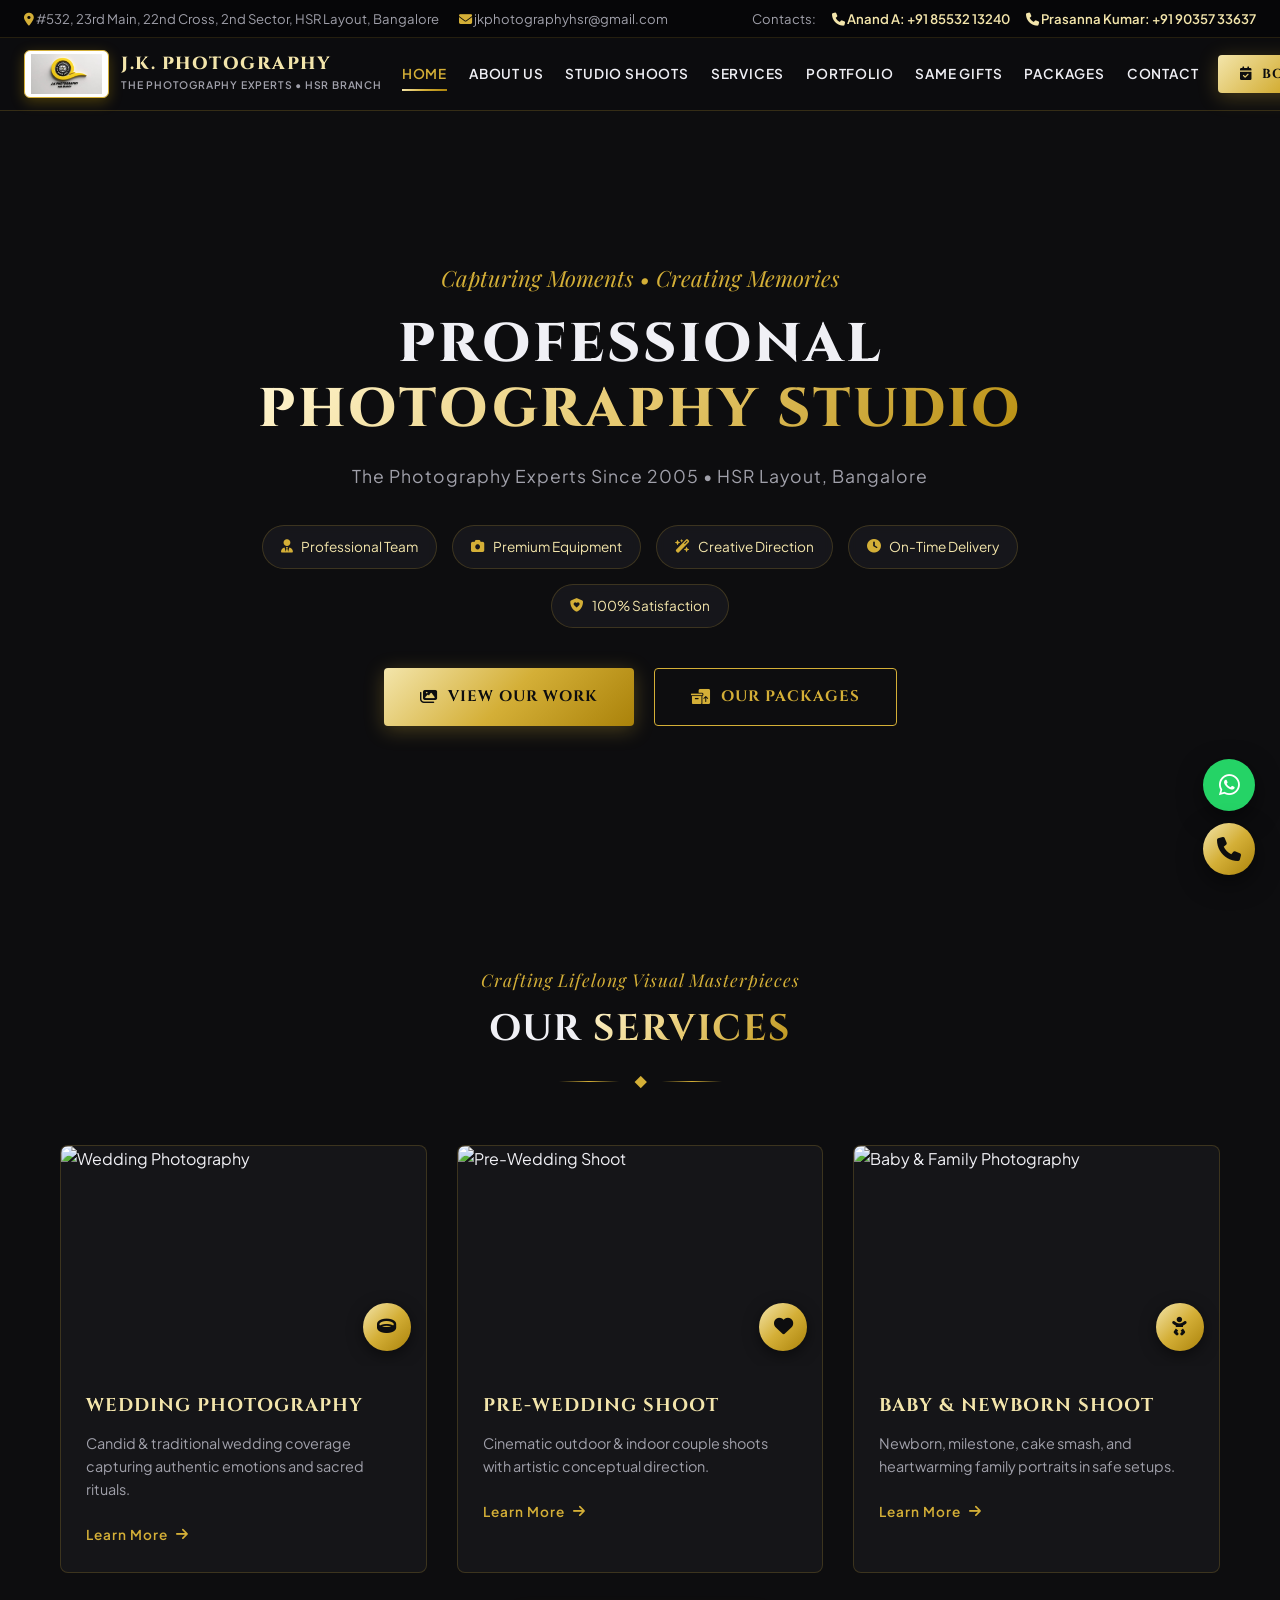
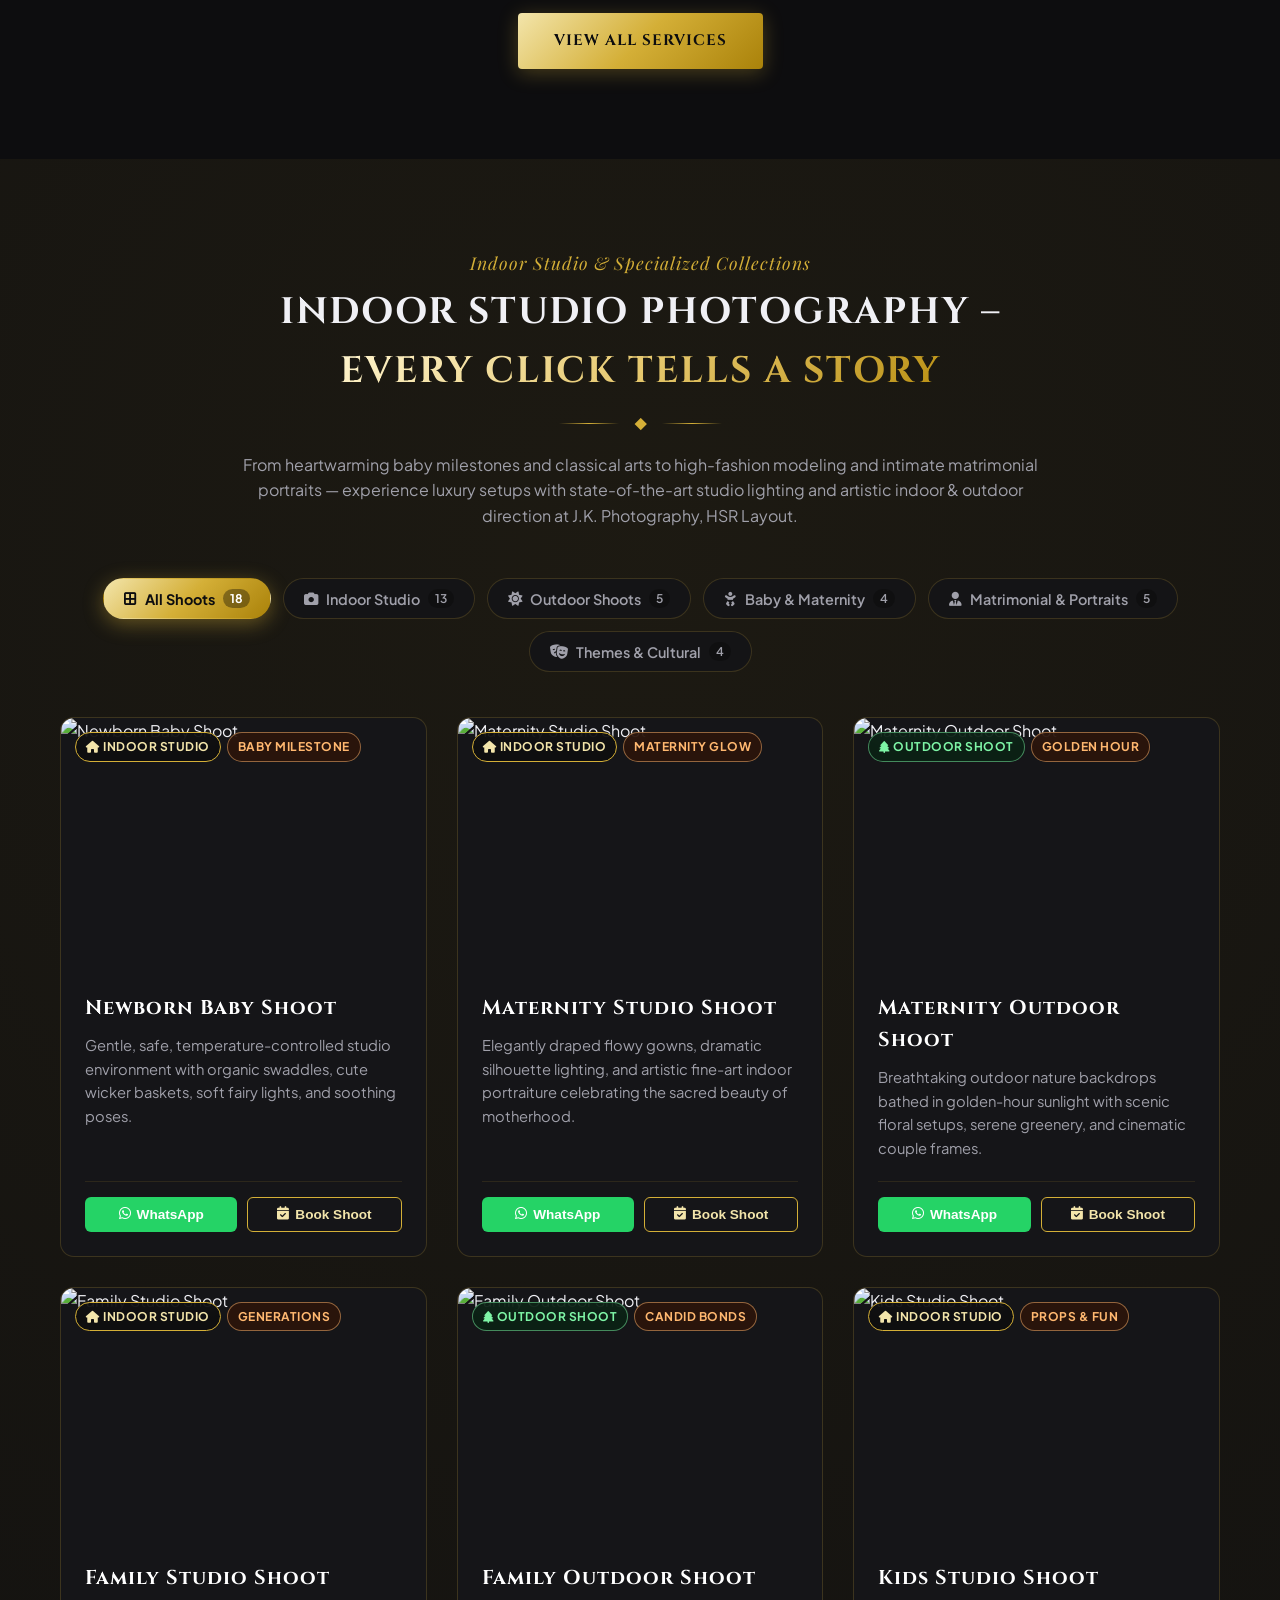
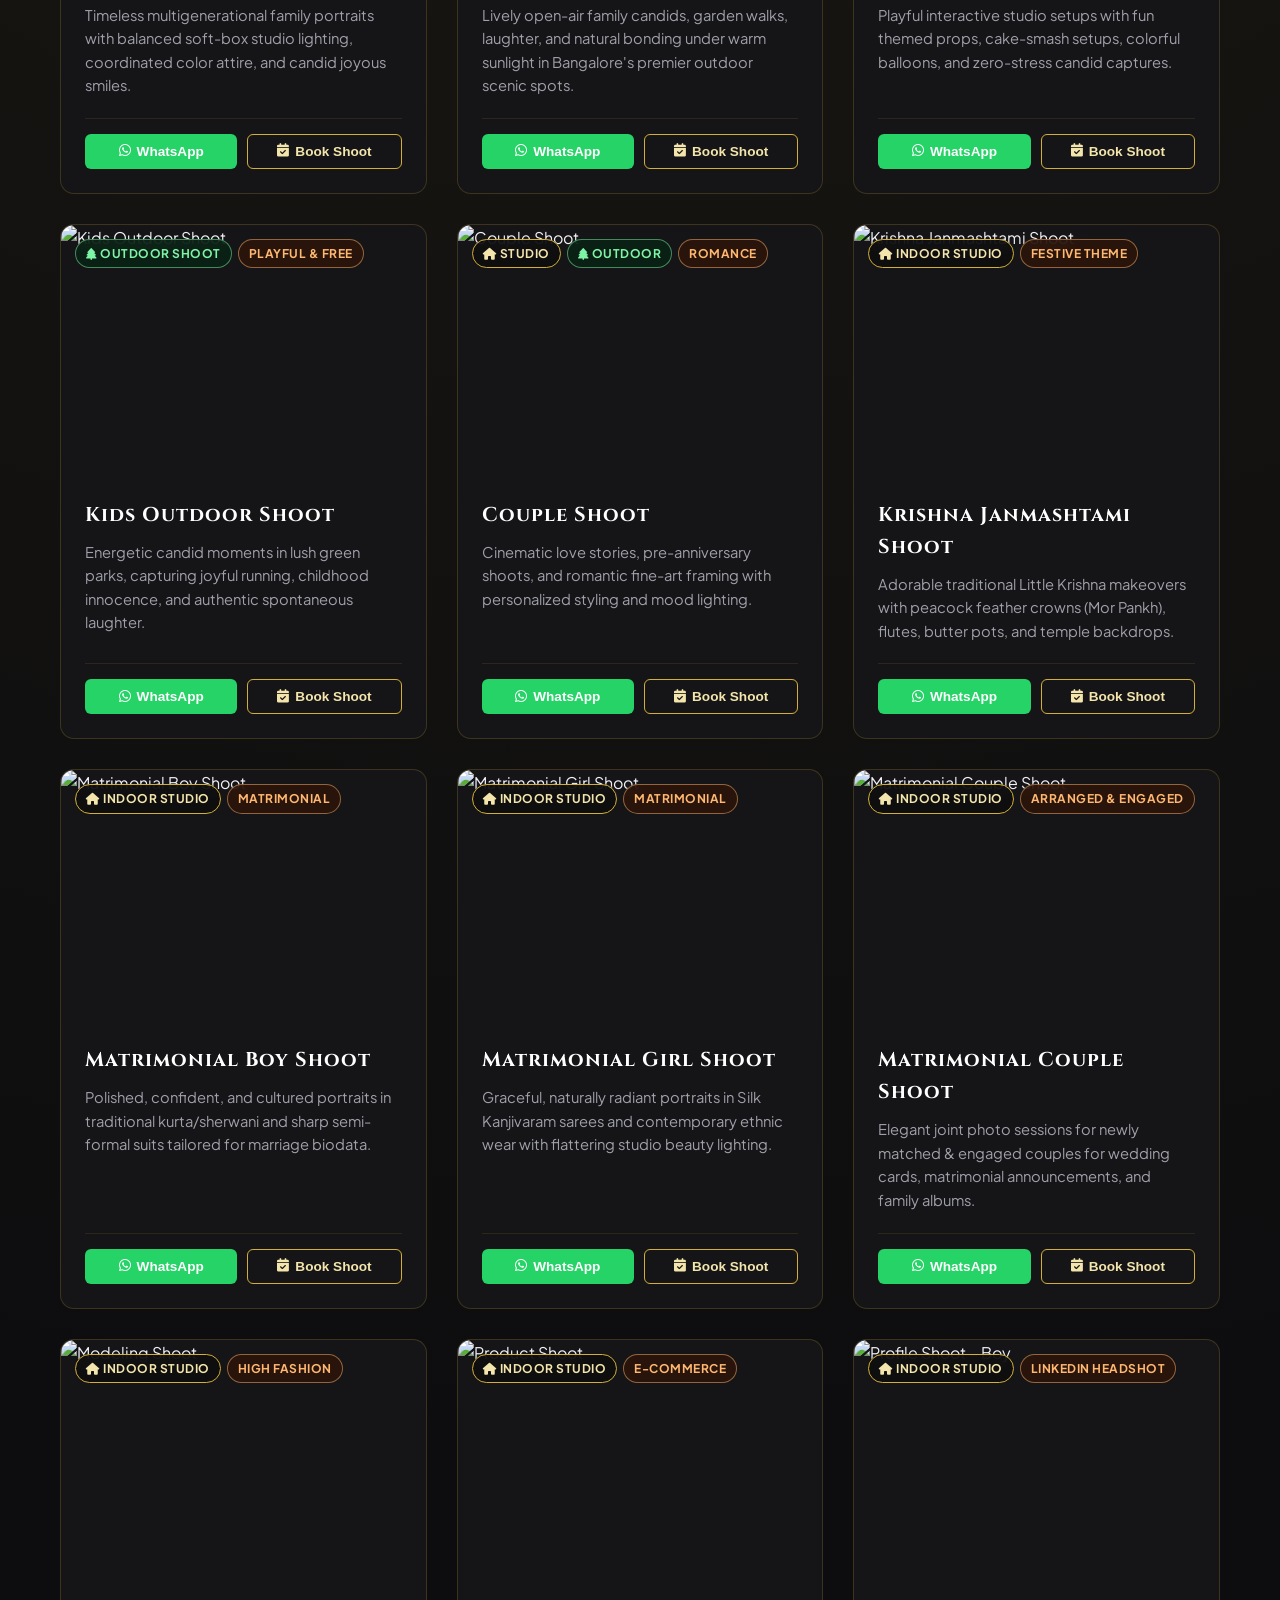
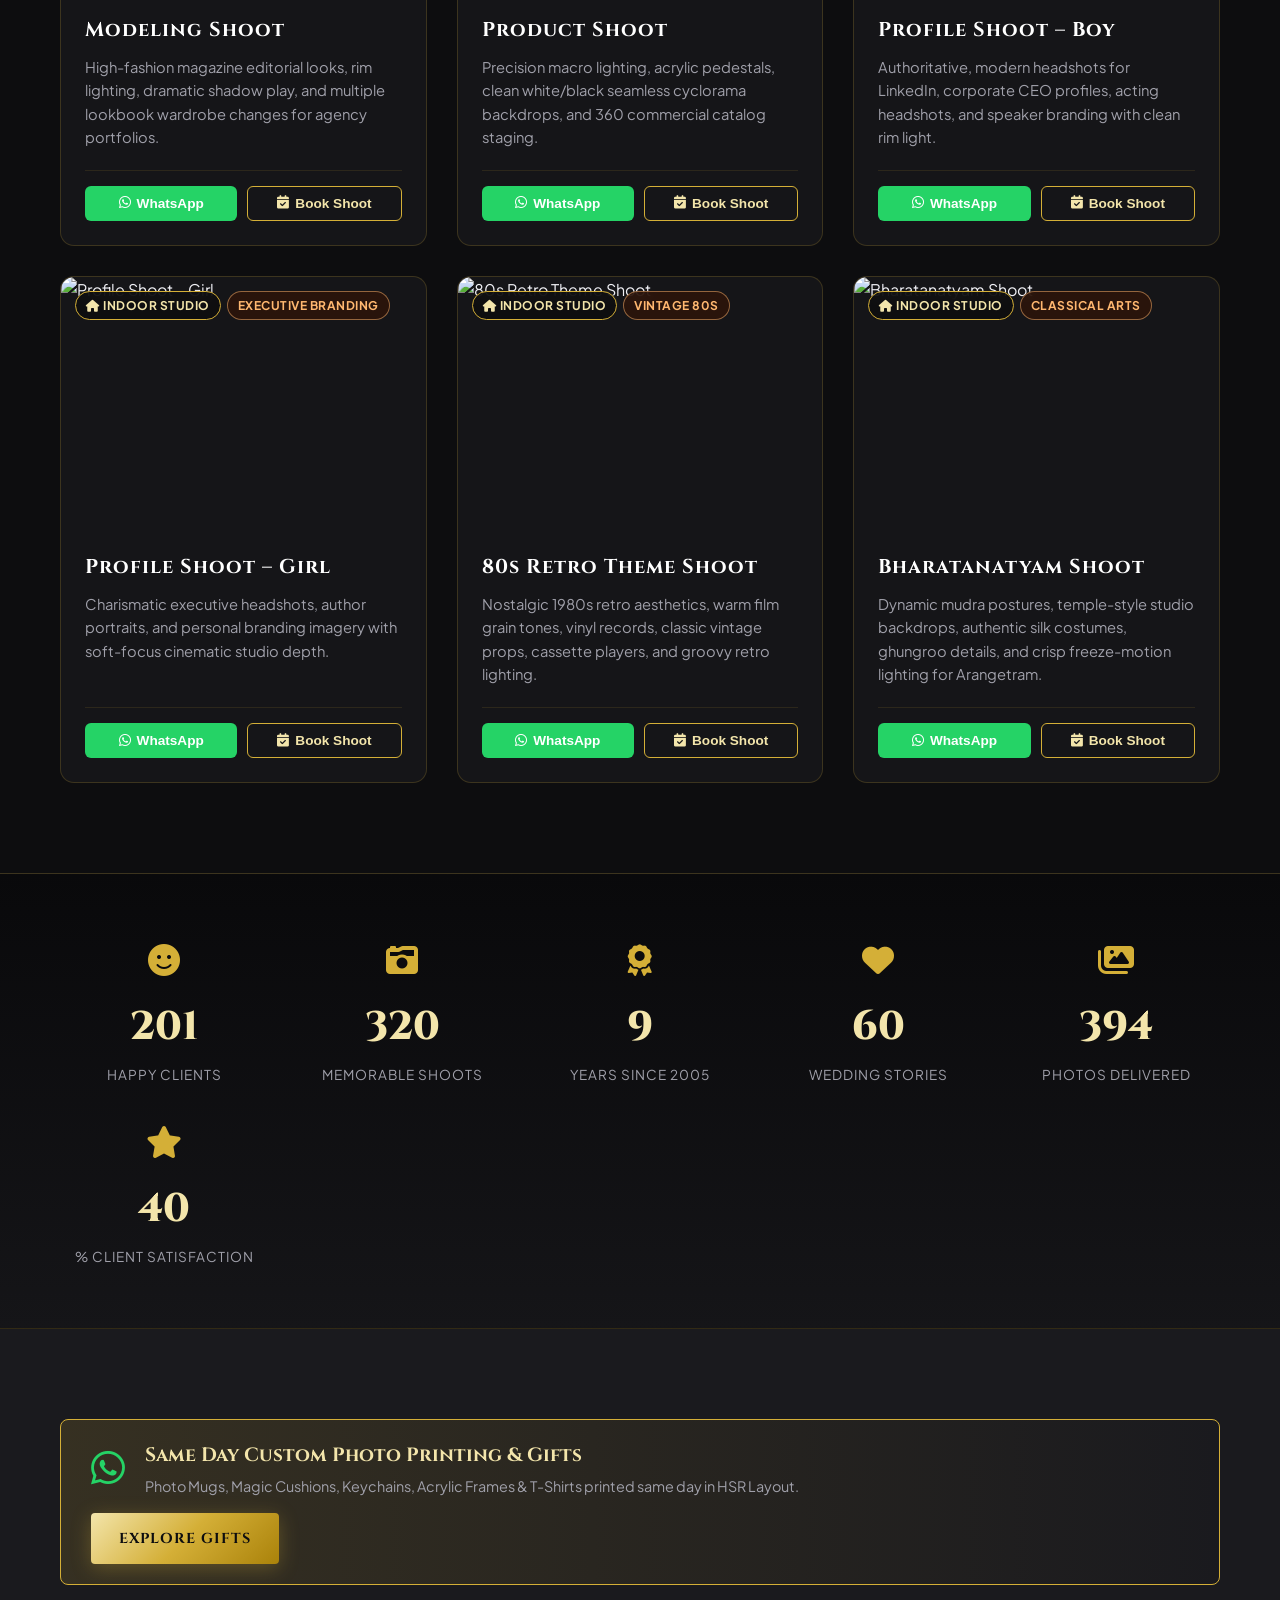
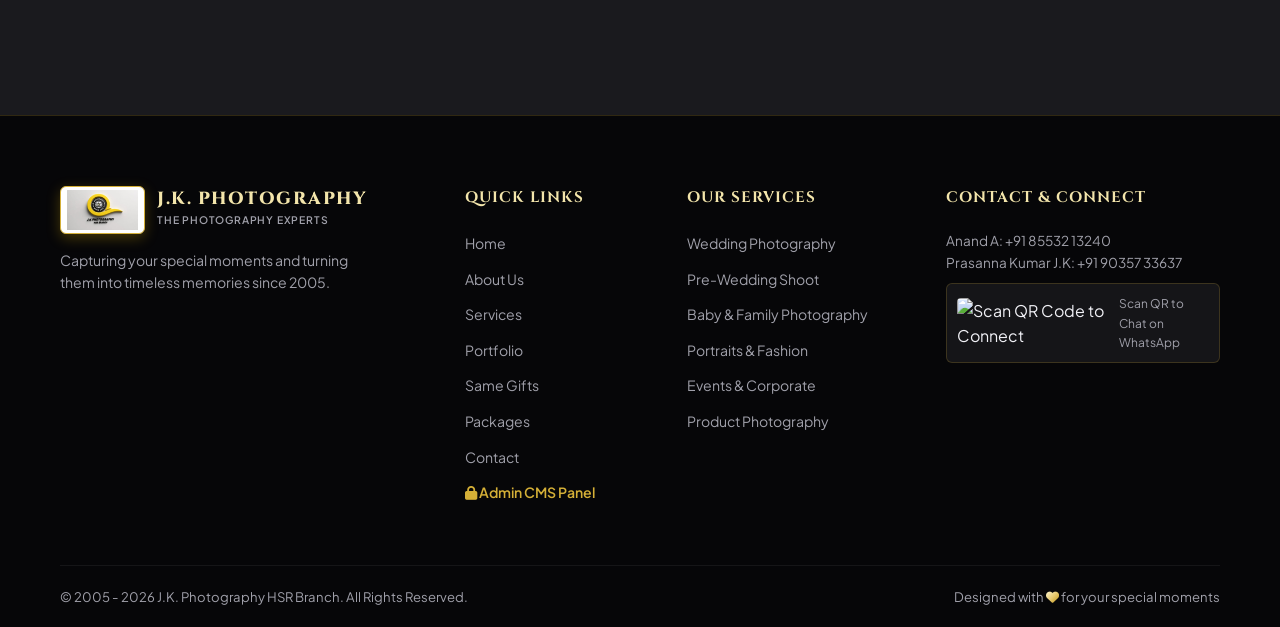
==== index.html @ c56b50dd "Add files via upload" ====
<!DOCTYPE html>
<html lang="en">
<head>
    <meta charset="UTF-8">
    <meta name="viewport" content="width=device-width, initial-scale=1.0">
    <title>J.K. Photography | The Photography Experts - HSR Layout, Bangalore</title>
    <meta name="description" content="J.K. Photography - The Photography Experts since 2005. Professional Wedding, Pre-Wedding, Baby, Portrait, Event & Product Photography in HSR Layout, Bangalore.">
    
    <!-- Google Fonts -->
    <link rel="preconnect" href="https://fonts.googleapis.com">
    <link rel="preconnect" href="https://fonts.gstatic.com" crossorigin>
    <link href="https://fonts.googleapis.com/css2?family=Cinzel:wght@500;600;700;800;900&family=Plus+Jakarta+Sans:wght@300;400;500;600;700&family=Playfair+Display:ital,wght@0,600;0,700;1,400&display=swap" rel="stylesheet">
    
    <!-- FontAwesome Icons -->
    <link rel="stylesheet" href="https://cdnjs.cloudflare.com/ajax/libs/font-awesome/6.4.0/css/all.min.css">
    
    <link rel="stylesheet" href="styles.css">
</head>
<body>

    <!-- Top Announcement & Quick Contact Bar -->
    <div class="top-bar">
        <div class="top-container">
            <div class="top-info">
                <span><i class="fa-solid fa-location-dot"></i> #532, 23rd Main, 22nd Cross, 2nd Sector, HSR Layout, Bangalore</span>
                <a href="mailto:jkphotographyhsr@gmail.com"><i class="fa-solid fa-envelope"></i> jkphotographyhsr@gmail.com</a>
            </div>
            <div class="top-actions">
                <span class="social-label">Contacts:</span>
                <a href="tel:8553213240" class="top-phone"><i class="fa-solid fa-phone"></i> Anand A: +91 85532 13240</a>
                <a href="tel:9035733637" class="top-phone"><i class="fa-solid fa-phone"></i> Prasanna Kumar: +91 90357 33637</a>
            </div>
        </div>
    </div>

    <!-- Main Navigation Bar -->
    <header class="main-header" id="navbar">
        <div class="nav-container">
            <a href="index.html" class="logo-box">
                <img src="images/logo.png" alt="J.K. Photography Official Logo" class="logo-img">
                <div class="logo-text">
                    <span class="brand-title">J.K. PHOTOGRAPHY</span>
                    <span class="brand-sub">THE PHOTOGRAPHY EXPERTS &bull; HSR BRANCH</span>
                </div>
            </a>

            <nav class="nav-links" id="navMenu">
                <a href="index.html" class="active">Home</a>
                <a href="about.html">About Us</a>
                <a href="#studio-shoots">Studio Shoots</a>
                <a href="services.html">Services</a>
                <a href="portfolio.html">Portfolio</a>
                <a href="gifts.html">Same Gifts</a>
                <a href="packages.html">Packages</a>
                <a href="contact.html">Contact</a>
            </nav>

            <div class="header-cta">
                <button class="btn btn-gold" id="openBookingBtn">
                    <i class="fa-solid fa-calendar-check"></i> BOOK NOW
                </button>
                <button class="mobile-toggle" id="mobileMenuBtn" aria-label="Toggle Navigation">
                    <i class="fa-solid fa-bars"></i>
                </button>
            </div>
        </div>
    </header>

    <!-- Hero Section -->
    <section class="hero">
        <div class="hero-overlay"></div>
        <div class="hero-content">
            <span class="tagline">Capturing Moments &bull; Creating Memories</span>
            <h1 class="hero-title">
                PROFESSIONAL <br>
                <span class="gold-gradient-text">PHOTOGRAPHY STUDIO</span>
            </h1>
            <p class="hero-subtitle">The Photography Experts Since 2005 &bull; HSR Layout, Bangalore</p>
            
            <!-- Key Badges -->
            <div class="hero-badges">
                <div class="badge-item"><i class="fa-solid fa-user-tie"></i> Professional Team</div>
                <div class="badge-item"><i class="fa-solid fa-camera"></i> Premium Equipment</div>
                <div class="badge-item"><i class="fa-solid fa-wand-magic-sparkles"></i> Creative Direction</div>
                <div class="badge-item"><i class="fa-solid fa-clock"></i> On-Time Delivery</div>
                <div class="badge-item"><i class="fa-solid fa-shield-heart"></i> 100% Satisfaction</div>
            </div>

            <div class="hero-buttons">
                <a href="portfolio.html" class="btn btn-gold btn-large">
                    <i class="fa-solid fa-images"></i> VIEW OUR WORK
                </a>
                <a href="packages.html" class="btn btn-outline btn-large">
                    <i class="fa-solid fa-boxes-packing"></i> OUR PACKAGES
                </a>
            </div>
        </div>
    </section>

    <!-- Featured Services Preview Section -->
    <section class="section services-section">
        <div class="container">
            <div class="section-header">
                <span class="section-subtitle">Crafting Lifelong Visual Masterpieces</span>
                <h2 class="section-title">OUR <span class="gold-gradient-text">SERVICES</span></h2>
                <div class="gold-divider"><span>&#9670;</span></div>
            </div>

            <div class="services-grid">
                <div class="service-card">
                    <div class="service-img">
                        <img src="https://images.unsplash.com/photo-1583939003579-730e3918a45a?auto=format&fit=crop&w=600&q=80" alt="Wedding Photography">
                        <div class="service-icon"><i class="fa-solid fa-ring"></i></div>
                    </div>
                    <div class="service-body">
                        <h3>WEDDING PHOTOGRAPHY</h3>
                        <p>Candid & traditional wedding coverage capturing authentic emotions and sacred rituals.</p>
                        <a href="services.html" class="service-link">Learn More <i class="fa-solid fa-arrow-right"></i></a>
                    </div>
                </div>

                <div class="service-card">
                    <div class="service-img">
                        <img src="https://images.unsplash.com/photo-1519741497674-611481863552?auto=format&fit=crop&w=600&q=80" alt="Pre-Wedding Shoot">
                        <div class="service-icon"><i class="fa-solid fa-heart"></i></div>
                    </div>
                    <div class="service-body">
                        <h3>PRE-WEDDING SHOOT</h3>
                        <p>Cinematic outdoor & indoor couple shoots with artistic conceptual direction.</p>
                        <a href="services.html" class="service-link">Learn More <i class="fa-solid fa-arrow-right"></i></a>
                    </div>
                </div>

                <div class="service-card">
                    <div class="service-img">
                        <img src="https://images.unsplash.com/photo-1555252333-9f8e92e65df9?auto=format&fit=crop&w=600&q=80" alt="Baby & Family Photography">
                        <div class="service-icon"><i class="fa-solid fa-baby"></i></div>
                    </div>
                    <div class="service-body">
                        <h3>BABY & NEWBORN SHOOT</h3>
                        <p>Newborn, milestone, cake smash, and heartwarming family portraits in safe setups.</p>
                        <a href="services.html" class="service-link">Learn More <i class="fa-solid fa-arrow-right"></i></a>
                    </div>
                </div>
            </div>

            <div class="text-center margin-top-40">
                <a href="services.html" class="btn btn-gold btn-large">VIEW ALL SERVICES</a>
            </div>
        </div>
    </section>

    <!-- ==========================================================================
         INDOOR STUDIO PHOTOGRAPHY & SPECIALIZED SHOOTS SHOWCASE SECTION
         ========================================================================== -->
    <section class="section shoots-section" id="studio-shoots">
        <div class="container">
            <div class="section-header text-center">
                <span class="section-subtitle">Indoor Studio &amp; Specialized Collections</span>
                <h2 class="section-title">
                    INDOOR STUDIO PHOTOGRAPHY &ndash; <br class="mobile-break">
                    <span class="gold-gradient-text">EVERY CLICK TELLS A STORY</span>
                </h2>
                <div class="gold-divider"><span>&#9670;</span></div>
                <p class="section-desc" style="max-width: 800px; margin: 15px auto 0; color: var(--text-muted);">
                    From heartwarming baby milestones and classical arts to high-fashion modeling and intimate matrimonial portraits &mdash; experience luxury setups with state-of-the-art studio lighting and artistic indoor &amp; outdoor direction at J.K. Photography, HSR Layout.
                </p>
            </div>

            <!-- Shoot Filter Tabs (Indoor vs Outdoor vs Themes) -->
            <div class="shoots-filter-wrap">
                <button class="shoot-filter-btn active" data-shoot-filter="all">
                    <i class="fa-solid fa-border-all"></i> All Shoots <span class="count-badge">18</span>
                </button>
                <button class="shoot-filter-btn" data-shoot-filter="indoor">
                    <i class="fa-solid fa-camera"></i> Indoor Studio <span class="count-badge">13</span>
                </button>
                <button class="shoot-filter-btn" data-shoot-filter="outdoor">
                    <i class="fa-solid fa-sun"></i> Outdoor Shoots <span class="count-badge">5</span>
                </button>
                <button class="shoot-filter-btn" data-shoot-filter="maternity-baby">
                    <i class="fa-solid fa-baby"></i> Baby &amp; Maternity <span class="count-badge">4</span>
                </button>
                <button class="shoot-filter-btn" data-shoot-filter="matrimonial-profile">
                    <i class="fa-solid fa-user-tie"></i> Matrimonial &amp; Portraits <span class="count-badge">5</span>
                </button>
                <button class="shoot-filter-btn" data-shoot-filter="themes-cultural">
                    <i class="fa-solid fa-masks-theater"></i> Themes &amp; Cultural <span class="count-badge">4</span>
                </button>
            </div>

            <!-- 18 Individual Shoot Category Cards -->
            <div class="shoots-grid" id="shootsGrid">
                
                <!-- 1. Newborn Baby Shoot -->
                <div class="shoot-card indoor maternity-baby">
                    <div class="shoot-img-wrap">
                        <img src="https://images.unsplash.com/photo-1555252333-9f8e92e65df9?auto=format&fit=crop&w=700&q=80" alt="Newborn Baby Shoot" loading="lazy">
                        <div class="shoot-badge-group">
                            <span class="shoot-badge badge-indoor"><i class="fa-solid fa-house"></i> Indoor Studio</span>
                            <span class="shoot-badge badge-theme">Baby Milestone</span>
                        </div>
                    </div>
                    <div class="shoot-body">
                        <h3 class="shoot-title">Newborn Baby Shoot</h3>
                        <p class="shoot-desc">Gentle, safe, temperature-controlled studio environment with organic swaddles, cute wicker baskets, soft fairy lights, and soothing poses.</p>
                        <div class="shoot-actions">
                            <button class="btn-whatsapp-sm" onclick="enquireShootWhatsApp('Newborn Baby Shoot')">
                                <i class="fa-brands fa-whatsapp"></i> WhatsApp
                            </button>
                            <button class="btn-book-sm" onclick="openShootBooking('Newborn Baby Shoot')">
                                <i class="fa-solid fa-calendar-check"></i> Book Shoot
                            </button>
                        </div>
                    </div>
                </div>

                <!-- 2. Maternity Studio Shoot -->
                <div class="shoot-card indoor maternity-baby">
                    <div class="shoot-img-wrap">
                        <img src="https://images.unsplash.com/photo-1594824813686-224a0d9e7d95?auto=format&fit=crop&w=700&q=80" alt="Maternity Studio Shoot" loading="lazy">
                        <div class="shoot-badge-group">
                            <span class="shoot-badge badge-indoor"><i class="fa-solid fa-house"></i> Indoor Studio</span>
                            <span class="shoot-badge badge-theme">Maternity Glow</span>
                        </div>
                    </div>
                    <div class="shoot-body">
                        <h3 class="shoot-title">Maternity Studio Shoot</h3>
                        <p class="shoot-desc">Elegantly draped flowy gowns, dramatic silhouette lighting, and artistic fine-art indoor portraiture celebrating the sacred beauty of motherhood.</p>
                        <div class="shoot-actions">
                            <button class="btn-whatsapp-sm" onclick="enquireShootWhatsApp('Maternity Studio Shoot')">
                                <i class="fa-brands fa-whatsapp"></i> WhatsApp
                            </button>
                            <button class="btn-book-sm" onclick="openShootBooking('Maternity Studio Shoot')">
                                <i class="fa-solid fa-calendar-check"></i> Book Shoot
                            </button>
                        </div>
                    </div>
                </div>

                <!-- 3. Maternity Outdoor Shoot -->
                <div class="shoot-card outdoor maternity-baby">
                    <div class="shoot-img-wrap">
                        <img src="https://images.unsplash.com/photo-1516589178581-6cd7833ae3b2?auto=format&fit=crop&w=700&q=80" alt="Maternity Outdoor Shoot" loading="lazy">
                        <div class="shoot-badge-group">
                            <span class="shoot-badge badge-outdoor"><i class="fa-solid fa-tree"></i> Outdoor Shoot</span>
                            <span class="shoot-badge badge-theme">Golden Hour</span>
                        </div>
                    </div>
                    <div class="shoot-body">
                        <h3 class="shoot-title">Maternity Outdoor Shoot</h3>
                        <p class="shoot-desc">Breathtaking outdoor nature backdrops bathed in golden-hour sunlight with scenic floral setups, serene greenery, and cinematic couple frames.</p>
                        <div class="shoot-actions">
                            <button class="btn-whatsapp-sm" onclick="enquireShootWhatsApp('Maternity Outdoor Shoot')">
                                <i class="fa-brands fa-whatsapp"></i> WhatsApp
                            </button>
                            <button class="btn-book-sm" onclick="openShootBooking('Maternity Outdoor Shoot')">
                                <i class="fa-solid fa-calendar-check"></i> Book Shoot
                            </button>
                        </div>
                    </div>
                </div>

                <!-- 4. Family Studio Shoot -->
                <div class="shoot-card indoor">
                    <div class="shoot-img-wrap">
                        <img src="https://images.unsplash.com/photo-1581952976147-5a2d15560349?auto=format&fit=crop&w=700&q=80" alt="Family Studio Shoot" loading="lazy">
                        <div class="shoot-badge-group">
                            <span class="shoot-badge badge-indoor"><i class="fa-solid fa-house"></i> Indoor Studio</span>
                            <span class="shoot-badge badge-theme">Generations</span>
                        </div>
                    </div>
                    <div class="shoot-body">
                        <h3 class="shoot-title">Family Studio Shoot</h3>
                        <p class="shoot-desc">Timeless multigenerational family portraits with balanced soft-box studio lighting, coordinated color attire, and candid joyous smiles.</p>
                        <div class="shoot-actions">
                            <button class="btn-whatsapp-sm" onclick="enquireShootWhatsApp('Family Studio Shoot')">
                                <i class="fa-brands fa-whatsapp"></i> WhatsApp
                            </button>
                            <button class="btn-book-sm" onclick="openShootBooking('Family Studio Shoot')">
                                <i class="fa-solid fa-calendar-check"></i> Book Shoot
                            </button>
                        </div>
                    </div>
                </div>

                <!-- 5. Family Outdoor Shoot -->
                <div class="shoot-card outdoor">
                    <div class="shoot-img-wrap">
                        <img src="https://images.unsplash.com/photo-1511895426328-dc8714191300?auto=format&fit=crop&w=700&q=80" alt="Family Outdoor Shoot" loading="lazy">
                        <div class="shoot-badge-group">
                            <span class="shoot-badge badge-outdoor"><i class="fa-solid fa-tree"></i> Outdoor Shoot</span>
                            <span class="shoot-badge badge-theme">Candid Bonds</span>
                        </div>
                    </div>
                    <div class="shoot-body">
                        <h3 class="shoot-title">Family Outdoor Shoot</h3>
                        <p class="shoot-desc">Lively open-air family candids, garden walks, laughter, and natural bonding under warm sunlight in Bangalore's premier outdoor scenic spots.</p>
                        <div class="shoot-actions">
                            <button class="btn-whatsapp-sm" onclick="enquireShootWhatsApp('Family Outdoor Shoot')">
                                <i class="fa-brands fa-whatsapp"></i> WhatsApp
                            </button>
                            <button class="btn-book-sm" onclick="openShootBooking('Family Outdoor Shoot')">
                                <i class="fa-solid fa-calendar-check"></i> Book Shoot
                            </button>
                        </div>
                    </div>
                </div>

                <!-- 6. Kids Studio Shoot -->
                <div class="shoot-card indoor">
                    <div class="shoot-img-wrap">
                        <img src="https://images.unsplash.com/photo-1502086223501-7ea6ecd79368?auto=format&fit=crop&w=700&q=80" alt="Kids Studio Shoot" loading="lazy">
                        <div class="shoot-badge-group">
                            <span class="shoot-badge badge-indoor"><i class="fa-solid fa-house"></i> Indoor Studio</span>
                            <span class="shoot-badge badge-theme">Props &amp; Fun</span>
                        </div>
                    </div>
                    <div class="shoot-body">
                        <h3 class="shoot-title">Kids Studio Shoot</h3>
                        <p class="shoot-desc">Playful interactive studio setups with fun themed props, cake-smash setups, colorful balloons, and zero-stress candid captures.</p>
                        <div class="shoot-actions">
                            <button class="btn-whatsapp-sm" onclick="enquireShootWhatsApp('Kids Studio Shoot')">
                                <i class="fa-brands fa-whatsapp"></i> WhatsApp
                            </button>
                            <button class="btn-book-sm" onclick="openShootBooking('Kids Studio Shoot')">
                                <i class="fa-solid fa-calendar-check"></i> Book Shoot
                            </button>
                        </div>
                    </div>
                </div>

                <!-- 7. Kids Outdoor Shoot -->
                <div class="shoot-card outdoor">
                    <div class="shoot-img-wrap">
                        <img src="https://images.unsplash.com/photo-1485546246426-74dc88dec4d9?auto=format&fit=crop&w=700&q=80" alt="Kids Outdoor Shoot" loading="lazy">
                        <div class="shoot-badge-group">
                            <span class="shoot-badge badge-outdoor"><i class="fa-solid fa-tree"></i> Outdoor Shoot</span>
                            <span class="shoot-badge badge-theme">Playful &amp; Free</span>
                        </div>
                    </div>
                    <div class="shoot-body">
                        <h3 class="shoot-title">Kids Outdoor Shoot</h3>
                        <p class="shoot-desc">Energetic candid moments in lush green parks, capturing joyful running, childhood innocence, and authentic spontaneous laughter.</p>
                        <div class="shoot-actions">
                            <button class="btn-whatsapp-sm" onclick="enquireShootWhatsApp('Kids Outdoor Shoot')">
                                <i class="fa-brands fa-whatsapp"></i> WhatsApp
                            </button>
                            <button class="btn-book-sm" onclick="openShootBooking('Kids Outdoor Shoot')">
                                <i class="fa-solid fa-calendar-check"></i> Book Shoot
                            </button>
                        </div>
                    </div>
                </div>

                <!-- 8. Couple Shoot -->
                <div class="shoot-card indoor outdoor">
                    <div class="shoot-img-wrap">
                        <img src="https://images.unsplash.com/photo-1519741497674-611481863552?auto=format&fit=crop&w=700&q=80" alt="Couple Shoot" loading="lazy">
                        <div class="shoot-badge-group">
                            <span class="shoot-badge badge-indoor"><i class="fa-solid fa-house"></i> Studio</span>
                            <span class="shoot-badge badge-outdoor"><i class="fa-solid fa-tree"></i> Outdoor</span>
                            <span class="shoot-badge badge-theme">Romance</span>
                        </div>
                    </div>
                    <div class="shoot-body">
                        <h3 class="shoot-title">Couple Shoot</h3>
                        <p class="shoot-desc">Cinematic love stories, pre-anniversary shoots, and romantic fine-art framing with personalized styling and mood lighting.</p>
                        <div class="shoot-actions">
                            <button class="btn-whatsapp-sm" onclick="enquireShootWhatsApp('Couple Shoot')">
                                <i class="fa-brands fa-whatsapp"></i> WhatsApp
                            </button>
                            <button class="btn-book-sm" onclick="openShootBooking('Couple Shoot')">
                                <i class="fa-solid fa-calendar-check"></i> Book Shoot
                            </button>
                        </div>
                    </div>
                </div>

                <!-- 9. Krishna Janmashtami Shoot -->
                <div class="shoot-card indoor themes-cultural">
                    <div class="shoot-img-wrap">
                        <img src="https://images.unsplash.com/photo-1600880292203-757bb62b4baf?auto=format&fit=crop&w=700&q=80" alt="Krishna Janmashtami Shoot" loading="lazy">
                        <div class="shoot-badge-group">
                            <span class="shoot-badge badge-indoor"><i class="fa-solid fa-house"></i> Indoor Studio</span>
                            <span class="shoot-badge badge-theme">Festive Theme</span>
                        </div>
                    </div>
                    <div class="shoot-body">
                        <h3 class="shoot-title">Krishna Janmashtami Shoot</h3>
                        <p class="shoot-desc">Adorable traditional Little Krishna makeovers with peacock feather crowns (Mor Pankh), flutes, butter pots, and temple backdrops.</p>
                        <div class="shoot-actions">
                            <button class="btn-whatsapp-sm" onclick="enquireShootWhatsApp('Krishna Janmashtami Shoot')">
                                <i class="fa-brands fa-whatsapp"></i> WhatsApp
                            </button>
                            <button class="btn-book-sm" onclick="openShootBooking('Krishna Janmashtami Shoot')">
                                <i class="fa-solid fa-calendar-check"></i> Book Shoot
                            </button>
                        </div>
                    </div>
                </div>

                <!-- 10. Matrimonial Boy Shoot -->
                <div class="shoot-card indoor matrimonial-profile">
                    <div class="shoot-img-wrap">
                        <img src="https://images.unsplash.com/photo-1506794778202-cad84cf45f1d?auto=format&fit=crop&w=700&q=80" alt="Matrimonial Boy Shoot" loading="lazy">
                        <div class="shoot-badge-group">
                            <span class="shoot-badge badge-indoor"><i class="fa-solid fa-house"></i> Indoor Studio</span>
                            <span class="shoot-badge badge-theme">Matrimonial</span>
                        </div>
                    </div>
                    <div class="shoot-body">
                        <h3 class="shoot-title">Matrimonial Boy Shoot</h3>
                        <p class="shoot-desc">Polished, confident, and cultured portraits in traditional kurta/sherwani and sharp semi-formal suits tailored for marriage biodata.</p>
                        <div class="shoot-actions">
                            <button class="btn-whatsapp-sm" onclick="enquireShootWhatsApp('Matrimonial Boy Shoot')">
                                <i class="fa-brands fa-whatsapp"></i> WhatsApp
                            </button>
                            <button class="btn-book-sm" onclick="openShootBooking('Matrimonial Boy Shoot')">
                                <i class="fa-solid fa-calendar-check"></i> Book Shoot
                            </button>
                        </div>
                    </div>
                </div>

                <!-- 11. Matrimonial Girl Shoot -->
                <div class="shoot-card indoor matrimonial-profile">
                    <div class="shoot-img-wrap">
                        <img src="https://images.unsplash.com/photo-1610030469983-98e550d6193c?auto=format&fit=crop&w=700&q=80" alt="Matrimonial Girl Shoot" loading="lazy">
                        <div class="shoot-badge-group">
                            <span class="shoot-badge badge-indoor"><i class="fa-solid fa-house"></i> Indoor Studio</span>
                            <span class="shoot-badge badge-theme">Matrimonial</span>
                        </div>
                    </div>
                    <div class="shoot-body">
                        <h3 class="shoot-title">Matrimonial Girl Shoot</h3>
                        <p class="shoot-desc">Graceful, naturally radiant portraits in Silk Kanjivaram sarees and contemporary ethnic wear with flattering studio beauty lighting.</p>
                        <div class="shoot-actions">
                            <button class="btn-whatsapp-sm" onclick="enquireShootWhatsApp('Matrimonial Girl Shoot')">
                                <i class="fa-brands fa-whatsapp"></i> WhatsApp
                            </button>
                            <button class="btn-book-sm" onclick="openShootBooking('Matrimonial Girl Shoot')">
                                <i class="fa-solid fa-calendar-check"></i> Book Shoot
                            </button>
                        </div>
                    </div>
                </div>

                <!-- 12. Matrimonial Couple Shoot -->
                <div class="shoot-card indoor matrimonial-profile">
                    <div class="shoot-img-wrap">
                        <img src="https://images.unsplash.com/photo-1583939003579-730e3918a45a?auto=format&fit=crop&w=700&q=80" alt="Matrimonial Couple Shoot" loading="lazy">
                        <div class="shoot-badge-group">
                            <span class="shoot-badge badge-indoor"><i class="fa-solid fa-house"></i> Indoor Studio</span>
                            <span class="shoot-badge badge-theme">Arranged &amp; Engaged</span>
                        </div>
                    </div>
                    <div class="shoot-body">
                        <h3 class="shoot-title">Matrimonial Couple Shoot</h3>
                        <p class="shoot-desc">Elegant joint photo sessions for newly matched &amp; engaged couples for wedding cards, matrimonial announcements, and family albums.</p>
                        <div class="shoot-actions">
                            <button class="btn-whatsapp-sm" onclick="enquireShootWhatsApp('Matrimonial Couple Shoot')">
                                <i class="fa-brands fa-whatsapp"></i> WhatsApp
                            </button>
                            <button class="btn-book-sm" onclick="openShootBooking('Matrimonial Couple Shoot')">
                                <i class="fa-solid fa-calendar-check"></i> Book Shoot
                            </button>
                        </div>
                    </div>
                </div>

                <!-- 13. Modeling Shoot -->
                <div class="shoot-card indoor">
                    <div class="shoot-img-wrap">
                        <img src="https://images.unsplash.com/photo-1534528741775-53994a69daeb?auto=format&fit=crop&w=700&q=80" alt="Modeling Shoot" loading="lazy">
                        <div class="shoot-badge-group">
                            <span class="shoot-badge badge-indoor"><i class="fa-solid fa-house"></i> Indoor Studio</span>
                            <span class="shoot-badge badge-theme">High Fashion</span>
                        </div>
                    </div>
                    <div class="shoot-body">
                        <h3 class="shoot-title">Modeling Shoot</h3>
                        <p class="shoot-desc">High-fashion magazine editorial looks, rim lighting, dramatic shadow play, and multiple lookbook wardrobe changes for agency portfolios.</p>
                        <div class="shoot-actions">
                            <button class="btn-whatsapp-sm" onclick="enquireShootWhatsApp('Modeling Shoot')">
                                <i class="fa-brands fa-whatsapp"></i> WhatsApp
                            </button>
                            <button class="btn-book-sm" onclick="openShootBooking('Modeling Shoot')">
                                <i class="fa-solid fa-calendar-check"></i> Book Shoot
                            </button>
                        </div>
                    </div>
                </div>

                <!-- 14. Product Shoot -->
                <div class="shoot-card indoor">
                    <div class="shoot-img-wrap">
                        <img src="https://images.unsplash.com/photo-1523275335684-37898b6baf30?auto=format&fit=crop&w=700&q=80" alt="Product Shoot" loading="lazy">
                        <div class="shoot-badge-group">
                            <span class="shoot-badge badge-indoor"><i class="fa-solid fa-house"></i> Indoor Studio</span>
                            <span class="shoot-badge badge-theme">E-Commerce</span>
                        </div>
                    </div>
                    <div class="shoot-body">
                        <h3 class="shoot-title">Product Shoot</h3>
                        <p class="shoot-desc">Precision macro lighting, acrylic pedestals, clean white/black seamless cyclorama backdrops, and 360 commercial catalog staging.</p>
                        <div class="shoot-actions">
                            <button class="btn-whatsapp-sm" onclick="enquireShootWhatsApp('Product Shoot')">
                                <i class="fa-brands fa-whatsapp"></i> WhatsApp
                            </button>
                            <button class="btn-book-sm" onclick="openShootBooking('Product Shoot')">
                                <i class="fa-solid fa-calendar-check"></i> Book Shoot
                            </button>
                        </div>
                    </div>
                </div>

                <!-- 15. Profile Shoot – Boy -->
                <div class="shoot-card indoor matrimonial-profile">
                    <div class="shoot-img-wrap">
                        <img src="https://images.unsplash.com/photo-1507003211169-0a1dd7228f2d?auto=format&fit=crop&w=700&q=80" alt="Profile Shoot – Boy" loading="lazy">
                        <div class="shoot-badge-group">
                            <span class="shoot-badge badge-indoor"><i class="fa-solid fa-house"></i> Indoor Studio</span>
                            <span class="shoot-badge badge-theme">LinkedIn Headshot</span>
                        </div>
                    </div>
                    <div class="shoot-body">
                        <h3 class="shoot-title">Profile Shoot &ndash; Boy</h3>
                        <p class="shoot-desc">Authoritative, modern headshots for LinkedIn, corporate CEO profiles, acting headshots, and speaker branding with clean rim light.</p>
                        <div class="shoot-actions">
                            <button class="btn-whatsapp-sm" onclick="enquireShootWhatsApp('Profile Shoot - Boy')">
                                <i class="fa-brands fa-whatsapp"></i> WhatsApp
                            </button>
                            <button class="btn-book-sm" onclick="openShootBooking('Profile Shoot - Boy')">
                                <i class="fa-solid fa-calendar-check"></i> Book Shoot
                            </button>
                        </div>
                    </div>
                </div>

                <!-- 16. Profile Shoot – Girl -->
                <div class="shoot-card indoor matrimonial-profile">
                    <div class="shoot-img-wrap">
                        <img src="https://images.unsplash.com/photo-1573496359142-b8d87734a5a2?auto=format&fit=crop&w=700&q=80" alt="Profile Shoot – Girl" loading="lazy">
                        <div class="shoot-badge-group">
                            <span class="shoot-badge badge-indoor"><i class="fa-solid fa-house"></i> Indoor Studio</span>
                            <span class="shoot-badge badge-theme">Executive Branding</span>
                        </div>
                    </div>
                    <div class="shoot-body">
                        <h3 class="shoot-title">Profile Shoot &ndash; Girl</h3>
                        <p class="shoot-desc">Charismatic executive headshots, author portraits, and personal branding imagery with soft-focus cinematic studio depth.</p>
                        <div class="shoot-actions">
                            <button class="btn-whatsapp-sm" onclick="enquireShootWhatsApp('Profile Shoot - Girl')">
                                <i class="fa-brands fa-whatsapp"></i> WhatsApp
                            </button>
                            <button class="btn-book-sm" onclick="openShootBooking('Profile Shoot - Girl')">
                                <i class="fa-solid fa-calendar-check"></i> Book Shoot
                            </button>
                        </div>
                    </div>
                </div>

                <!-- 17. 80s Retro Theme Shoot -->
                <div class="shoot-card indoor themes-cultural">
                    <div class="shoot-img-wrap">
                        <img src="https://images.unsplash.com/photo-1508700115892-45ecd05ae2ad?auto=format&fit=crop&w=700&q=80" alt="80s Retro Theme Shoot" loading="lazy">
                        <div class="shoot-badge-group">
                            <span class="shoot-badge badge-indoor"><i class="fa-solid fa-house"></i> Indoor Studio</span>
                            <span class="shoot-badge badge-theme">Vintage 80s</span>
                        </div>
                    </div>
                    <div class="shoot-body">
                        <h3 class="shoot-title">80s Retro Theme Shoot</h3>
                        <p class="shoot-desc">Nostalgic 1980s retro aesthetics, warm film grain tones, vinyl records, classic vintage props, cassette players, and groovy retro lighting.</p>
                        <div class="shoot-actions">
                            <button class="btn-whatsapp-sm" onclick="enquireShootWhatsApp('80s Retro Theme Shoot')">
                                <i class="fa-brands fa-whatsapp"></i> WhatsApp
                            </button>
                            <button class="btn-book-sm" onclick="openShootBooking('80s Retro Theme Shoot')">
                                <i class="fa-solid fa-calendar-check"></i> Book Shoot
                            </button>
                        </div>
                    </div>
                </div>

                <!-- 18. Bharatanatyam Shoot -->
                <div class="shoot-card indoor themes-cultural">
                    <div class="shoot-img-wrap">
                        <img src="https://images.unsplash.com/photo-1607604276583-eef5d076aa5f?auto=format&fit=crop&w=700&q=80" alt="Bharatanatyam Shoot" loading="lazy">
                        <div class="shoot-badge-group">
                            <span class="shoot-badge badge-indoor"><i class="fa-solid fa-house"></i> Indoor Studio</span>
                            <span class="shoot-badge badge-theme">Classical Arts</span>
                        </div>
                    </div>
                    <div class="shoot-body">
                        <h3 class="shoot-title">Bharatanatyam Shoot</h3>
                        <p class="shoot-desc">Dynamic mudra postures, temple-style studio backdrops, authentic silk costumes, ghungroo details, and crisp freeze-motion lighting for Arangetram.</p>
                        <div class="shoot-actions">
                            <button class="btn-whatsapp-sm" onclick="enquireShootWhatsApp('Bharatanatyam Shoot')">
                                <i class="fa-brands fa-whatsapp"></i> WhatsApp
                            </button>
                            <button class="btn-book-sm" onclick="openShootBooking('Bharatanatyam Shoot')">
                                <i class="fa-solid fa-calendar-check"></i> Book Shoot
                            </button>
                        </div>
                    </div>
                </div>

            </div>
        </div>
    </section>

    <!-- Animated Statistics Counter Section -->
    <section class="stats-section">
        <div class="container">
            <div class="stats-grid">
                <div class="stat-box">
                    <div class="stat-icon"><i class="fa-solid fa-face-smile"></i></div>
                    <div class="stat-number" data-target="500">0</div>
                    <div class="stat-label">Happy Clients</div>
                </div>

                <div class="stat-box">
                    <div class="stat-icon"><i class="fa-solid fa-camera-retro"></i></div>
                    <div class="stat-number" data-target="800">0</div>
                    <div class="stat-label">Memorable Shoots</div>
                </div>

                <div class="stat-box">
                    <div class="stat-icon"><i class="fa-solid fa-award"></i></div>
                    <div class="stat-number" data-target="20">0</div>
                    <div class="stat-label">Years Since 2005</div>
                </div>

                <div class="stat-box">
                    <div class="stat-icon"><i class="fa-solid fa-heart"></i></div>
                    <div class="stat-number" data-target="150">0</div>
                    <div class="stat-label">Wedding Stories</div>
                </div>

                <div class="stat-box">
                    <div class="stat-icon"><i class="fa-solid fa-images"></i></div>
                    <div class="stat-number" data-target="1000">0</div>
                    <div class="stat-label">Photos Delivered</div>
                </div>

                <div class="stat-box">
                    <div class="stat-icon"><i class="fa-solid fa-star"></i></div>
                    <div class="stat-number" data-target="100">0</div>
                    <div class="stat-label">% Client Satisfaction</div>
                </div>
            </div>
        </div>
    </section>

    <!-- Quick Gifts Callout Banner -->
    <section class="section gifts-section">
        <div class="container">
            <div class="gift-banner">
                <div class="gift-banner-content">
                    <i class="fa-brands fa-whatsapp whatsapp-icon"></i>
                    <div>
                        <h4>Same Day Custom Photo Printing & Gifts</h4>
                        <p>Photo Mugs, Magic Cushions, Keychains, Acrylic Frames & T-Shirts printed same day in HSR Layout.</p>
                    </div>
                </div>
                <a href="gifts.html" class="btn btn-gold" style="margin-top: 15px;">EXPLORE GIFTS</a>
            </div>
        </div>
    </section>

    <!-- Footer -->
    <footer class="footer">
        <div class="container">
            <div class="footer-grid">
                <!-- Brand Info -->
                <div class="footer-brand">
                    <div class="logo-box">
                        <img src="images/logo.png" alt="J.K. Photography Official Logo" class="logo-img">
                        <div class="logo-text">
                            <span class="brand-title">J.K. PHOTOGRAPHY</span>
                            <span class="brand-sub">THE PHOTOGRAPHY EXPERTS</span>
                        </div>
                    </div>
                    <p>Capturing your special moments and turning them into timeless memories since 2005.</p>
                </div>

                <!-- Quick Links -->
                <div class="footer-links">
                    <h5>QUICK LINKS</h5>
                    <ul>
                        <li><a href="index.html">Home</a></li>
                        <li><a href="about.html">About Us</a></li>
                        <li><a href="services.html">Services</a></li>
                        <li><a href="portfolio.html">Portfolio</a></li>
                        <li><a href="gifts.html">Same Gifts</a></li>
                        <li><a href="packages.html">Packages</a></li>
                        <li><a href="contact.html">Contact</a></li>
                        <li><a href="admin.html" style="color: var(--gold-primary); font-weight: 600;"><i class="fa-solid fa-lock"></i> Admin CMS Panel</a></li>
                    </ul>
                </div>

                <!-- Services Links -->
                <div class="footer-links">
                    <h5>OUR SERVICES</h5>
                    <ul>
                        <li><a href="services.html">Wedding Photography</a></li>
                        <li><a href="services.html">Pre-Wedding Shoot</a></li>
                        <li><a href="services.html">Baby & Family Photography</a></li>
                        <li><a href="services.html">Portraits & Fashion</a></li>
                        <li><a href="services.html">Events & Corporate</a></li>
                        <li><a href="services.html">Product Photography</a></li>
                    </ul>
                </div>

                <!-- Social & QR Code -->
                <div class="footer-qr">
                    <h5>CONTACT & CONNECT</h5>
                    <p style="font-size: 0.85rem; color: var(--text-muted); margin-bottom: 10px;">
                        Anand A: +91 85532 13240<br>
                        Prasanna Kumar J.K: +91 90357 33637
                    </p>
                    <div class="qr-box">
                        <img src="https://api.qrserver.com/v1/create-qr-code/?size=90x90&data=https://wa.me/918553213240" alt="Scan QR Code to Connect">
                        <span>Scan QR to Chat on WhatsApp</span>
                    </div>
                </div>
            </div>

            <div class="footer-bottom">
                <p>&copy; 2005 - 2026 J.K. Photography HSR Branch. All Rights Reserved.</p>
                <p>Designed with <i class="fa-solid fa-heart gold-gradient-text"></i> for your special moments</p>
            </div>
        </div>
    </footer>

    <!-- Floating Action Buttons -->
    <div class="floating-widgets">
        <a href="https://wa.me/918553213240?text=Hello%20JK%20Photography,%20I%20want%20to%20enquire%20about%20your%20services." target="_blank" class="floating-btn whatsapp-float" aria-label="Chat on WhatsApp">
            <i class="fa-brands fa-whatsapp"></i>
            <span class="tooltip">Chat on WhatsApp</span>
        </a>
        <a href="tel:8553213240" class="floating-btn call-float" aria-label="Call Studio">
            <i class="fa-solid fa-phone"></i>
            <span class="tooltip">Call Anand A</span>
        </a>
    </div>

    <!-- Booking Modal -->
    <div class="modal" id="bookingModal">
        <div class="modal-content">
            <button class="modal-close" onclick="closeBookingModal()">&times;</button>
            <div class="modal-header">
                <i class="fa-solid fa-calendar-star gold-icon"></i>
                <h3>BOOK YOUR PHOTOGRAPHY SESSION</h3>
                <p>Select your date and service to reserve your shoot.</p>
            </div>
            <form onsubmit="handleModalBooking(event)">
                <div class="form-group">
                    <label>Your Name *</label>
                    <input type="text" id="modalName" required placeholder="Full Name">
                </div>
                <div class="form-group">
                    <label>Phone Number *</label>
                    <input type="tel" id="modalPhone" required placeholder="Mobile Number">
                </div>
                <div class="form-group">
                    <label>Event Date *</label>
                    <input type="date" id="modalDate" required>
                </div>
                <div class="form-group">
                    <label>Service *</label>
                    <select id="modalService" required>
                        <optgroup label="Indoor Studio Shoots">
                            <option value="Newborn Baby Shoot">Newborn Baby Shoot</option>
                            <option value="Maternity Studio Shoot">Maternity Studio Shoot</option>
                            <option value="Family Studio Shoot">Family Studio Shoot</option>
                            <option value="Kids Studio Shoot">Kids Studio Shoot</option>
                            <option value="Modeling Shoot">Modeling Shoot</option>
                            <option value="Product Shoot">Product Shoot</option>
                        </optgroup>
                        <optgroup label="Outdoor Shoots">
                            <option value="Maternity Outdoor Shoot">Maternity Outdoor Shoot</option>
                            <option value="Family Outdoor Shoot">Family Outdoor Shoot</option>
                            <option value="Kids Outdoor Shoot">Kids Outdoor Shoot</option>
                            <option value="Couple Shoot">Couple Shoot</option>
                        </optgroup>
                        <optgroup label="Matrimonial & Portraits">
                            <option value="Matrimonial Boy Shoot">Matrimonial Boy Shoot</option>
                            <option value="Matrimonial Girl Shoot">Matrimonial Girl Shoot</option>
                            <option value="Matrimonial Couple Shoot">Matrimonial Couple Shoot</option>
                            <option value="Profile Shoot - Boy">Profile Shoot – Boy</option>
                            <option value="Profile Shoot - Girl">Profile Shoot – Girl</option>
                        </optgroup>
                        <optgroup label="Theme & Cultural Shoots">
                            <option value="Krishna Janmashtami Shoot">Krishna Janmashtami Shoot</option>
                            <option value="80s Retro Theme Shoot">80s Retro Theme Shoot</option>
                            <option value="Bharatanatyam Shoot">Bharatanatyam Shoot</option>
                        </optgroup>
                        <optgroup label="Weddings & Events">
                            <option value="Wedding Photography" selected>Wedding Photography</option>
                            <option value="Pre-Wedding Shoot">Pre-Wedding Shoot</option>
                            <option value="Events & Corporate">Events & Corporate</option>
                        </optgroup>
                    </select>
                </div>
                <button type="submit" class="btn btn-gold full-width">
                    <i class="fa-brands fa-whatsapp"></i> CONFIRM VIA WHATSAPP
                </button>
            </form>
        </div>
    </div>

    <!-- Festive / Promotional Popup Banner Modal -->
    <div class="promo-popup-modal" id="promoPopupModal">
        <div class="promo-popup-content">
            <button class="promo-close-btn" onclick="closePromoPopup()" aria-label="Close Popup">&times;</button>
            <a href="https://wa.me/918553213240?text=Hello%20JK%20Photography,%20I%20saw%20your%20Varamahalakshmi%20festive%20offer%20banner%20and%20want%20to%20enquire." target="_blank" id="promoBannerLink" class="promo-banner-link">
                <img id="promoBannerImg" src="images/popup_banner.jpg" alt="Festive Special Offer Banner">
            </a>
            <div class="promo-footer-actions">
                <a href="https://wa.me/918553213240?text=Hello%20JK%20Photography,%20I%20saw%20your%20Varamahalakshmi%20festive%20offer%20banner%20and%20want%20to%20enquire." target="_blank" id="promoWhatsAppBtn" class="promo-cta-btn">
                    <i class="fa-brands fa-whatsapp"></i> ENQUIRE ON WHATSAPP
                </a>
                <button class="promo-dismiss-btn" onclick="closePromoPopup()">Close &bull; Continue to Site</button>
            </div>
        </div>
    </div>

    <!-- Supabase JS Client & DB Engine -->
    <script src="https://cdn.jsdelivr.net/npm/@supabase/supabase-js@2"></script>
    <script src="supabase-client.js"></script>
    <script src="script.js"></script>
</body>
</html>
---- styles.css ----
/* ==========================================================================
   JK PHOTOGRAPHY STUDIO - LUXURY DARK GOLD STYLING & ADMIN PANEL
   ========================================================================== */

/* CSS Variables & Tokens */
:root {
    --bg-dark: #0d0d0f;
    --bg-card: #151518;
    --bg-card-hover: #1c1c21;
    --bg-surface: #1a1a1e;
    
    /* Luxury Gold Gradients & Colors */
    --gold-primary: #d4af37;
    --gold-light: #f3e5ab;
    --gold-dark: #aa820a;
    --gold-gradient: linear-gradient(135deg, #f3e5ab 0%, #d4af37 50%, #aa820a 100%);
    --gold-gradient-text: linear-gradient(135deg, #fff5d0 0%, #e6c86e 50%, #b88e10 100%);

    --text-main: #f0f0f5;
    --text-muted: #a0a0aa;
    --border-color: rgba(212, 175, 55, 0.2);
    --border-gold-glow: rgba(212, 175, 55, 0.4);

    --font-heading: 'Cinzel', serif;
    --font-accent: 'Playfair Display', serif;
    --font-body: 'Plus Jakarta Sans', sans-serif;

    --transition: all 0.3s cubic-bezier(0.4, 0, 0.2, 1);
    --shadow-gold: 0 10px 30px -10px rgba(212, 175, 55, 0.25);
    --shadow-card: 0 15px 35px rgba(0, 0, 0, 0.5);
}

/* Reset & Global */
* {
    margin: 0;
    padding: 0;
    box-sizing: border-box;
}

html {
    scroll-behavior: smooth;
    font-size: 16px;
    overflow-x: hidden;
    width: 100%;
}

body {
    background-color: var(--bg-dark);
    color: var(--text-main);
    font-family: var(--font-body);
    line-height: 1.6;
    overflow-x: hidden;
    width: 100%;
    position: relative;
}

a {
    color: inherit;
    text-decoration: none;
    transition: var(--transition);
}

ul {
    list-style: none;
}

img {
    max-width: 100%;
    height: auto;
    display: block;
}

/* Typography Helpers */
.gold-gradient-text {
    background: var(--gold-gradient-text);
    -webkit-background-clip: text;
    -webkit-text-fill-color: transparent;
    display: inline-block;
}

.section-subtitle {
    display: block;
    color: var(--gold-primary);
    font-family: var(--font-accent);
    font-size: 1.1rem;
    font-style: italic;
    letter-spacing: 1px;
    margin-bottom: 6px;
}

.section-title {
    font-family: var(--font-heading);
    font-size: 2.3rem;
    font-weight: 700;
    letter-spacing: 2px;
}

.gold-divider {
    display: flex;
    align-items: center;
    justify-content: center;
    gap: 15px;
    margin-top: 10px;
    color: var(--gold-primary);
}

.gold-divider::before,
.gold-divider::after {
    content: '';
    width: 60px;
    height: 1px;
    background: linear-gradient(90deg, transparent, var(--gold-primary), transparent);
}

.container {
    max-width: 1200px;
    margin: 0 auto;
    padding: 0 20px;
}

.section {
    padding: 90px 0;
}

.section-header {
    text-align: center;
    margin-bottom: 50px;
}

.text-center {
    text-align: center;
}

.margin-top-40 {
    margin-top: 40px;
}

/* Buttons */
.btn {
    display: inline-flex;
    align-items: center;
    justify-content: center;
    gap: 10px;
    padding: 14px 28px;
    font-family: var(--font-heading);
    font-size: 0.9rem;
    font-weight: 700;
    letter-spacing: 1px;
    border-radius: 4px;
    cursor: pointer;
    transition: var(--transition);
    border: none;
    outline: none;
}

.btn-gold {
    background: var(--gold-gradient);
    color: #0d0d0f;
    box-shadow: 0 4px 20px rgba(212, 175, 55, 0.3);
}

.btn-gold:hover {
    transform: translateY(-3px);
    box-shadow: 0 8px 30px rgba(212, 175, 55, 0.5);
    filter: brightness(1.1);
}

.btn-outline {
    background: transparent;
    color: var(--gold-primary);
    border: 1px solid var(--gold-primary);
}

.btn-outline:hover {
    background: var(--gold-primary);
    color: #0d0d0f;
    transform: translateY(-3px);
}

.btn-danger {
    background: #ff4757;
    color: #fff;
}

.btn-danger:hover {
    background: #ff6b81;
}

.btn-large {
    padding: 16px 36px;
    font-size: 0.95rem;
}

.full-width {
    width: 100%;
}

/* Top Announcement Bar */
.top-bar {
    background: #060608;
    border-bottom: 1px solid rgba(212, 175, 55, 0.15);
    padding: 8px 0;
    font-size: 0.82rem;
    color: var(--text-muted);
}

.top-container {
    max-width: 1280px;
    margin: 0 auto;
    padding: 0 24px;
    display: flex;
    justify-content: space-between;
    align-items: center;
    gap: 15px;
}

.top-info {
    display: flex;
    align-items: center;
    gap: 20px;
    white-space: nowrap;
}

.top-info i {
    color: var(--gold-primary);
}

.top-actions {
    display: flex;
    align-items: center;
    gap: 16px;
    white-space: nowrap;
}

.top-actions a:hover {
    color: var(--gold-primary);
}

.top-phone {
    color: var(--gold-light) !important;
    font-weight: 600;
}

/* Header & Navbar */
.main-header {
    position: sticky;
    top: 0;
    z-index: 1000;
    background: rgba(13, 13, 15, 0.95);
    backdrop-filter: blur(14px);
    border-bottom: 1px solid var(--border-color);
    transition: var(--transition);
}

.nav-container {
    max-width: 1280px;
    margin: 0 auto;
    padding: 12px 24px;
    display: flex;
    align-items: center;
    justify-content: space-between;
    gap: 20px;
}

.logo-box {
    display: flex;
    align-items: center;
    gap: 12px;
    text-decoration: none;
    flex-shrink: 0;
}

.logo-img {
    height: 48px;
    width: auto;
    max-width: 85px;
    object-fit: contain;
    background: #ffffff;
    padding: 3px 6px;
    border-radius: 6px;
    border: 1px solid var(--gold-primary);
    box-shadow: 0 4px 14px rgba(255, 204, 0, 0.25);
    transition: var(--transition);
}

.logo-box:hover .logo-img {
    transform: scale(1.04);
    box-shadow: 0 6px 18px rgba(255, 204, 0, 0.45);
}

.logo-text {
    display: flex;
    flex-direction: column;
    justify-content: center;
}

.brand-title {
    font-family: var(--font-heading);
    font-weight: 800;
    font-size: 1.1rem;
    line-height: 1.1;
    letter-spacing: 1.5px;
    color: var(--gold-light);
}

.brand-sub {
    font-size: 0.65rem;
    font-weight: 600;
    letter-spacing: 0.8px;
    color: var(--text-muted);
    margin-top: 3px;
}

.nav-links {
    display: flex;
    align-items: center;
    gap: 22px;
    margin: 0;
}

.nav-links a {
    font-family: var(--font-body);
    font-size: 0.85rem;
    font-weight: 600;
    text-transform: uppercase;
    letter-spacing: 0.8px;
    color: var(--text-main);
    position: relative;
    padding: 6px 0;
    white-space: nowrap;
}

.nav-links a:hover,
.nav-links a.active {
    color: var(--gold-primary);
}

.nav-links a::after {
    content: '';
    position: absolute;
    bottom: 0;
    left: 0;
    width: 0%;
    height: 2px;
    background: var(--gold-gradient);
    transition: var(--transition);
}

.nav-links a:hover::after,
.nav-links a.active::after {
    width: 100%;
}

.header-cta {
    display: flex;
    align-items: center;
    gap: 15px;
    flex-shrink: 0;
}

.header-cta .btn {
    padding: 10px 22px;
    font-size: 0.82rem;
}

.mobile-toggle {
    display: none;
    background: transparent;
    border: none;
    color: var(--gold-primary);
    font-size: 1.5rem;
    cursor: pointer;
}

/* Page Hero Banner for Sub-Pages */
.page-hero {
    position: relative;
    padding: 70px 20px;
    text-align: center;
    background: linear-gradient(180deg, #151518 0%, #0d0d0f 100%);
    border-bottom: 1px solid var(--border-color);
}

.page-hero h1 {
    font-family: var(--font-heading);
    font-size: 2.8rem;
    letter-spacing: 2px;
    margin-bottom: 10px;
}

.breadcrumbs {
    display: flex;
    justify-content: center;
    gap: 10px;
    font-size: 0.88rem;
    color: var(--text-muted);
}

.breadcrumbs a {
    color: var(--gold-primary);
}

/* Hero Section (Home) */
.hero {
    position: relative;
    min-height: 85vh;
    display: flex;
    align-items: center;
    justify-content: center;
    text-align: center;
    background: url('https://images.unsplash.com/photo-1519741497674-611481863552?auto=format&fit=crop&w=1920&q=80') center/cover no-repeat;
    padding: 80px 20px;
}

.hero-overlay {
    position: absolute;
    top: 0;
    left: 0;
    width: 100%;
    height: 100%;
    background: linear-gradient(180deg, rgba(13, 13, 15, 0.75) 0%, rgba(13, 13, 15, 0.92) 100%);
}

.hero-content {
    position: relative;
    z-index: 2;
    max-width: 900px;
}

.tagline {
    font-family: var(--font-accent);
    font-size: 1.4rem;
    font-style: italic;
    color: var(--gold-primary);
    margin-bottom: 15px;
    display: inline-block;
}

.hero-title {
    font-family: var(--font-heading);
    font-size: 3.4rem;
    line-height: 1.2;
    font-weight: 800;
    letter-spacing: 3px;
    margin-bottom: 20px;
}

.hero-subtitle {
    font-size: 1.1rem;
    color: var(--text-muted);
    letter-spacing: 1px;
    margin-bottom: 35px;
}

.hero-badges {
    display: flex;
    flex-wrap: wrap;
    justify-content: center;
    gap: 15px;
    margin-bottom: 40px;
}

.badge-item {
    background: rgba(26, 26, 30, 0.8);
    border: 1px solid var(--border-color);
    padding: 10px 18px;
    border-radius: 30px;
    font-size: 0.85rem;
    color: var(--gold-light);
    backdrop-filter: blur(5px);
    display: flex;
    align-items: center;
    gap: 8px;
}

.badge-item i {
    color: var(--gold-primary);
}

.hero-buttons {
    display: flex;
    justify-content: center;
    gap: 20px;
    flex-wrap: wrap;
}

/* Services Grid */
.services-grid {
    display: grid;
    grid-template-columns: repeat(auto-fit, minmax(320px, 1fr));
    gap: 30px;
}

.service-card {
    background: var(--bg-card);
    border: 1px solid var(--border-color);
    border-radius: 8px;
    overflow: hidden;
    transition: var(--transition);
}

.service-card:hover {
    transform: translateY(-8px);
    border-color: var(--gold-primary);
    box-shadow: var(--shadow-gold);
}

.service-img {
    position: relative;
    height: 220px;
    overflow: hidden;
}

.service-img img {
    width: 100%;
    height: 100%;
    object-fit: cover;
    transition: transform 0.6s ease;
}

.service-card:hover .service-img img {
    transform: scale(1.08);
}

.service-icon {
    position: absolute;
    bottom: 15px;
    right: 15px;
    width: 48px;
    height: 48px;
    background: var(--gold-gradient);
    color: #0d0d0f;
    border-radius: 50%;
    display: flex;
    align-items: center;
    justify-content: center;
    font-size: 1.2rem;
    box-shadow: 0 4px 15px rgba(0,0,0,0.5);
}

.service-body {
    padding: 25px;
}

.service-body h3 {
    font-family: var(--font-heading);
    font-size: 1.15rem;
    letter-spacing: 1px;
    color: var(--gold-light);
    margin-bottom: 12px;
}

.service-body p {
    font-size: 0.9rem;
    color: var(--text-muted);
    margin-bottom: 20px;
}

.service-link {
    display: inline-flex;
    align-items: center;
    gap: 8px;
    font-weight: 600;
    font-size: 0.85rem;
    color: var(--gold-primary);
    letter-spacing: 1px;
}

.service-link:hover {
    color: var(--gold-light);
    transform: translateX(5px);
}

/* Same Day Gifts Section */
.gifts-section {
    background: var(--bg-surface);
}

.gift-banner {
    background: linear-gradient(90deg, rgba(212, 175, 55, 0.15) 0%, rgba(26, 26, 30, 0.9) 100%);
    border: 1px solid var(--gold-primary);
    border-radius: 8px;
    padding: 20px 30px;
    margin-bottom: 40px;
}

.gift-banner-content {
    display: flex;
    align-items: center;
    gap: 20px;
}

.whatsapp-icon {
    font-size: 2.4rem;
    color: #25D366;
}

.gift-banner h4 {
    font-family: var(--font-heading);
    font-size: 1.2rem;
    color: var(--gold-light);
    margin-bottom: 4px;
}

.gift-banner p {
    font-size: 0.9rem;
    color: var(--text-muted);
}

.gifts-grid {
    display: grid;
    grid-template-columns: repeat(auto-fill, minmax(220px, 1fr));
    gap: 20px;
}

.gift-card {
    background: var(--bg-card);
    border: 1px solid rgba(212, 175, 55, 0.15);
    border-radius: 8px;
    padding: 20px;
    text-align: center;
    transition: var(--transition);
    cursor: pointer;
}

.gift-card:hover {
    border-color: var(--gold-primary);
    transform: translateY(-5px);
    box-shadow: 0 10px 25px rgba(0,0,0,0.4);
}

.gift-img-wrap {
    height: 140px;
    margin-bottom: 15px;
    border-radius: 6px;
    overflow: hidden;
}

.gift-img-wrap img {
    width: 100%;
    height: 100%;
    object-fit: cover;
    transition: transform 0.4s ease;
}

.gift-card:hover .gift-img-wrap img {
    transform: scale(1.06);
}

.gift-card h5 {
    font-family: var(--font-heading);
    font-size: 1rem;
    color: var(--text-main);
    margin-bottom: 12px;
}

.gift-btn {
    background: rgba(37, 211, 102, 0.15);
    color: #25D366;
    border: 1px solid #25D366;
    padding: 8px 16px;
    border-radius: 4px;
    font-size: 0.8rem;
    font-weight: 600;
    cursor: pointer;
    transition: var(--transition);
    display: inline-flex;
    align-items: center;
    gap: 6px;
}

.gift-card:hover .gift-btn {
    background: #25D366;
    color: #0d0d0f;
}

/* Portfolio Filters & Grid */
.portfolio-filters {
    display: flex;
    justify-content: center;
    flex-wrap: wrap;
    gap: 12px;
    margin-bottom: 40px;
}

.filter-btn {
    background: var(--bg-card);
    border: 1px solid var(--border-color);
    color: var(--text-main);
    padding: 10px 22px;
    border-radius: 30px;
    font-family: var(--font-body);
    font-size: 0.85rem;
    font-weight: 600;
    cursor: pointer;
    transition: var(--transition);
}

.filter-btn:hover,
.filter-btn.active {
    background: var(--gold-gradient);
    color: #0d0d0f;
    border-color: var(--gold-primary);
    box-shadow: 0 4px 15px rgba(212, 175, 55, 0.3);
}

.portfolio-grid {
    display: grid;
    grid-template-columns: repeat(auto-fill, minmax(340px, 1fr));
    gap: 25px;
}

.portfolio-item {
    position: relative;
    height: 280px;
    border-radius: 8px;
    overflow: hidden;
    cursor: pointer;
}

.portfolio-item img {
    width: 100%;
    height: 100%;
    object-fit: cover;
    transition: transform 0.6s ease;
}

.portfolio-overlay {
    position: absolute;
    top: 0;
    left: 0;
    width: 100%;
    height: 100%;
    background: linear-gradient(0deg, rgba(13,13,15,0.9) 0%, rgba(13,13,15,0.2) 60%, transparent 100%);
    opacity: 0;
    transition: var(--transition);
    padding: 25px;
    display: flex;
    justify-content: space-between;
    align-items: flex-end;
}

.portfolio-item:hover img {
    transform: scale(1.08);
}

.portfolio-item:hover .portfolio-overlay {
    opacity: 1;
}

.portfolio-info span {
    font-size: 0.8rem;
    color: var(--gold-primary);
    text-transform: uppercase;
    letter-spacing: 1px;
    display: block;
    margin-bottom: 4px;
}

.portfolio-info h4 {
    font-family: var(--font-heading);
    font-size: 1.1rem;
    color: var(--gold-light);
}

.zoom-icon {
    width: 40px;
    height: 40px;
    background: var(--gold-gradient);
    color: #0d0d0f;
    border-radius: 50%;
    display: flex;
    align-items: center;
    justify-content: center;
    font-size: 1rem;
}

/* Packages Section */
.packages-grid {
    display: grid;
    grid-template-columns: repeat(auto-fit, minmax(260px, 1fr));
    gap: 25px;
    align-items: stretch;
}

.package-card {
    background: var(--bg-card);
    border: 1px solid var(--border-color);
    border-radius: 8px;
    padding: 30px 25px;
    position: relative;
    display: flex;
    flex-direction: column;
    justify-content: space-between;
    transition: var(--transition);
}

.package-card:hover {
    transform: translateY(-8px);
    border-color: var(--gold-primary);
    box-shadow: var(--shadow-gold);
}

.package-card.popular {
    border-color: var(--gold-primary);
    background: linear-gradient(180deg, rgba(212, 175, 55, 0.1) 0%, var(--bg-card) 100%);
}

.popular-ribbon {
    position: absolute;
    top: -12px;
    left: 50%;
    transform: translateX(-50%);
    background: var(--gold-gradient);
    color: #0d0d0f;
    font-size: 0.75rem;
    font-weight: 800;
    letter-spacing: 1px;
    padding: 4px 16px;
    border-radius: 20px;
}

.package-header {
    text-align: center;
    padding-bottom: 20px;
    border-bottom: 1px solid rgba(255,255,255,0.08);
    margin-bottom: 20px;
}

.package-header h3 {
    font-family: var(--font-heading);
    font-size: 1.25rem;
    letter-spacing: 1px;
    color: var(--gold-light);
    margin-bottom: 8px;
}

.package-badge {
    display: inline-block;
    font-size: 0.75rem;
    color: var(--text-muted);
    text-transform: uppercase;
    letter-spacing: 1px;
}

.package-badge.gold {
    color: var(--gold-primary);
    font-weight: 700;
}

.package-features {
    margin-bottom: 30px;
}

.package-features li {
    font-size: 0.88rem;
    color: var(--text-main);
    margin-bottom: 12px;
    display: flex;
    align-items: center;
    gap: 10px;
}

.package-features li i.fa-check {
    color: var(--gold-primary);
}

.package-features li.disabled {
    color: #555560;
    text-decoration: line-through;
}

.package-features li.disabled i.fa-xmark {
    color: #555560;
}

.catalogue-box {
    margin-top: 50px;
    background: var(--bg-surface);
    border: 1px dashed var(--gold-primary);
    border-radius: 8px;
    padding: 25px 35px;
    display: flex;
    align-items: center;
    justify-content: space-between;
    gap: 20px;
    flex-wrap: wrap;
}

.catalogue-info {
    display: flex;
    align-items: center;
    gap: 20px;
}

.pdf-icon {
    font-size: 2.5rem;
    color: #ff4757;
}

.catalogue-info h4 {
    font-family: var(--font-heading);
    font-size: 1.15rem;
    color: var(--gold-light);
}

.catalogue-info p {
    font-size: 0.88rem;
    color: var(--text-muted);
}

/* Stats Counter Section */
.stats-section {
    background: linear-gradient(180deg, #09090b 0%, #151518 100%);
    border-top: 1px solid var(--border-color);
    border-bottom: 1px solid var(--border-color);
    padding: 60px 0;
}

.stats-grid {
    display: grid;
    grid-template-columns: repeat(auto-fit, minmax(170px, 1fr));
    gap: 30px;
    text-align: center;
}

.stat-icon {
    font-size: 2rem;
    color: var(--gold-primary);
    margin-bottom: 10px;
}

.stat-number {
    font-family: var(--font-heading);
    font-size: 2.5rem;
    font-weight: 800;
    color: var(--gold-light);
    margin-bottom: 5px;
}

.stat-label {
    font-size: 0.85rem;
    color: var(--text-muted);
    text-transform: uppercase;
    letter-spacing: 1px;
}

/* Contact Section */
.contact-section {
    background: var(--bg-dark);
}

.contact-wrapper {
    display: grid;
    grid-template-columns: 1fr 1fr;
    gap: 40px;
}

.contact-info-panel {
    background: var(--bg-card);
    border: 1px solid var(--border-color);
    border-radius: 8px;
    padding: 35px;
}

.contact-info-panel h3 {
    font-family: var(--font-heading);
    font-size: 1.6rem;
    color: var(--gold-light);
    margin-bottom: 12px;
}

.contact-desc {
    font-size: 0.92rem;
    color: var(--text-muted);
    margin-bottom: 30px;
}

.info-list {
    display: flex;
    flex-direction: column;
    gap: 20px;
    margin-bottom: 30px;
}

.info-item {
    display: flex;
    align-items: center;
    gap: 15px;
}

.icon-circle {
    width: 44px;
    height: 44px;
    background: rgba(212, 175, 55, 0.1);
    border: 1px solid var(--border-color);
    color: var(--gold-primary);
    border-radius: 50%;
    display: flex;
    align-items: center;
    justify-content: center;
    font-size: 1.1rem;
}

.info-item span {
    display: block;
    font-size: 0.78rem;
    color: var(--text-muted);
    text-transform: uppercase;
}

.info-item strong {
    color: var(--text-main);
    font-size: 0.95rem;
}

.map-card {
    border: 1px solid var(--border-color);
    border-radius: 6px;
    overflow: hidden;
}

.map-header {
    background: #09090b;
    padding: 10px 15px;
    display: flex;
    justify-content: space-between;
    align-items: center;
    font-size: 0.8rem;
    color: var(--gold-light);
}

.directions-btn {
    color: var(--gold-primary);
    font-weight: 700;
}

.contact-form-panel {
    background: var(--bg-card);
    border: 1px solid var(--border-color);
    border-radius: 8px;
    padding: 35px;
}

.contact-form-panel h4 {
    font-family: var(--font-heading);
    font-size: 1.4rem;
    color: var(--gold-light);
    margin-bottom: 25px;
    padding-bottom: 10px;
    border-bottom: 1px solid rgba(255,255,255,0.08);
}

.form-group {
    margin-bottom: 20px;
}

.form-row {
    display: grid;
    grid-template-columns: 1fr 1fr;
    gap: 15px;
}

.form-group label {
    display: block;
    font-size: 0.82rem;
    color: var(--text-muted);
    margin-bottom: 6px;
    text-transform: uppercase;
    letter-spacing: 0.5px;
}

.form-group input,
.form-group select,
.form-group textarea {
    width: 100%;
    background: #09090b;
    border: 1px solid rgba(212, 175, 55, 0.2);
    border-radius: 4px;
    padding: 12px 15px;
    color: var(--text-main);
    font-family: var(--font-body);
    font-size: 0.9rem;
    outline: none;
    transition: var(--transition);
}

.form-group input:focus,
.form-group select:focus,
.form-group textarea:focus {
    border-color: var(--gold-primary);
    box-shadow: 0 0 10px rgba(212, 175, 55, 0.2);
}

/* Footer */
.footer {
    background: #060608;
    border-top: 1px solid var(--border-color);
    padding: 70px 0 20px;
}

.footer-grid {
    display: grid;
    grid-template-columns: 2fr 1fr 1.2fr 1.5fr;
    gap: 40px;
    margin-bottom: 50px;
}

.footer-brand p {
    color: var(--text-muted);
    font-size: 0.88rem;
    margin-top: 15px;
    max-width: 300px;
}

.footer-links h5,
.footer-qr h5 {
    font-family: var(--font-heading);
    font-size: 0.95rem;
    color: var(--gold-light);
    letter-spacing: 1px;
    margin-bottom: 20px;
}

.footer-links ul li {
    margin-bottom: 10px;
}

.footer-links ul li a {
    color: var(--text-muted);
    font-size: 0.88rem;
}

.footer-links ul li a:hover {
    color: var(--gold-primary);
    padding-left: 5px;
}

.social-icons {
    display: flex;
    gap: 12px;
    margin-bottom: 20px;
}

.social-icons a {
    width: 36px;
    height: 36px;
    background: rgba(212, 175, 55, 0.1);
    border: 1px solid var(--border-color);
    color: var(--gold-primary);
    border-radius: 50%;
    display: flex;
    align-items: center;
    justify-content: center;
    font-size: 0.9rem;
}

.social-icons a:hover {
    background: var(--gold-gradient);
    color: #0d0d0f;
}

.qr-box {
    display: flex;
    align-items: center;
    gap: 12px;
    background: var(--bg-card);
    border: 1px solid var(--border-color);
    padding: 10px;
    border-radius: 6px;
    width: fit-content;
}

.qr-box img {
    border-radius: 4px;
}

.qr-box span {
    font-size: 0.75rem;
    color: var(--text-muted);
    max-width: 90px;
}

.footer-bottom {
    border-top: 1px solid rgba(255,255,255,0.06);
    padding-top: 20px;
    display: flex;
    justify-content: space-between;
    font-size: 0.82rem;
    color: var(--text-muted);
}

/* Floating Action Widgets */
.floating-widgets {
    position: fixed;
    bottom: 25px;
    right: 25px;
    z-index: 999;
    display: flex;
    flex-direction: column;
    gap: 12px;
}

.floating-btn {
    width: 52px;
    height: 52px;
    border-radius: 50%;
    display: flex;
    align-items: center;
    justify-content: center;
    font-size: 1.5rem;
    color: #fff;
    box-shadow: 0 8px 25px rgba(0,0,0,0.5);
    transition: var(--transition);
    position: relative;
}

.whatsapp-float {
    background: #25D366;
}

.call-float {
    background: var(--gold-gradient);
    color: #0d0d0f;
}

.floating-btn:hover {
    transform: scale(1.1);
}

.floating-btn .tooltip {
    position: absolute;
    right: 65px;
    background: #09090b;
    color: #fff;
    font-size: 0.75rem;
    padding: 4px 10px;
    border-radius: 4px;
    white-space: nowrap;
    opacity: 0;
    pointer-events: none;
    transition: var(--transition);
    border: 1px solid var(--border-color);
}

.floating-btn:hover .tooltip {
    opacity: 1;
}

/* Modal Popup */
.modal {
    position: fixed;
    top: 0;
    left: 0;
    width: 100%;
    height: 100%;
    background: rgba(0, 0, 0, 0.85);
    backdrop-filter: blur(8px);
    z-index: 2000;
    display: flex;
    align-items: center;
    justify-content: center;
    opacity: 0;
    pointer-events: none;
    transition: var(--transition);
    padding: 20px;
    overflow-y: auto;
}

.modal.active {
    opacity: 1;
    pointer-events: auto;
}

.modal-content {
    background: var(--bg-card);
    border: 1px solid var(--gold-primary);
    border-radius: 8px;
    width: 100%;
    max-width: 480px;
    max-height: 88vh;
    overflow-y: auto;
    padding: 35px;
    position: relative;
    box-shadow: var(--shadow-gold);
}

.modal-content::-webkit-scrollbar {
    width: 6px;
}

.modal-content::-webkit-scrollbar-track {
    background: #09090b;
    border-radius: 4px;
}

.modal-content::-webkit-scrollbar-thumb {
    background: var(--gold-primary);
    border-radius: 4px;
}

.modal-close {
    position: absolute;
    top: 15px;
    right: 20px;
    background: transparent;
    border: none;
    color: var(--text-muted);
    font-size: 1.8rem;
    cursor: pointer;
}

.modal-close:hover {
    color: var(--gold-primary);
}

.modal-header {
    text-align: center;
    margin-bottom: 25px;
}

.gold-icon {
    font-size: 2.2rem;
    color: var(--gold-primary);
    margin-bottom: 10px;
}

.modal-header h3 {
    font-family: var(--font-heading);
    font-size: 1.25rem;
    color: var(--gold-light);
}

.modal-header p {
    font-size: 0.85rem;
    color: var(--text-muted);
}

/* Lightbox Modal */
.lightbox {
    position: fixed;
    top: 0;
    left: 0;
    width: 100%;
    height: 100%;
    background: rgba(0,0,0,0.92);
    z-index: 2500;
    display: flex;
    flex-direction: column;
    align-items: center;
    justify-content: center;
    opacity: 0;
    pointer-events: none;
    transition: var(--transition);
    padding: 40px 20px;
}

.lightbox.active {
    opacity: 1;
    pointer-events: auto;
}

.lightbox-close {
    position: absolute;
    top: 20px;
    right: 30px;
    font-size: 2.5rem;
    color: #fff;
    cursor: pointer;
}

.lightbox-img {
    max-width: 90%;
    max-height: 80vh;
    border: 2px solid var(--gold-primary);
    border-radius: 4px;
    box-shadow: 0 0 30px rgba(0,0,0,0.8);
}

.lightbox-caption {
    margin-top: 15px;
    color: var(--gold-light);
    font-family: var(--font-heading);
    font-size: 1.1rem;
}

/* ==========================================================================
   ADMIN PANEL CMS STYLES
   ========================================================================== */
.admin-login-wrapper {
    min-height: 80vh;
    display: flex;
    align-items: center;
    justify-content: center;
    padding: 40px 20px;
}

.admin-login-card {
    background: var(--bg-card);
    border: 1px solid var(--gold-primary);
    border-radius: 12px;
    padding: 40px;
    width: 100%;
    max-width: 420px;
    box-shadow: var(--shadow-gold);
}

.admin-dashboard-layout {
    display: grid;
    grid-template-columns: 260px 1fr;
    gap: 30px;
    margin-top: 30px;
}

.admin-mobile-dropdown-bar {
    display: none;
}

.admin-sidebar-header-mobile {
    display: none;
}

.admin-sidebar {
    background: var(--bg-card);
    border: 1px solid var(--border-color);
    border-radius: 8px;
    padding: 20px;
    display: flex;
    flex-direction: column;
    gap: 8px;
    height: fit-content;
}

.admin-nav-btn {
    background: transparent;
    border: 1px solid transparent;
    color: var(--text-muted);
    padding: 12px 18px;
    border-radius: 6px;
    font-family: var(--font-body);
    font-size: 0.9rem;
    font-weight: 600;
    text-align: left;
    cursor: pointer;
    transition: var(--transition);
    display: flex;
    align-items: center;
    gap: 12px;
}

.admin-nav-btn:hover,
.admin-nav-btn.active {
    background: rgba(212, 175, 55, 0.12);
    color: var(--gold-light);
    border-color: var(--gold-primary);
}

.admin-content-area {
    background: var(--bg-card);
    border: 1px solid var(--border-color);
    border-radius: 8px;
    padding: 35px;
}

.admin-tab-pane {
    display: none;
}

.admin-tab-pane.active {
    display: block;
}

.admin-tab-pane h3 {
    font-family: var(--font-heading);
    font-size: 1.5rem;
    color: var(--gold-light);
    margin-bottom: 25px;
    padding-bottom: 12px;
    border-bottom: 1px solid rgba(255,255,255,0.08);
}

.admin-preview-img {
    width: 140px;
    height: 100px;
    object-fit: cover;
    border-radius: 6px;
    border: 1px solid var(--gold-primary);
    margin-top: 10px;
}

.admin-table {
    width: 100%;
    border-collapse: collapse;
    margin-top: 20px;
}

.admin-table th,
.admin-table td {
    padding: 14px;
    text-align: left;
    border-bottom: 1px solid rgba(255,255,255,0.08);
    font-size: 0.88rem;
}

.admin-table th {
    font-family: var(--font-heading);
    color: var(--gold-primary);
}

.admin-status-badge {
    padding: 4px 10px;
    border-radius: 20px;
    font-size: 0.75rem;
    font-weight: 700;
}

.admin-status-success {
    background: rgba(37, 211, 102, 0.15);
    color: #25D366;
}

/* Responsive Breakpoints */
@media (max-width: 992px) {
    .hero-title {
        font-size: 2.5rem;
    }

    .contact-wrapper {
        grid-template-columns: 1fr;
    }

    /* Admin Panel Layout on Tablets & Mobile (Collapsible Menu Drawer) */
    .admin-dashboard-layout {
        grid-template-columns: 100%;
        min-width: 0;
        max-width: 100%;
        width: 100%;
        gap: 15px;
        margin-top: 15px;
    }

    .admin-mobile-dropdown-bar {
        display: block;
        width: 100%;
        margin-bottom: 10px;
    }

    .admin-mobile-toggle-btn {
        width: 100%;
        display: flex;
        align-items: center;
        justify-content: space-between;
        padding: 14px 18px;
        background: #141418;
        border: 1.5px solid var(--gold-primary);
        color: var(--gold-light);
        font-size: 0.95rem;
        font-weight: 700;
        font-family: var(--font-body);
        border-radius: 8px;
        box-shadow: 0 4px 18px rgba(212, 175, 55, 0.25);
        cursor: pointer;
        transition: var(--transition);
    }

    .admin-mobile-toggle-btn:hover {
        background: #1c1c22;
        border-color: #ffe066;
    }

    .admin-menu-tag {
        background: var(--gold-gradient);
        color: #0d0d0f;
        padding: 4px 10px;
        border-radius: 14px;
        font-size: 0.75rem;
        font-weight: 800;
        display: inline-flex;
        align-items: center;
        gap: 6px;
    }

    .admin-sidebar {
        display: none;
        flex-direction: column;
        width: 100%;
        background: #121215;
        border: 1.5px solid var(--gold-primary);
        border-radius: 10px;
        padding: 18px 14px;
        margin-bottom: 15px;
        box-shadow: 0 10px 30px rgba(0,0,0,0.85);
        gap: 8px;
        position: static;
        min-width: 0;
        max-width: 100%;
    }

    .admin-sidebar.mobile-open {
        display: flex;
        animation: fadeInDown 0.3s ease;
    }

    .admin-sidebar-header-mobile {
        display: flex;
        justify-content: space-between;
        align-items: center;
        padding-bottom: 10px;
        border-bottom: 1px solid rgba(212, 175, 55, 0.25);
        margin-bottom: 6px;
        color: var(--gold-light);
        font-weight: 700;
        font-size: 0.85rem;
        font-family: var(--font-heading);
    }

    .close-admin-nav-btn {
        background: transparent;
        border: none;
        color: var(--gold-primary);
        font-size: 1.6rem;
        cursor: pointer;
        line-height: 1;
        padding: 0 5px;
    }

    .admin-nav-btn {
        white-space: normal;
        padding: 12px 16px;
        font-size: 0.9rem;
        width: 100%;
        border-radius: 6px;
        background: rgba(255,255,255,0.03);
        border: 1px solid rgba(255,255,255,0.05);
        text-align: left;
    }

    .admin-nav-btn:hover,
    .admin-nav-btn.active {
        background: rgba(212, 175, 55, 0.15);
        border-color: var(--gold-primary);
        color: var(--gold-light);
    }

    .admin-content-area {
        min-width: 0;
        max-width: 100%;
        width: 100%;
        padding: 22px 16px;
    }

    .footer-grid {
        grid-template-columns: 1fr 1fr;
    }
}

@media (max-width: 768px) {
    /* Admin Header on Mobile */
    .main-header .nav-container {
        flex-wrap: wrap;
        gap: 10px;
    }

    .header-cta span {
        display: none !important;
    }

    .header-cta .btn {
        padding: 6px 10px !important;
        font-size: 0.75rem !important;
    }
    .top-bar {
        padding: 6px 0;
        font-size: 0.75rem;
    }

    .top-container {
        padding: 0 12px;
        flex-direction: column;
        gap: 6px;
    }

    .top-info {
        display: none;
    }

    .top-actions {
        width: 100%;
        flex-direction: column;
        gap: 4px;
        align-items: center;
    }

    .nav-container {
        padding: 10px 14px;
    }

    .logo-img {
        height: 38px;
        max-width: 70px;
        padding: 2px 4px;
    }

    .brand-title {
        font-size: 0.95rem;
        letter-spacing: 0.5px;
    }

    .brand-sub {
        font-size: 0.58rem;
    }

    .header-cta #openBookingBtn {
        display: none;
    }

    .mobile-toggle {
        display: block;
    }

    .nav-links {
        position: absolute;
        top: 100%;
        left: 0;
        width: 100%;
        background: #09090c;
        border-bottom: 2px solid var(--gold-primary);
        flex-direction: column;
        padding: 20px;
        gap: 15px;
        display: none;
        box-shadow: 0 15px 30px rgba(0,0,0,0.9);
    }

    .nav-links.active {
        display: flex;
    }

    .hero {
        padding: 110px 12px 50px;
        min-height: auto;
    }

    .hero-content {
        width: 100%;
        max-width: 100%;
        padding: 0;
    }

    .tagline {
        font-size: 1.1rem;
        margin-bottom: 10px;
    }

    .hero-title {
        font-size: 1.75rem;
        line-height: 1.25;
        letter-spacing: 1px;
    }

    .hero-subtitle {
        font-size: 0.88rem;
        margin-bottom: 20px;
    }

    .hero-badges {
        gap: 8px;
        margin-bottom: 25px;
    }

    .badge-item {
        font-size: 0.72rem;
        padding: 6px 12px;
    }

    .hero-buttons {
        flex-direction: column;
        width: 100%;
        gap: 12px;
    }

    .hero-buttons .btn {
        width: 100%;
    }

    .section {
        padding: 60px 0;
    }

    .section-title {
        font-size: 1.8rem;
    }

    .shoots-filter-wrap {
        justify-content: flex-start;
        overflow-x: auto;
        flex-wrap: nowrap;
        -webkit-overflow-scrolling: touch;
        padding: 10px 5px 15px;
        scrollbar-width: none;
        margin: 20px 0 30px;
    }

    .shoots-filter-wrap::-webkit-scrollbar {
        display: none;
    }

    .shoot-filter-btn {
        flex-shrink: 0;
        white-space: nowrap;
        padding: 8px 14px;
        font-size: 0.8rem;
    }

    .shoots-grid {
        grid-template-columns: 1fr;
        gap: 20px;
    }

    .shoot-img-wrap {
        height: 220px;
    }

    .services-grid {
        grid-template-columns: 1fr;
        gap: 20px;
    }

    .portfolio-grid {
        grid-template-columns: repeat(2, 1fr);
        gap: 10px;
    }

    .portfolio-item {
        height: 180px;
    }

    .gifts-grid {
        grid-template-columns: repeat(2, 1fr);
        gap: 12px;
    }

    .gift-img-wrap {
        height: 140px;
    }

    .packages-grid {
        grid-template-columns: 1fr;
        gap: 25px;
    }

    .stats-grid {
        grid-template-columns: repeat(2, 1fr);
        gap: 15px;
    }

    .stat-card {
        padding: 20px 12px;
    }

    .stat-number {
        font-size: 2.2rem;
    }

    .founders-grid {
        grid-template-columns: 1fr;
        gap: 20px;
    }

    .form-row {
        grid-template-columns: 1fr !important;
    }

    /* Admin forms & elements on mobile */
    .admin-content-area {
        padding: 18px 12px;
    }

    .admin-tab-pane h3 {
        font-size: 1.25rem;
        margin-bottom: 18px;
    }

    .admin-content-area form[style*="grid"] {
        grid-template-columns: 1fr !important;
    }

    .admin-login-card {
        padding: 25px 18px;
    }

    .footer-grid {
        grid-template-columns: 1fr;
        gap: 30px;
    }

    .footer-bottom {
        flex-direction: column;
        gap: 10px;
        text-align: center;
    }

    /* Modals on mobile */
    .modal-content {
        max-width: 95vw;
        padding: 25px 16px;
        max-height: 88vh;
    }

    /* Ensure form controls are 16px on mobile to avoid iOS zoom */
    input, select, textarea {
        font-size: 16px !important;
    }

    .whatsapp-float {
        bottom: 16px;
        right: 16px;
        width: 50px;
        height: 50px;
        font-size: 1.5rem;
    }
}

@media (max-width: 480px) {
    .portfolio-grid {
        grid-template-columns: 1fr;
    }

    .portfolio-item {
        height: 220px;
    }

    .gifts-grid {
        grid-template-columns: 1fr;
    }

    .gift-img-wrap {
        height: 180px;
    }
}

/* ==========================================================================
   INDOOR STUDIO & SPECIALIZED SHOOTS SHOWCASE SECTION
   ========================================================================== */
.shoots-section {
    background: radial-gradient(circle at 50% 10%, rgba(212, 175, 55, 0.08) 0%, #0d0d0f 70%);
    position: relative;
    padding: 90px 0;
}

.shoots-filter-wrap {
    display: flex;
    justify-content: center;
    align-items: center;
    flex-wrap: wrap;
    gap: 12px;
    margin: 35px 0 45px;
}

.shoot-filter-btn {
    background: rgba(21, 21, 24, 0.9);
    border: 1px solid var(--border-color);
    color: var(--text-muted);
    padding: 10px 20px;
    border-radius: 30px;
    font-size: 0.9rem;
    font-weight: 600;
    font-family: var(--font-body);
    cursor: pointer;
    transition: var(--transition);
    display: inline-flex;
    align-items: center;
    gap: 8px;
}

.shoot-filter-btn:hover {
    border-color: var(--gold-primary);
    color: var(--gold-light);
    transform: translateY(-2px);
    box-shadow: 0 4px 15px rgba(212, 175, 55, 0.2);
}

.shoot-filter-btn.active {
    background: var(--gold-gradient);
    color: #0d0d0f;
    border-color: transparent;
    font-weight: 700;
    box-shadow: 0 5px 20px rgba(212, 175, 55, 0.4);
}

.shoot-filter-btn .count-badge {
    background: rgba(0, 0, 0, 0.25);
    padding: 2px 7px;
    border-radius: 12px;
    font-size: 0.75rem;
}

.shoot-filter-btn.active .count-badge {
    background: rgba(0, 0, 0, 0.35);
    color: #fff;
}

.shoots-grid {
    display: grid;
    grid-template-columns: repeat(auto-fill, minmax(340px, 1fr));
    gap: 30px;
}

@media (max-width: 768px) {
    .shoots-grid {
        grid-template-columns: 1fr;
    }
    
    .shoots-filter-wrap {
        gap: 8px;
    }

    .shoot-filter-btn {
        padding: 8px 14px;
        font-size: 0.82rem;
    }
}

.shoot-card {
    background: var(--bg-card);
    border: 1px solid var(--border-color);
    border-radius: 14px;
    overflow: hidden;
    display: flex;
    flex-direction: column;
    transition: var(--transition);
    position: relative;
}

.shoot-card:hover {
    transform: translateY(-8px);
    border-color: var(--gold-primary);
    box-shadow: 0 15px 35px rgba(0, 0, 0, 0.8), 0 0 25px rgba(212, 175, 55, 0.3);
}

.shoot-img-wrap {
    position: relative;
    width: 100%;
    height: 250px;
    overflow: hidden;
}

.shoot-img-wrap img {
    width: 100%;
    height: 100%;
    object-fit: cover;
    transition: transform 0.6s cubic-bezier(0.2, 1, 0.3, 1);
}

.shoot-card:hover .shoot-img-wrap img {
    transform: scale(1.08);
}

.shoot-badge-group {
    position: absolute;
    top: 14px;
    left: 14px;
    display: flex;
    flex-wrap: wrap;
    gap: 6px;
    z-index: 2;
}

.shoot-badge {
    font-size: 0.75rem;
    font-weight: 700;
    padding: 4px 10px;
    border-radius: 20px;
    letter-spacing: 0.5px;
    text-transform: uppercase;
}

.shoot-badge.badge-indoor {
    background: rgba(13, 13, 15, 0.85);
    color: var(--gold-light);
    border: 1px solid var(--gold-primary);
    backdrop-filter: blur(8px);
}

.shoot-badge.badge-outdoor {
    background: rgba(10, 35, 20, 0.85);
    color: #7ef5a6;
    border: 1px solid rgba(126, 245, 166, 0.5);
    backdrop-filter: blur(8px);
}

.shoot-badge.badge-theme {
    background: rgba(45, 20, 10, 0.85);
    color: #ffb870;
    border: 1px solid rgba(255, 184, 112, 0.5);
    backdrop-filter: blur(8px);
}

.shoot-body {
    padding: 24px;
    display: flex;
    flex-direction: column;
    flex-grow: 1;
}

.shoot-title {
    font-family: var(--font-heading);
    font-size: 1.25rem;
    color: #fff;
    margin-bottom: 10px;
    font-weight: 700;
    letter-spacing: 1px;
}

.shoot-desc {
    color: var(--text-muted);
    font-size: 0.92rem;
    line-height: 1.6;
    margin-bottom: 20px;
    flex-grow: 1;
}

.shoot-actions {
    display: flex;
    gap: 10px;
    margin-top: auto;
    padding-top: 15px;
    border-top: 1px solid rgba(212, 175, 55, 0.12);
}

.btn-whatsapp-sm {
    background: #25D366;
    color: #fff !important;
    font-weight: 700;
    font-size: 0.85rem;
    padding: 9px 14px;
    border-radius: 6px;
    display: inline-flex;
    align-items: center;
    justify-content: center;
    gap: 6px;
    flex: 1;
    border: none;
    cursor: pointer;
    transition: var(--transition);
}

.btn-whatsapp-sm:hover {
    background: #1ebc59;
    box-shadow: 0 4px 15px rgba(37, 211, 102, 0.35);
    transform: translateY(-2px);
}

.btn-book-sm {
    background: transparent;
    color: var(--gold-light) !important;
    border: 1px solid var(--gold-primary);
    font-weight: 600;
    font-size: 0.85rem;
    padding: 9px 14px;
    border-radius: 6px;
    display: inline-flex;
    align-items: center;
    justify-content: center;
    gap: 6px;
    flex: 1;
    cursor: pointer;
    transition: var(--transition);
}

.btn-book-sm:hover {
    background: var(--gold-gradient);
    color: #0d0d0f !important;
    border-color: transparent;
    transform: translateY(-2px);
    box-shadow: 0 4px 15px rgba(212, 175, 55, 0.3);
}

/* ==========================================================================
   PROMOTIONAL / FESTIVE POPUP BANNER MODAL
   ========================================================================== */
.promo-popup-modal {
    position: fixed;
    top: 0;
    left: 0;
    width: 100%;
    height: 100%;
    background: rgba(0, 0, 0, 0.85);
    backdrop-filter: blur(8px);
    z-index: 3000;
    display: flex;
    align-items: center;
    justify-content: center;
    opacity: 0;
    pointer-events: none;
    transition: all 0.4s cubic-bezier(0.4, 0, 0.2, 1);
    padding: 20px;
}

.promo-popup-modal.active {
    opacity: 1;
    pointer-events: auto;
}

.promo-popup-content {
    position: relative;
    background: #111114;
    border: 2px solid var(--gold-primary);
    box-shadow: 0 20px 50px rgba(0, 0, 0, 0.9), 0 0 35px rgba(212, 175, 55, 0.45);
    border-radius: 16px;
    max-width: 680px;
    width: 100%;
    overflow: hidden;
    transform: scale(0.85) translateY(20px);
    transition: all 0.4s cubic-bezier(0.34, 1.56, 0.64, 1);
    display: flex;
    flex-direction: column;
}

.promo-popup-modal.active .promo-popup-content {
    transform: scale(1) translateY(0);
}

.promo-close-btn {
    position: absolute;
    top: 12px;
    right: 14px;
    background: rgba(0, 0, 0, 0.75);
    border: 1px solid var(--gold-primary);
    color: var(--gold-light);
    width: 38px;
    height: 38px;
    border-radius: 50%;
    font-size: 1.3rem;
    display: flex;
    align-items: center;
    justify-content: center;
    cursor: pointer;
    z-index: 10;
    transition: var(--transition);
}

.promo-close-btn:hover {
    background: var(--gold-primary);
    color: #000;
    transform: rotate(90deg) scale(1.1);
}

.promo-banner-link {
    display: block;
    cursor: pointer;
    overflow: hidden;
    position: relative;
}

.promo-banner-link img {
    width: 100%;
    height: auto;
    max-height: 75vh;
    object-fit: contain;
    display: block;
    transition: transform 0.4s ease;
}

.promo-banner-link:hover img {
    transform: scale(1.02);
}

.promo-footer-actions {
    display: flex;
    gap: 12px;
    padding: 14px 20px;
    background: rgba(13, 13, 15, 0.95);
    border-top: 1px solid rgba(212, 175, 55, 0.25);
    align-items: center;
    justify-content: space-between;
}

.promo-cta-btn {
    background: var(--gold-gradient);
    color: #0d0d0f !important;
    font-weight: 700;
    font-size: 0.95rem;
    padding: 10px 22px;
    border-radius: 30px;
    display: inline-flex;
    align-items: center;
    gap: 8px;
    box-shadow: 0 4px 15px rgba(212, 175, 55, 0.35);
    flex: 1;
    justify-content: center;
    transition: var(--transition);
}

.promo-cta-btn:hover {
    transform: translateY(-2px);
    box-shadow: 0 6px 20px rgba(212, 175, 55, 0.55);
}

.promo-dismiss-btn {
    background: transparent;
    color: var(--text-muted);
    border: none;
    font-size: 0.85rem;
    cursor: pointer;
    padding: 8px 12px;
    transition: var(--transition);
}

.promo-dismiss-btn:hover {
    color: #fff;
    text-decoration: underline;
}

@media (max-width: 768px) {
    .promo-popup-content {
        max-width: 92vw;
    }
    .promo-footer-actions {
        flex-direction: column;
        gap: 8px;
    }
    .promo-cta-btn {
        width: 100%;
    }
}
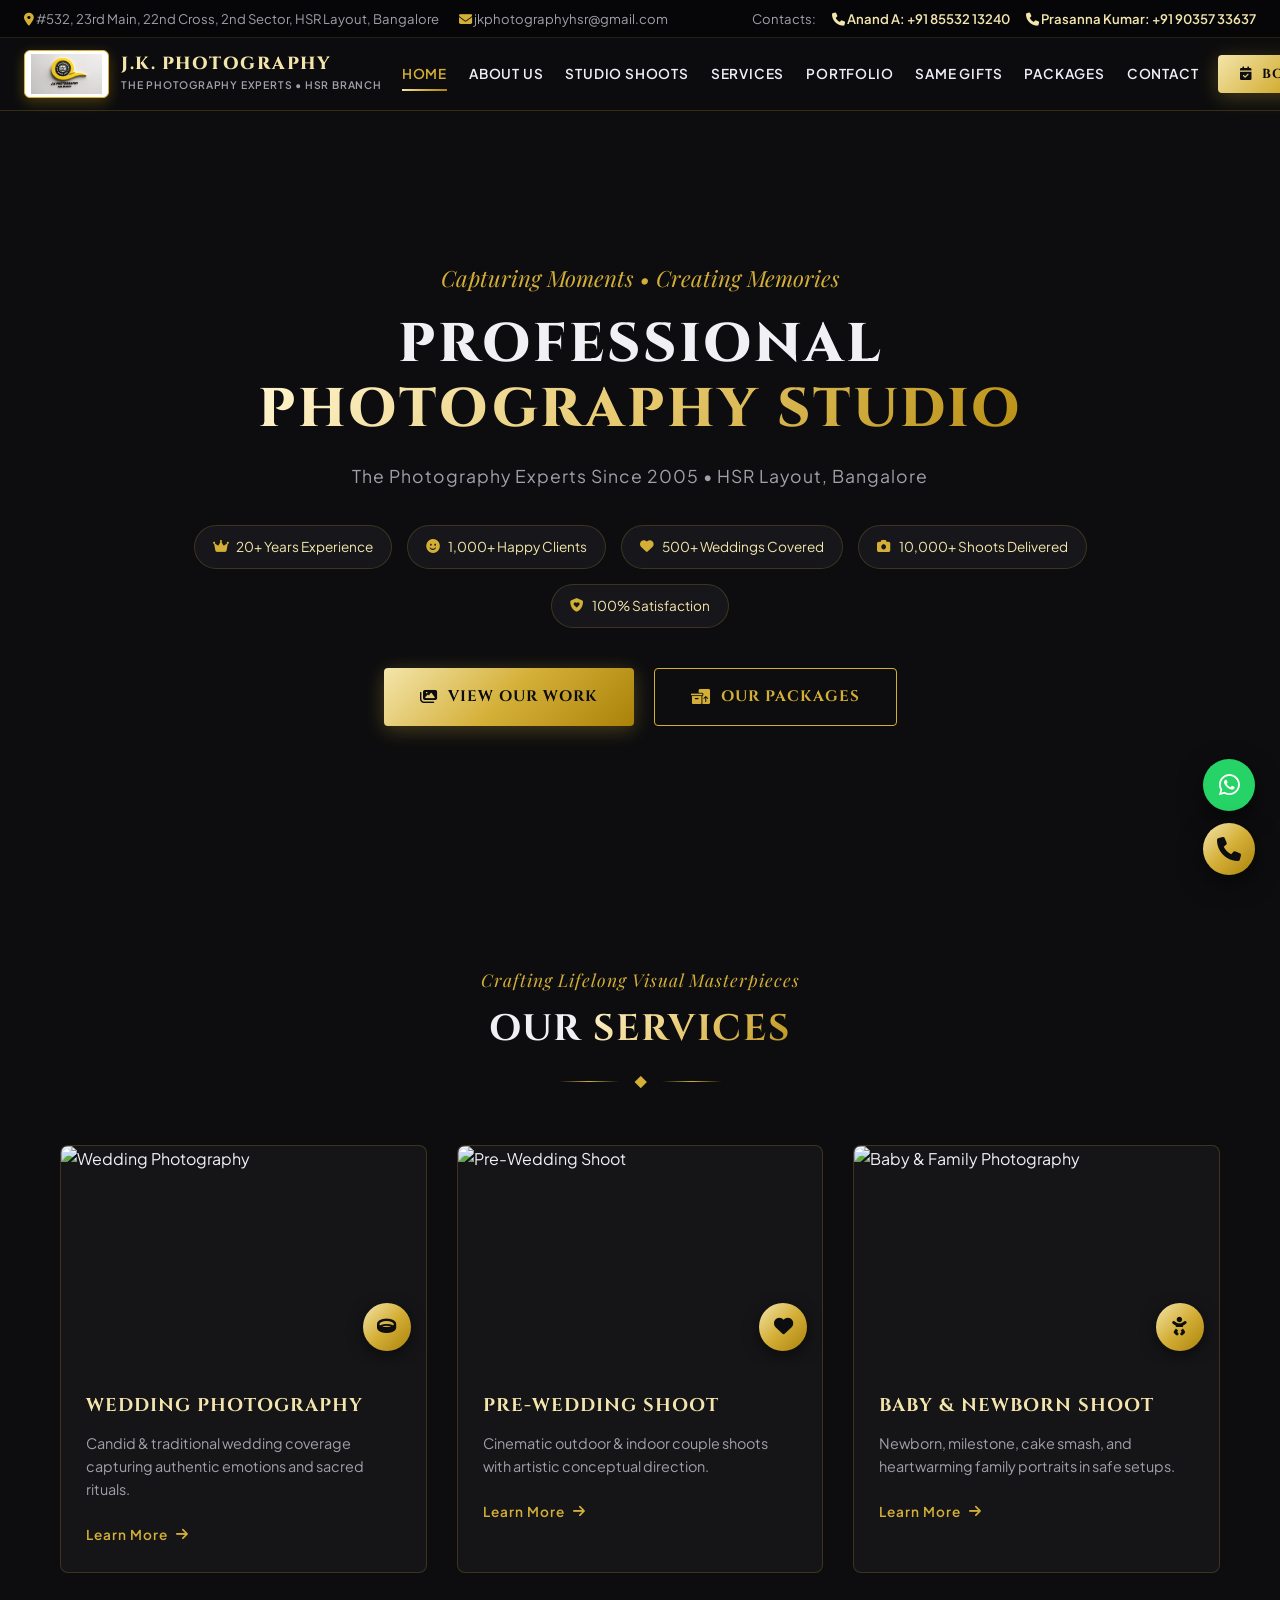
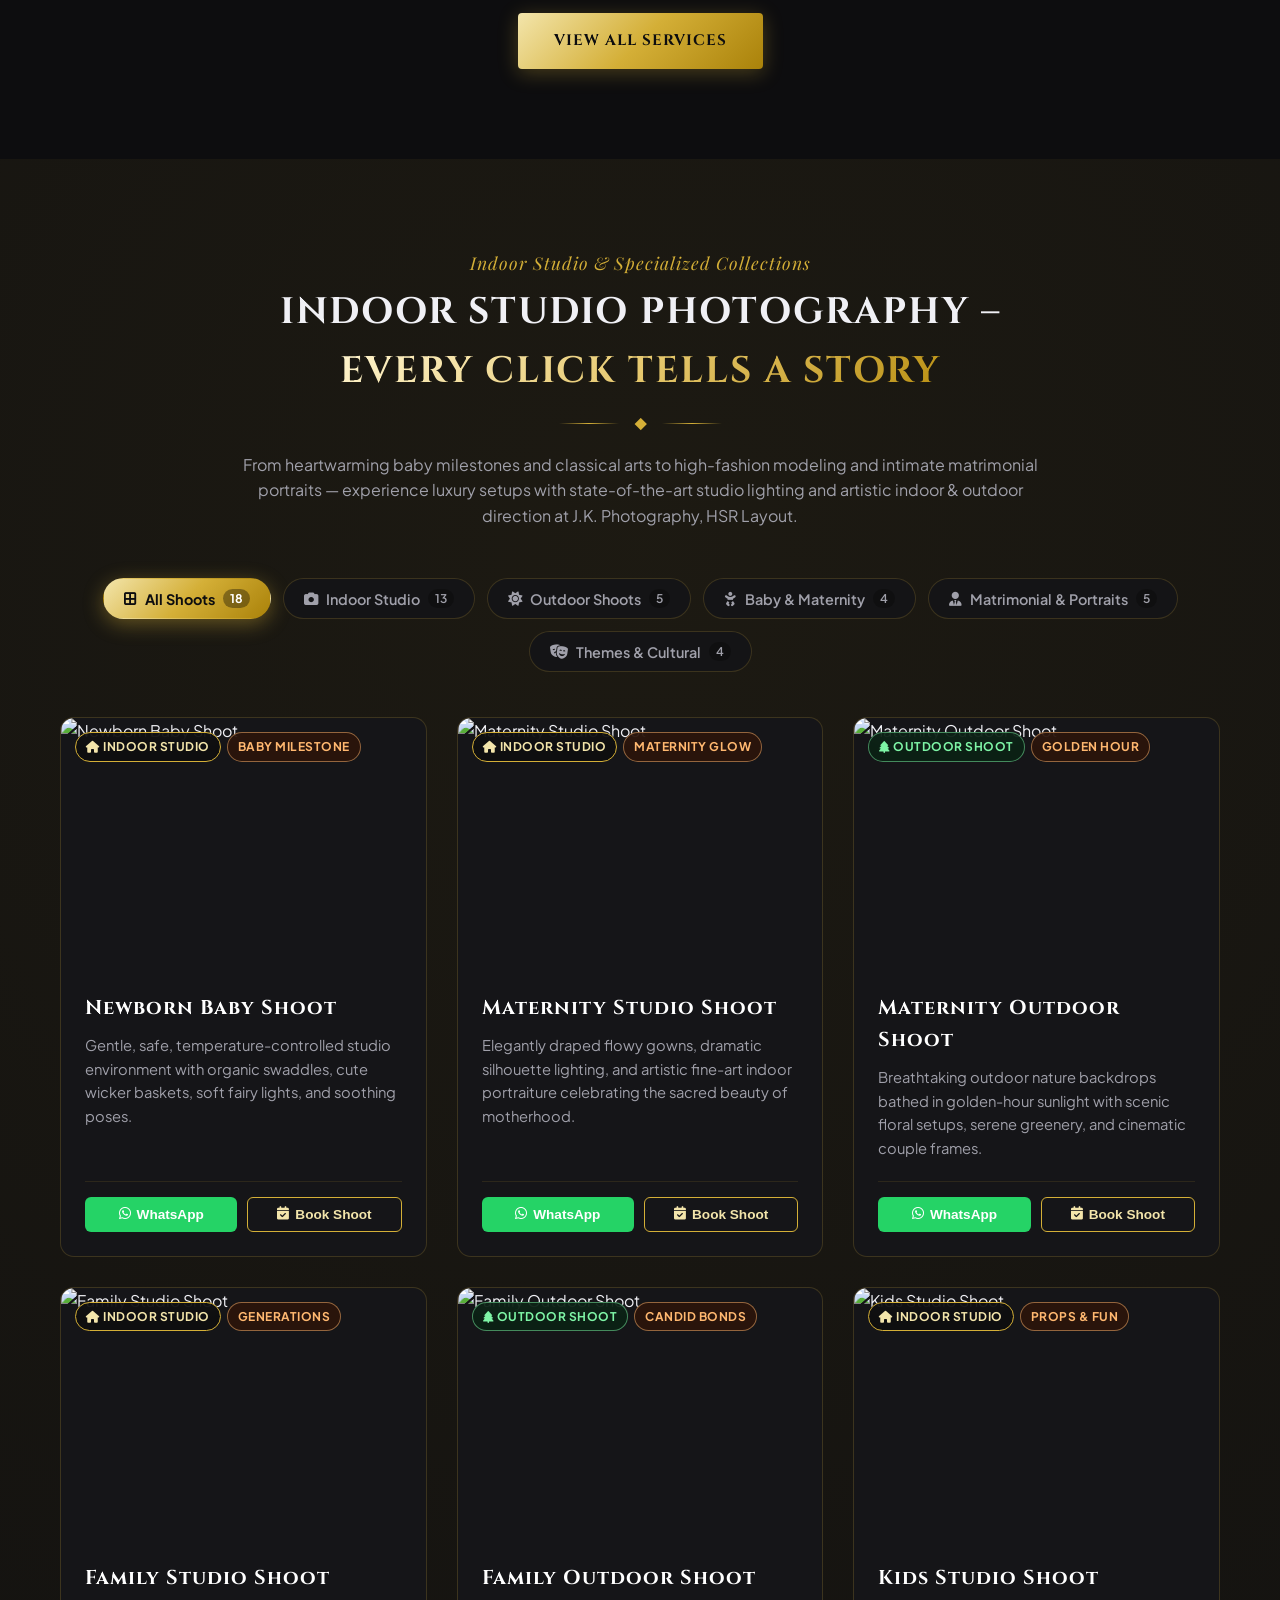
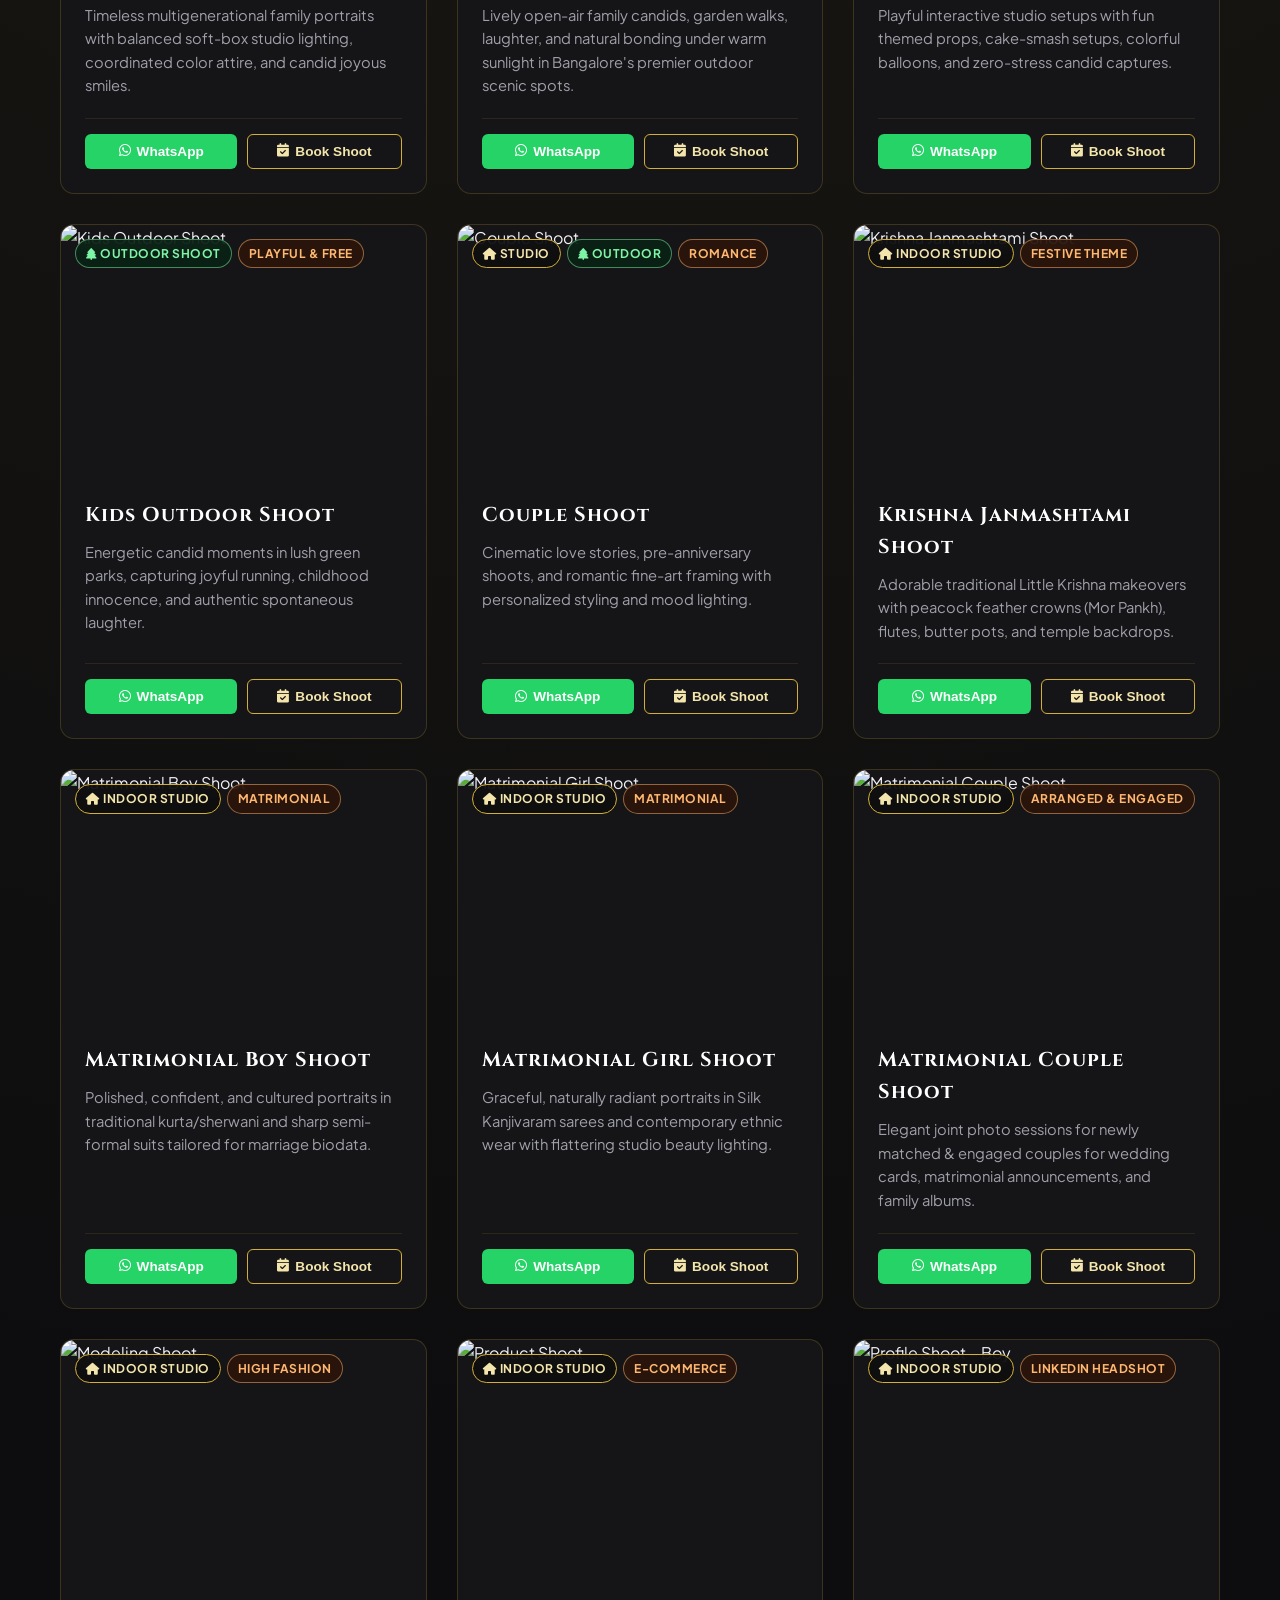
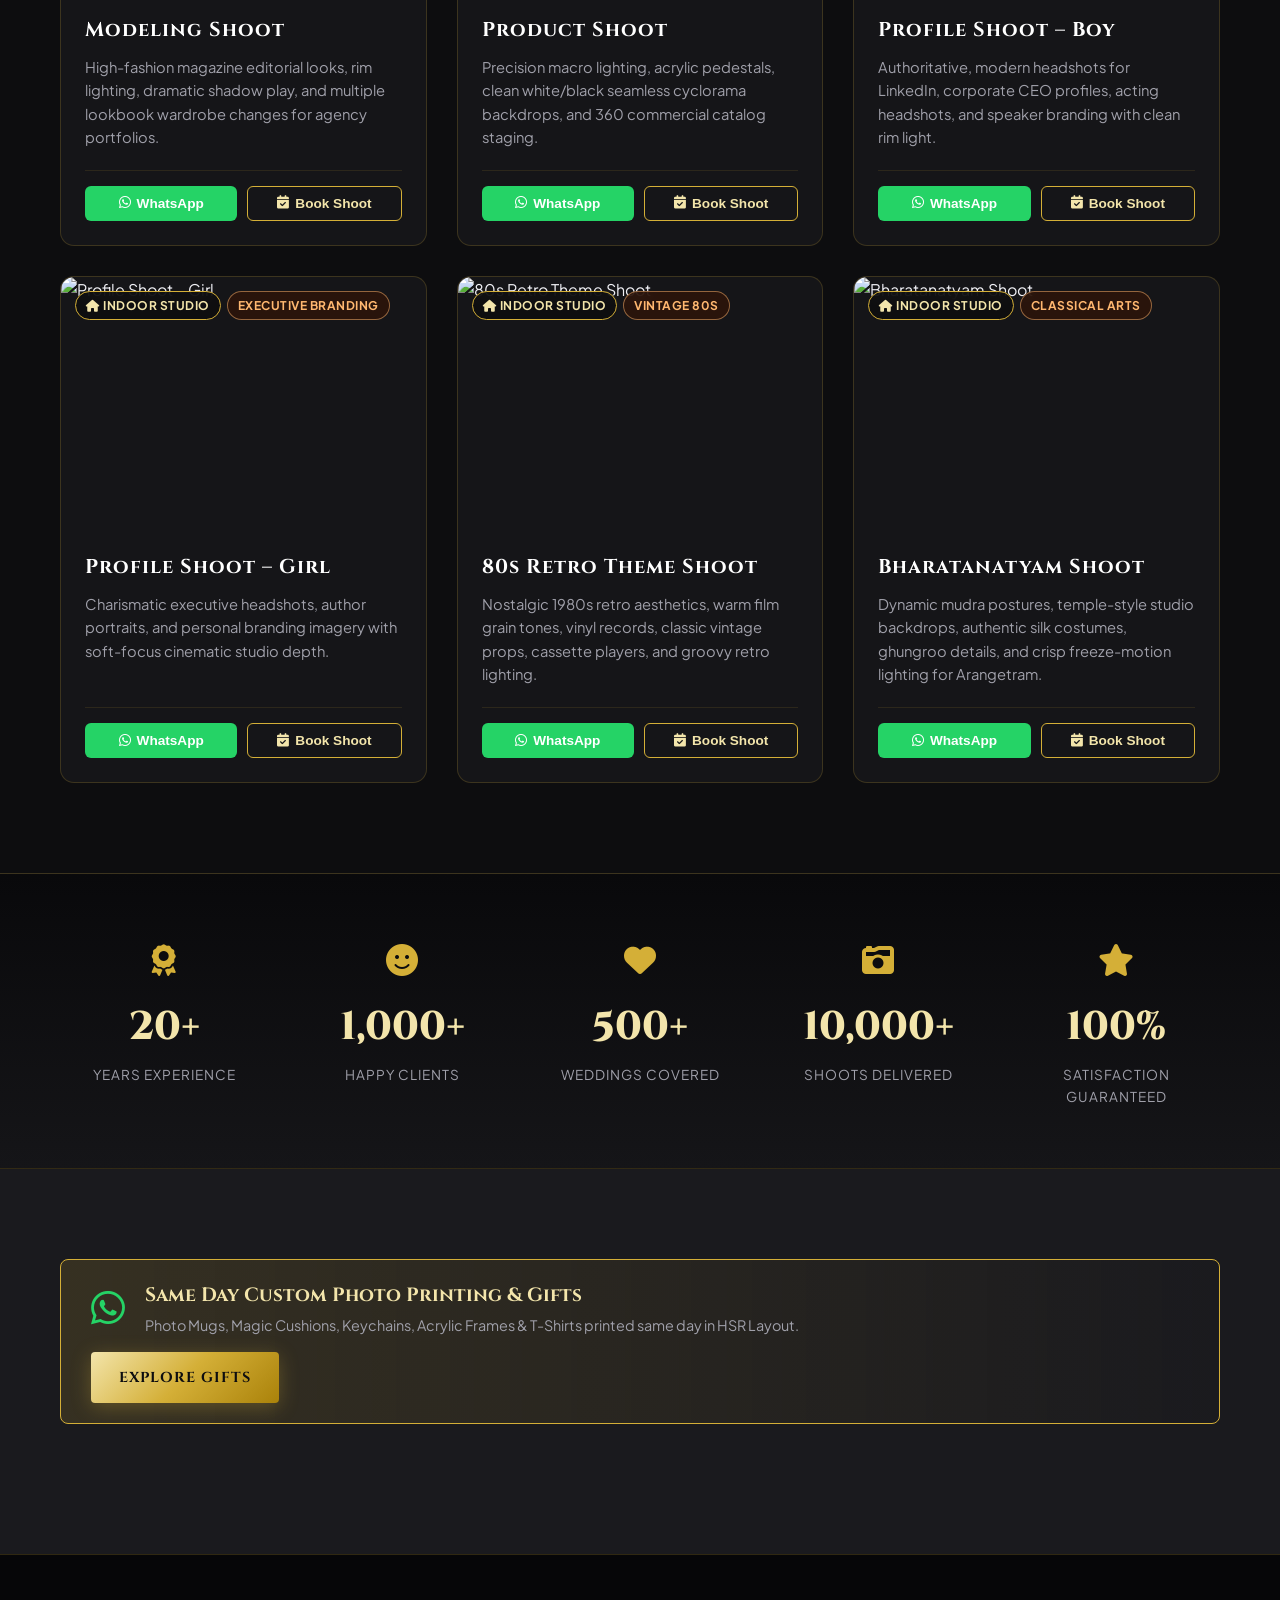
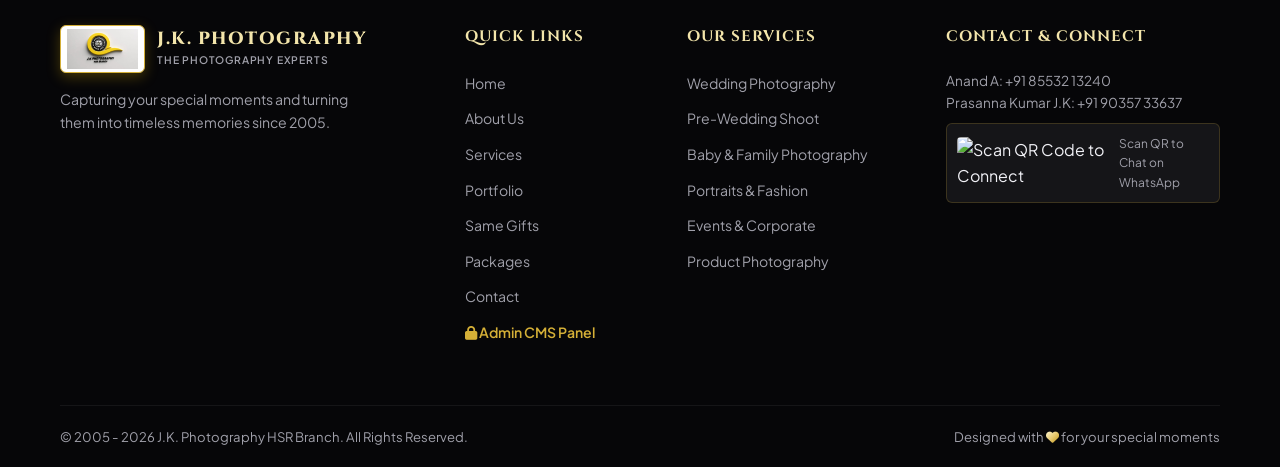
==== commit 71784eaa: "Add files via upload" ====
--- a/index.html
+++ b/index.html
@@ -79,10 +79,10 @@
             
             <!-- Key Badges -->
             <div class="hero-badges">
-                <div class="badge-item"><i class="fa-solid fa-user-tie"></i> Professional Team</div>
-                <div class="badge-item"><i class="fa-solid fa-camera"></i> Premium Equipment</div>
-                <div class="badge-item"><i class="fa-solid fa-wand-magic-sparkles"></i> Creative Direction</div>
-                <div class="badge-item"><i class="fa-solid fa-clock"></i> On-Time Delivery</div>
+                <div class="badge-item"><i class="fa-solid fa-crown"></i> 20+ Years Experience</div>
+                <div class="badge-item"><i class="fa-solid fa-face-smile"></i> 1,000+ Happy Clients</div>
+                <div class="badge-item"><i class="fa-solid fa-heart"></i> 500+ Weddings Covered</div>
+                <div class="badge-item"><i class="fa-solid fa-camera"></i> 10,000+ Shoots Delivered</div>
                 <div class="badge-item"><i class="fa-solid fa-shield-heart"></i> 100% Satisfaction</div>
             </div>
 
@@ -616,39 +616,33 @@
         <div class="container">
             <div class="stats-grid">
                 <div class="stat-box">
+                    <div class="stat-icon"><i class="fa-solid fa-award"></i></div>
+                    <div class="stat-number" data-target="20" data-suffix="+">20+</div>
+                    <div class="stat-label">Years Experience</div>
+                </div>
+
+                <div class="stat-box">
                     <div class="stat-icon"><i class="fa-solid fa-face-smile"></i></div>
-                    <div class="stat-number" data-target="500">0</div>
+                    <div class="stat-number" data-target="1000" data-suffix="+">1,000+</div>
                     <div class="stat-label">Happy Clients</div>
+                </div>
+
+                <div class="stat-box">
+                    <div class="stat-icon"><i class="fa-solid fa-heart"></i></div>
+                    <div class="stat-number" data-target="500" data-suffix="+">500+</div>
+                    <div class="stat-label">Weddings Covered</div>
                 </div>
 
                 <div class="stat-box">
                     <div class="stat-icon"><i class="fa-solid fa-camera-retro"></i></div>
-                    <div class="stat-number" data-target="800">0</div>
-                    <div class="stat-label">Memorable Shoots</div>
-                </div>
-
-                <div class="stat-box">
-                    <div class="stat-icon"><i class="fa-solid fa-award"></i></div>
-                    <div class="stat-number" data-target="20">0</div>
-                    <div class="stat-label">Years Since 2005</div>
-                </div>
-
-                <div class="stat-box">
-                    <div class="stat-icon"><i class="fa-solid fa-heart"></i></div>
-                    <div class="stat-number" data-target="150">0</div>
-                    <div class="stat-label">Wedding Stories</div>
-                </div>
-
-                <div class="stat-box">
-                    <div class="stat-icon"><i class="fa-solid fa-images"></i></div>
-                    <div class="stat-number" data-target="1000">0</div>
-                    <div class="stat-label">Photos Delivered</div>
+                    <div class="stat-number" data-target="10000" data-suffix="+">10,000+</div>
+                    <div class="stat-label">Shoots Delivered</div>
                 </div>
 
                 <div class="stat-box">
                     <div class="stat-icon"><i class="fa-solid fa-star"></i></div>
-                    <div class="stat-number" data-target="100">0</div>
-                    <div class="stat-label">% Client Satisfaction</div>
+                    <div class="stat-number" data-target="100" data-suffix="%">100%</div>
+                    <div class="stat-label">Satisfaction Guaranteed</div>
                 </div>
             </div>
         </div>
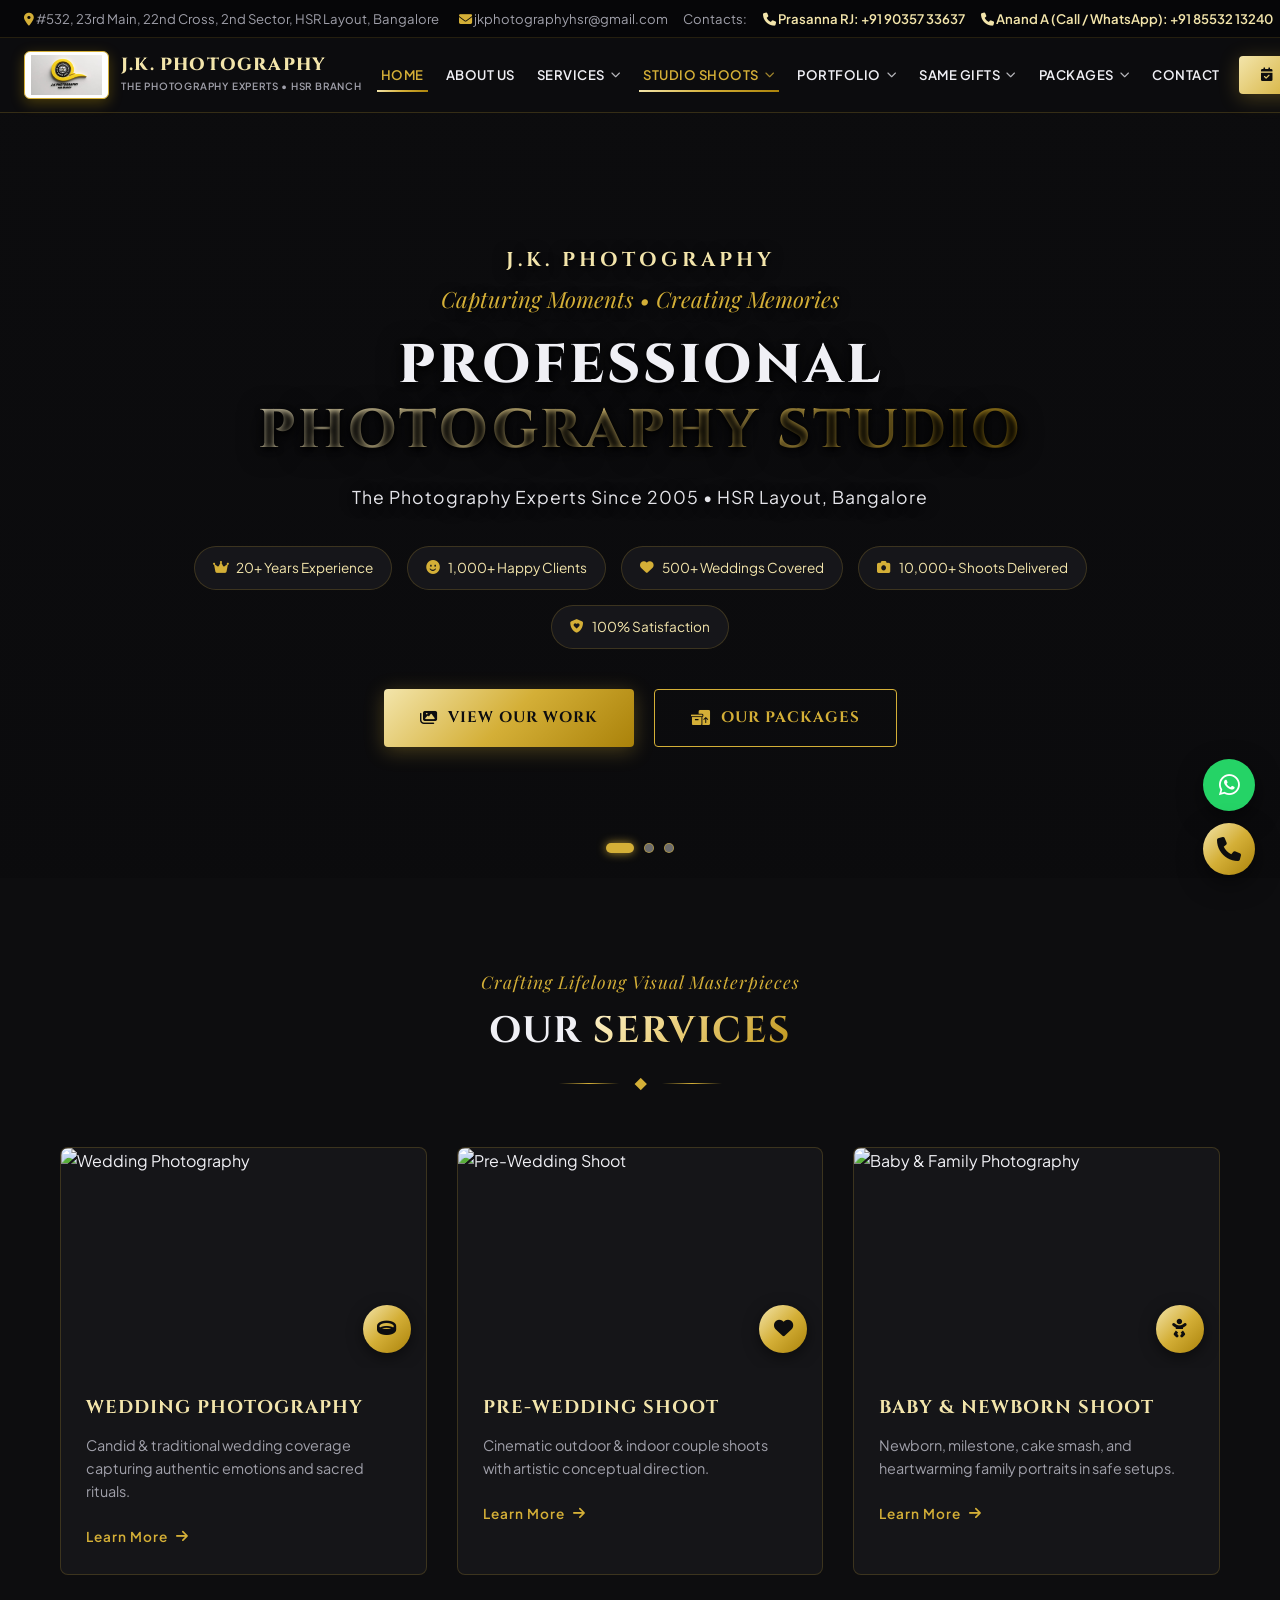
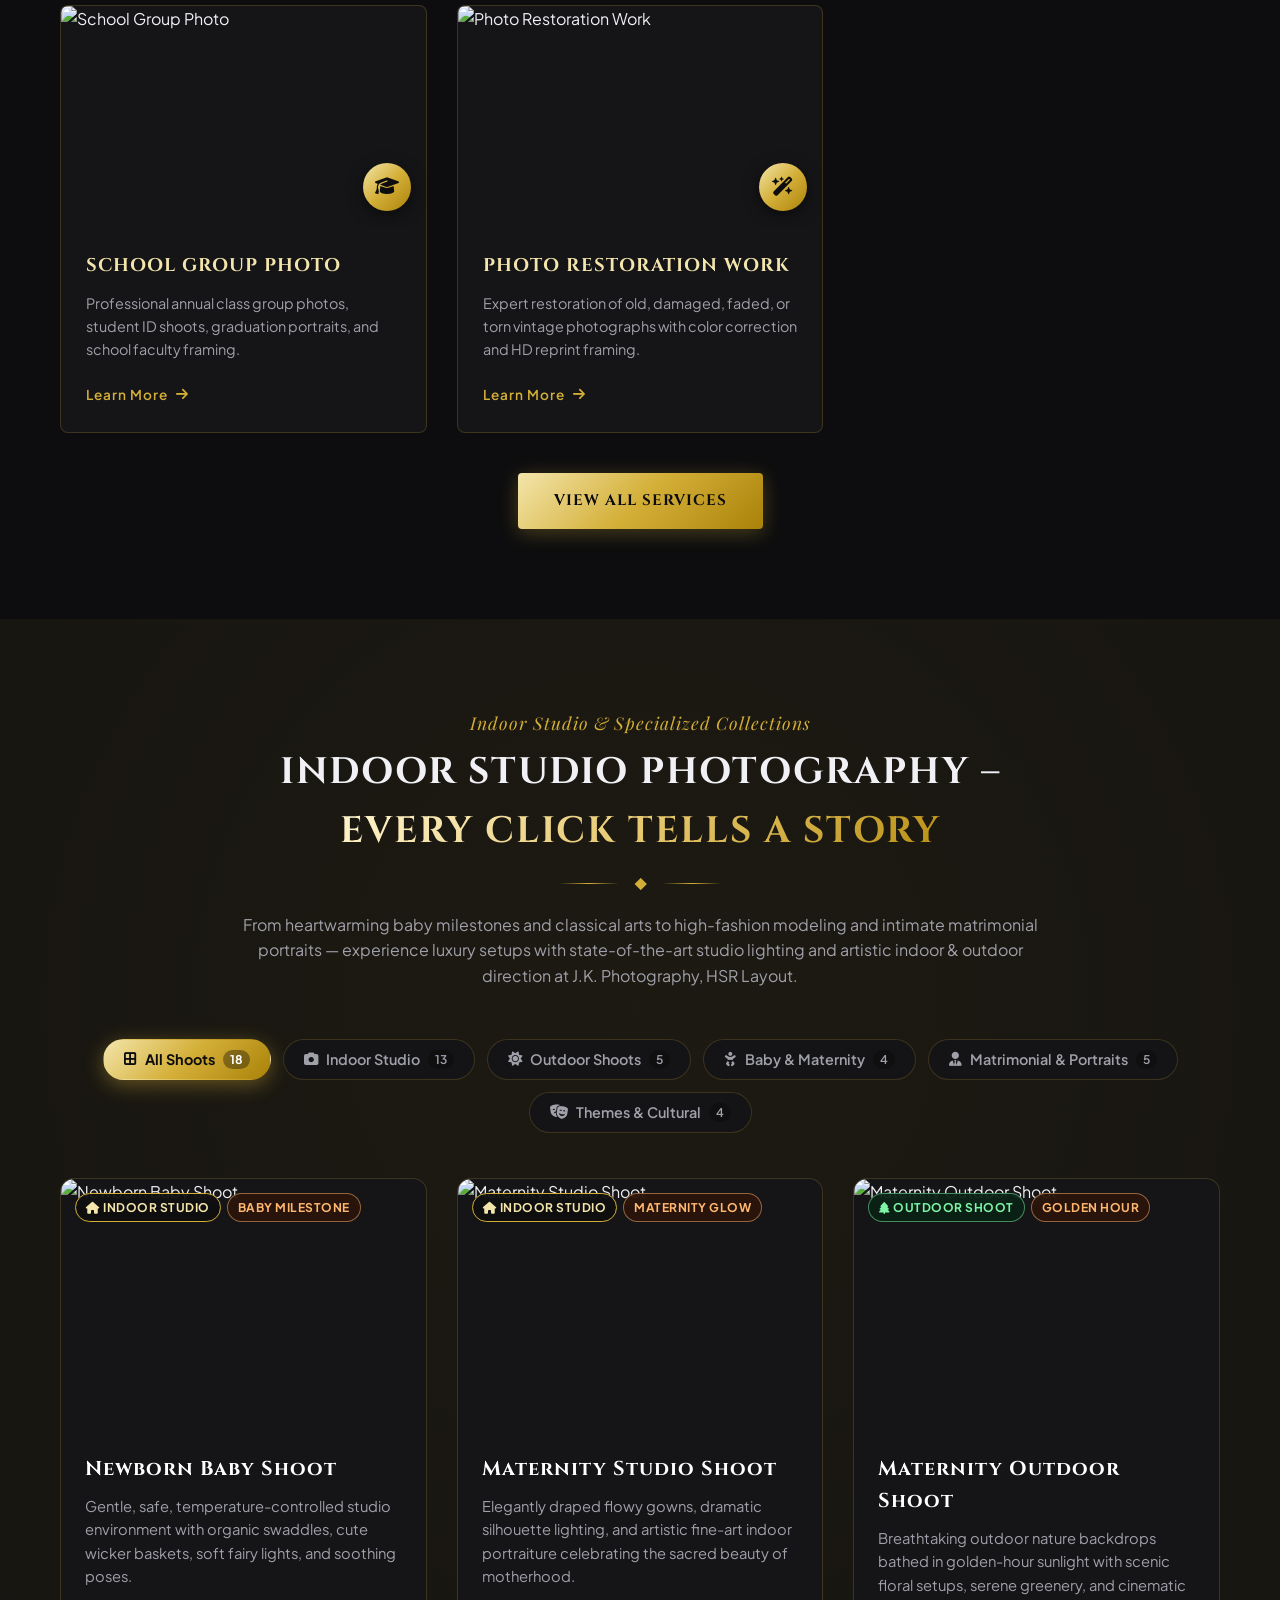
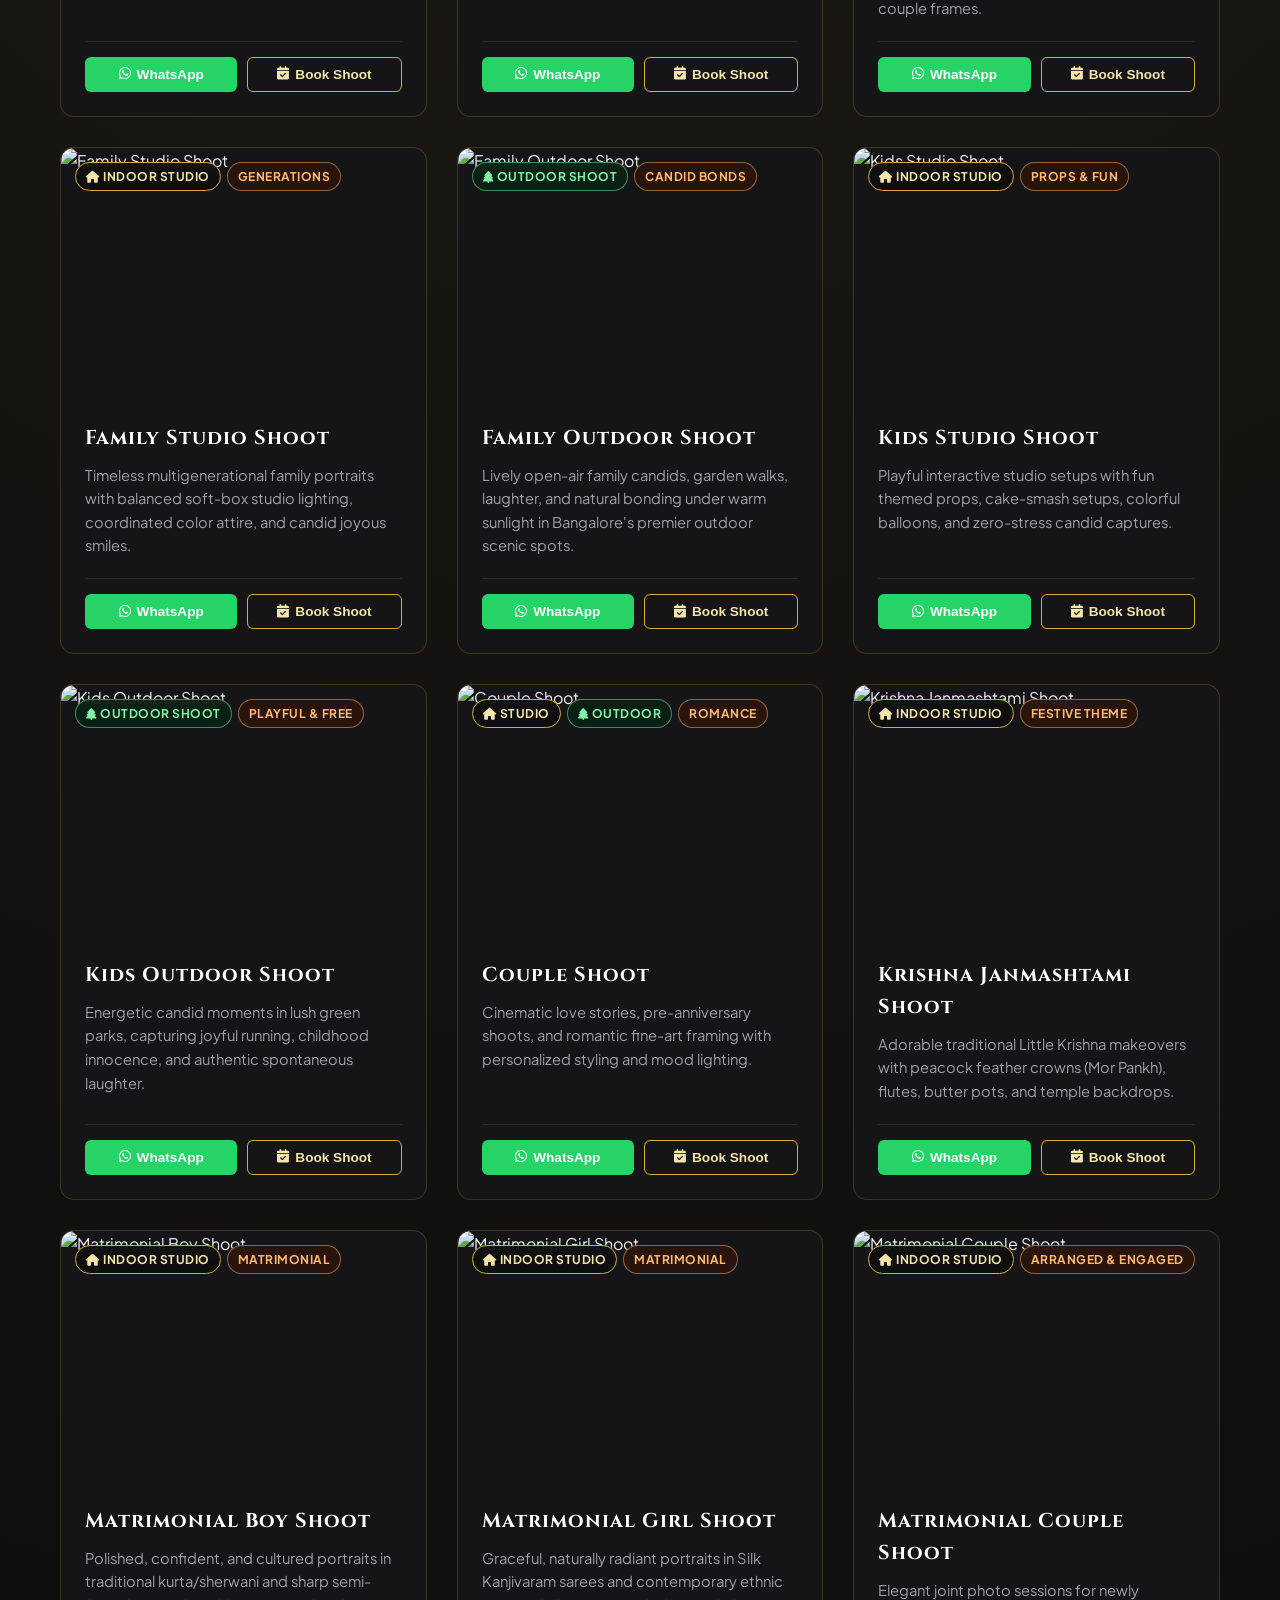
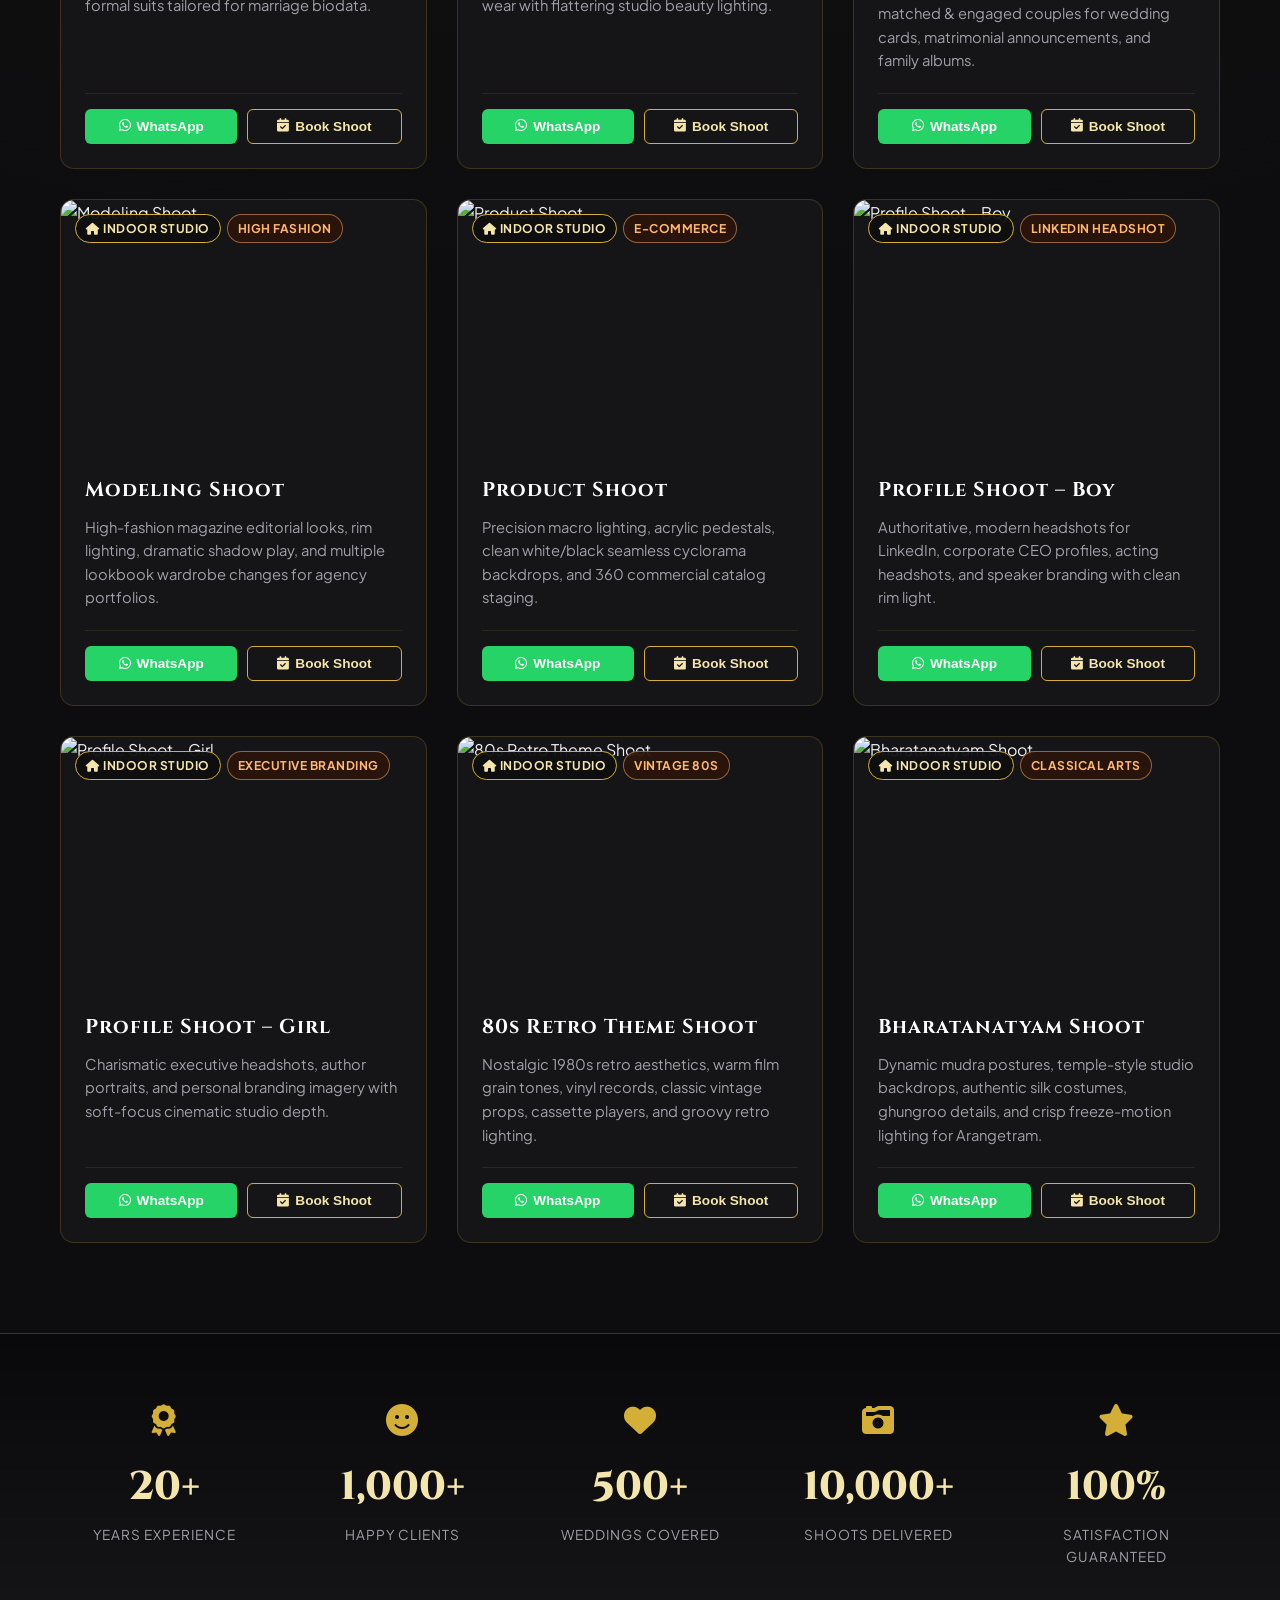
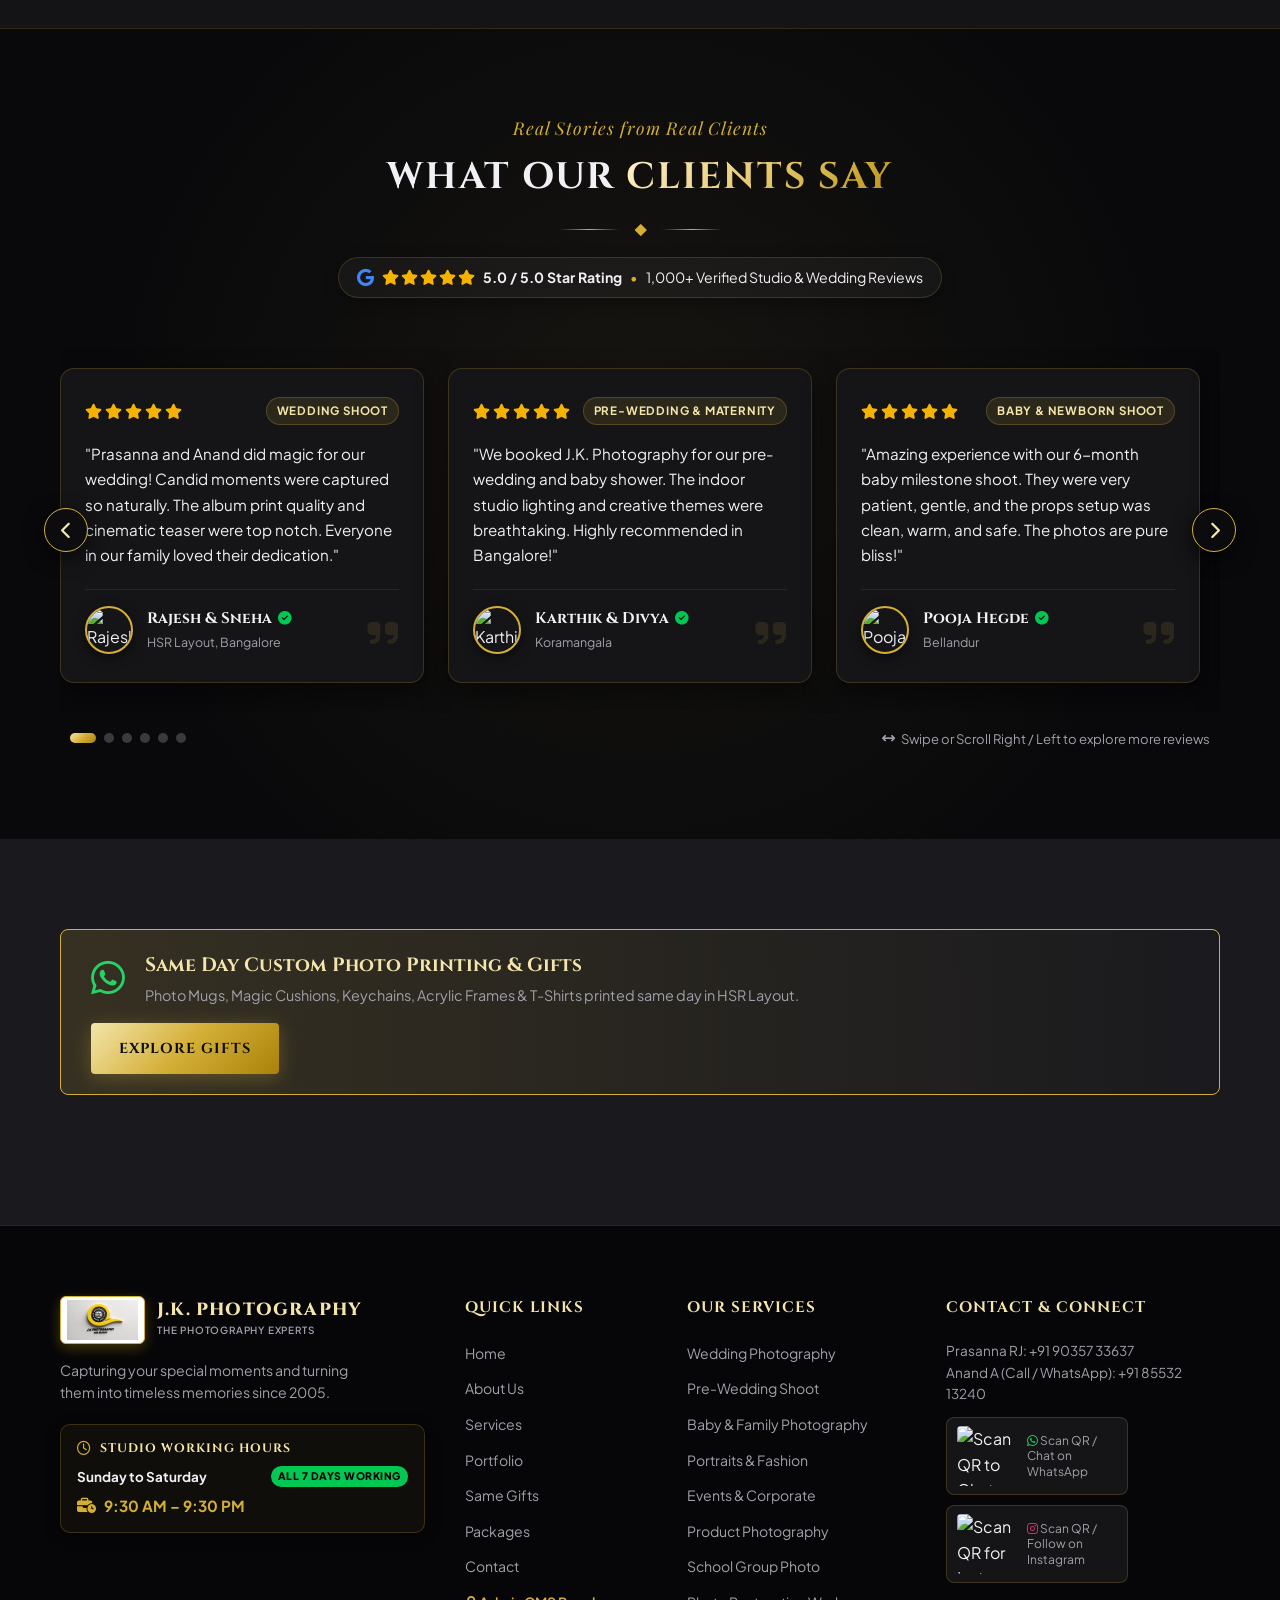
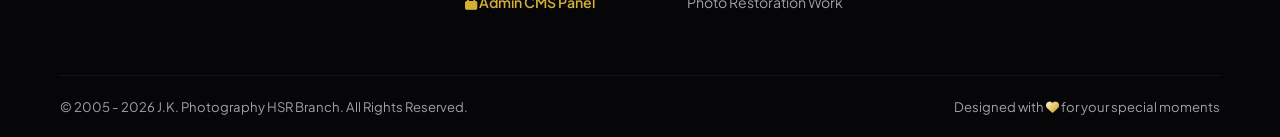
==== commit 4df262f3: "Add files via upload" ====
--- a/index.html
+++ b/index.html
@@ -27,8 +27,8 @@
             </div>
             <div class="top-actions">
                 <span class="social-label">Contacts:</span>
-                <a href="tel:8553213240" class="top-phone"><i class="fa-solid fa-phone"></i> Anand A: +91 85532 13240</a>
-                <a href="tel:9035733637" class="top-phone"><i class="fa-solid fa-phone"></i> Prasanna Kumar: +91 90357 33637</a>
+                <a href="tel:9035733637" class="top-phone"><i class="fa-solid fa-phone"></i> Prasanna RJ: +91 90357 33637</a>
+                <a href="tel:8553213240" class="top-phone"><i class="fa-solid fa-phone"></i> Anand A (Call / WhatsApp): +91 85532 13240</a>
             </div>
         </div>
     </div>
@@ -45,13 +45,222 @@
             </a>
 
             <nav class="nav-links" id="navMenu">
-                <a href="index.html" class="active">Home</a>
+                <a href="index.html">Home</a>
                 <a href="about.html">About Us</a>
-                <a href="#studio-shoots">Studio Shoots</a>
-                <a href="services.html">Services</a>
-                <a href="portfolio.html">Portfolio</a>
-                <a href="gifts.html">Same Gifts</a>
-                <a href="packages.html">Packages</a>
+
+                <!-- Services Dropdown -->
+                <div class="nav-dropdown">
+                    <a href="services.html" class="nav-link-btn">
+                        Services <i class="fa-solid fa-chevron-down nav-arrow"></i>
+                    </a>
+                    <div class="dropdown-menu">
+                        <a href="services.html#wedding" class="dropdown-item">
+                            <i class="fa-solid fa-camera-retro"></i>
+                            <div>
+                                <strong>Wedding Photography</strong>
+                                <small>Candid & Traditional rituals</small>
+                            </div>
+                        </a>
+                        <a href="services.html#prewedding" class="dropdown-item">
+                            <i class="fa-solid fa-heart"></i>
+                            <div>
+                                <strong>Pre-Wedding Shoot</strong>
+                                <small>Cinematic outdoor & storytelling</small>
+                            </div>
+                        </a>
+                        <a href="services.html#baby" class="dropdown-item">
+                            <i class="fa-solid fa-baby"></i>
+                            <div>
+                                <strong>Baby & Newborn Shoot</strong>
+                                <small>Safe indoor studio & milestone</small>
+                            </div>
+                        </a>
+                        <a href="services.html#portraits" class="dropdown-item">
+                            <i class="fa-solid fa-user-astronaut"></i>
+                            <div>
+                                <strong>Portraits & Fashion</strong>
+                                <small>Modeling & high-end lighting</small>
+                            </div>
+                        </a>
+                        <a href="services.html#events" class="dropdown-item">
+                            <i class="fa-solid fa-champagne-glasses"></i>
+                            <div>
+                                <strong>Events & Corporate</strong>
+                                <small>Birthdays, parties & business</small>
+                            </div>
+                        </a>
+                        <a href="services.html#product" class="dropdown-item">
+                            <i class="fa-solid fa-cube"></i>
+                            <div>
+                                <strong>Product Photography</strong>
+                                <small>E-commerce, catalog & Amazon</small>
+                            </div>
+                        </a>
+                        <a href="services.html#school" class="dropdown-item">
+                            <i class="fa-solid fa-graduation-cap"></i>
+                            <div>
+                                <strong>School Group Photo</strong>
+                                <small>Annual class & graduation shoots</small>
+                            </div>
+                        </a>
+                        <a href="services.html#restoration" class="dropdown-item">
+                            <i class="fa-solid fa-wand-magic-sparkles"></i>
+                            <div>
+                                <strong>Photo Restoration Work</strong>
+                                <small>Vintage damaged photo repair</small>
+                            </div>
+                        </a>
+                        <div class="dropdown-footer">
+                            <a href="services.html">View All Services <i class="fa-solid fa-arrow-right"></i></a>
+                        </div>
+                    </div>
+                </div>
+
+                <!-- Studio Shoots Dropdown -->
+                <div class="nav-dropdown">
+                    <a href="index.html#studio-shoots" class="nav-link-btn">
+                        Studio Shoots <i class="fa-solid fa-chevron-down nav-arrow"></i>
+                    </a>
+                    <div class="dropdown-menu">
+                        <a href="index.html#studio-shoots" class="dropdown-item">
+                            <i class="fa-solid fa-children"></i>
+                            <div>
+                                <strong>Baby & Kids Shoots</strong>
+                                <small>Indoor & outdoor creative themes</small>
+                            </div>
+                        </a>
+                        <a href="index.html#studio-shoots" class="dropdown-item">
+                            <i class="fa-solid fa-ring"></i>
+                            <div>
+                                <strong>Matrimonial & Profile</strong>
+                                <small>Boy, Girl & Couple bio-data shoots</small>
+                            </div>
+                        </a>
+                        <a href="index.html#studio-shoots" class="dropdown-item">
+                            <i class="fa-solid fa-om"></i>
+                            <div>
+                                <strong>Themes & Cultural</strong>
+                                <small>Krishna Janmashtami, Bharatanatyam, Retro</small>
+                            </div>
+                        </a>
+                        <a href="index.html#studio-shoots" class="dropdown-item">
+                            <i class="fa-solid fa-vest-patches"></i>
+                            <div>
+                                <strong>Modeling & Fashion</strong>
+                                <small>Portfolio lookbooks & glamour</small>
+                            </div>
+                        </a>
+                        <div class="dropdown-footer">
+                            <a href="index.html#studio-shoots">Explore All 18+ Shoots <i class="fa-solid fa-arrow-right"></i></a>
+                        </div>
+                    </div>
+                </div>
+
+                <!-- Portfolio Dropdown -->
+                <div class="nav-dropdown">
+                    <a href="portfolio.html" class="nav-link-btn">
+                        Portfolio <i class="fa-solid fa-chevron-down nav-arrow"></i>
+                    </a>
+                    <div class="dropdown-menu">
+                        <a href="portfolio.html?filter=weddings" class="dropdown-item">
+                            <i class="fa-solid fa-gem"></i>
+                            <div><strong>Weddings Gallery</strong></div>
+                        </a>
+                        <a href="portfolio.html?filter=prewedding" class="dropdown-item">
+                            <i class="fa-solid fa-heart"></i>
+                            <div><strong>Pre-Wedding Shoots</strong></div>
+                        </a>
+                        <a href="portfolio.html?filter=baby" class="dropdown-item">
+                            <i class="fa-solid fa-shapes"></i>
+                            <div><strong>Baby & Family</strong></div>
+                        </a>
+                        <a href="portfolio.html?filter=portraits" class="dropdown-item">
+                            <i class="fa-solid fa-portrait"></i>
+                            <div><strong>Portraits & Fashion</strong></div>
+                        </a>
+                        <a href="portfolio.html?filter=events" class="dropdown-item">
+                            <i class="fa-solid fa-calendar-star"></i>
+                            <div><strong>Events & Occasions</strong></div>
+                        </a>
+                        <div class="dropdown-footer">
+                            <a href="portfolio.html">View Full Portfolio <i class="fa-solid fa-arrow-right"></i></a>
+                        </div>
+                    </div>
+                </div>
+
+                <!-- Gifts Dropdown -->
+                <div class="nav-dropdown">
+                    <a href="gifts.html" class="nav-link-btn">
+                        Same Gifts <i class="fa-solid fa-chevron-down nav-arrow"></i>
+                    </a>
+                    <div class="dropdown-menu">
+                        <a href="gifts.html" class="dropdown-item">
+                            <i class="fa-solid fa-mug-hot"></i>
+                            <div>
+                                <strong>Magic Photo Mug</strong>
+                                <small>Instant heat reveal custom mug</small>
+                            </div>
+                        </a>
+                        <a href="gifts.html" class="dropdown-item">
+                            <i class="fa-solid fa-cubes"></i>
+                            <div>
+                                <strong>Crystal Table Frames</strong>
+                                <small>High-clarity engraved crystal</small>
+                            </div>
+                        </a>
+                        <a href="gifts.html" class="dropdown-item">
+                            <i class="fa-solid fa-image"></i>
+                            <div>
+                                <strong>Canvas Wall Frames</strong>
+                                <small>Museum grade premium wall art</small>
+                            </div>
+                        </a>
+                        <a href="gifts.html" class="dropdown-item">
+                            <i class="fa-solid fa-book-open"></i>
+                            <div>
+                                <strong>Custom Photobooks</strong>
+                                <small>HD seamless albums</small>
+                            </div>
+                        </a>
+                        <div class="dropdown-footer">
+                            <a href="gifts.html">Explore All Same Day Gifts <i class="fa-solid fa-arrow-right"></i></a>
+                        </div>
+                    </div>
+                </div>
+
+                <!-- Packages Dropdown -->
+                <div class="nav-dropdown">
+                    <a href="packages.html" class="nav-link-btn">
+                        Packages <i class="fa-solid fa-chevron-down nav-arrow"></i>
+                    </a>
+                    <div class="dropdown-menu">
+                        <a href="packages.html" class="dropdown-item">
+                            <i class="fa-solid fa-crown"></i>
+                            <div>
+                                <strong>Silver Package</strong>
+                                <small>Essential event & portrait coverage</small>
+                            </div>
+                        </a>
+                        <a href="packages.html" class="dropdown-item">
+                            <i class="fa-solid fa-award"></i>
+                            <div>
+                                <strong>Gold Wedding Package</strong>
+                                <small>Full photo & cinematic coverage</small>
+                            </div>
+                        </a>
+                        <a href="packages.html" class="dropdown-item">
+                            <i class="fa-solid fa-gem"></i>
+                            <div>
+                                <strong>Platinum Royal Package</strong>
+                                <small>Cinematic Drone + Luxury Album</small>
+                            </div>
+                        </a>
+                        <div class="dropdown-footer">
+                            <a href="packages.html">Compare All Packages <i class="fa-solid fa-arrow-right"></i></a>
+                        </div>
+                    </div>
+                </div>
+
                 <a href="contact.html">Contact</a>
             </nav>
 
@@ -68,8 +277,14 @@
 
     <!-- Hero Section -->
     <section class="hero">
+        <div class="hero-slider">
+            <div class="hero-slide active" style="background-image: url('https://images.unsplash.com/photo-1519741497674-611481863552?auto=format&fit=crop&w=1920&q=80');"></div>
+            <div class="hero-slide" style="background-image: url('https://images.unsplash.com/photo-1606800052052-a08af7148866?auto=format&fit=crop&w=1920&q=80');"></div>
+            <div class="hero-slide" style="background-image: url('https://images.unsplash.com/photo-1511285560929-80b456fea0bc?auto=format&fit=crop&w=1920&q=80');"></div>
+        </div>
         <div class="hero-overlay"></div>
         <div class="hero-content">
+            <span class="hero-brand-label">J.K. PHOTOGRAPHY</span>
             <span class="tagline">Capturing Moments &bull; Creating Memories</span>
             <h1 class="hero-title">
                 PROFESSIONAL <br>
@@ -95,6 +310,13 @@
                 </a>
             </div>
         </div>
+
+        <!-- Hero Slider Dots -->
+        <div class="hero-slider-dots">
+            <span class="hero-dot active" onclick="setHeroSlide(0)"></span>
+            <span class="hero-dot" onclick="setHeroSlide(1)"></span>
+            <span class="hero-dot" onclick="setHeroSlide(2)"></span>
+        </div>
     </section>
 
     <!-- Featured Services Preview Section -->
@@ -139,6 +361,30 @@
                     <div class="service-body">
                         <h3>BABY & NEWBORN SHOOT</h3>
                         <p>Newborn, milestone, cake smash, and heartwarming family portraits in safe setups.</p>
+                        <a href="services.html" class="service-link">Learn More <i class="fa-solid fa-arrow-right"></i></a>
+                    </div>
+                </div>
+
+                <div class="service-card">
+                    <div class="service-img">
+                        <img src="https://images.unsplash.com/photo-1577896851231-70ef18881754?auto=format&fit=crop&w=600&q=80" alt="School Group Photo">
+                        <div class="service-icon"><i class="fa-solid fa-graduation-cap"></i></div>
+                    </div>
+                    <div class="service-body">
+                        <h3>SCHOOL GROUP PHOTO</h3>
+                        <p>Professional annual class group photos, student ID shoots, graduation portraits, and school faculty framing.</p>
+                        <a href="services.html" class="service-link">Learn More <i class="fa-solid fa-arrow-right"></i></a>
+                    </div>
+                </div>
+
+                <div class="service-card">
+                    <div class="service-img">
+                        <img src="https://images.unsplash.com/photo-1516962215378-7fa2e137ae93?auto=format&fit=crop&w=600&q=80" alt="Photo Restoration Work">
+                        <div class="service-icon"><i class="fa-solid fa-wand-magic-sparkles"></i></div>
+                    </div>
+                    <div class="service-body">
+                        <h3>PHOTO RESTORATION WORK</h3>
+                        <p>Expert restoration of old, damaged, faded, or torn vintage photographs with color correction and HD reprint framing.</p>
                         <a href="services.html" class="service-link">Learn More <i class="fa-solid fa-arrow-right"></i></a>
                     </div>
                 </div>
@@ -648,6 +894,199 @@
         </div>
     </section>
 
+    <!-- ==========================================================================
+         CUSTOMER REVIEWS & TESTIMONIALS SLIDER SECTION (RIGHT-TO-LEFT SCROLL)
+         ========================================================================== -->
+    <section class="section reviews-section" id="customer-reviews">
+        <div class="container">
+            <div class="section-header text-center">
+                <span class="section-subtitle">Real Stories from Real Clients</span>
+                <h2 class="section-title">
+                    WHAT OUR <span class="gold-gradient-text">CLIENTS SAY</span>
+                </h2>
+                <div class="gold-divider"><span>&#9670;</span></div>
+                <div class="google-review-badge">
+                    <i class="fa-brands fa-google google-icon"></i>
+                    <span class="stars-gold"><i class="fa-solid fa-star"></i><i class="fa-solid fa-star"></i><i class="fa-solid fa-star"></i><i class="fa-solid fa-star"></i><i class="fa-solid fa-star"></i></span>
+                    <strong>5.0 / 5.0 Star Rating</strong>
+                    <span class="badge-dot">•</span>
+                    <span>1,000+ Verified Studio &amp; Wedding Reviews</span>
+                </div>
+            </div>
+
+            <!-- Reviews Slider Controls & Carousel Track -->
+            <div class="reviews-slider-wrapper">
+                <button class="review-nav-btn prev" id="reviewsPrevBtn" aria-label="Previous Review">
+                    <i class="fa-solid fa-chevron-left"></i>
+                </button>
+
+                <div class="reviews-track" id="reviewsTrack">
+                    <!-- Review Card 1 -->
+                    <div class="review-card">
+                        <div class="review-card-top">
+                            <div class="review-stars">
+                                <i class="fa-solid fa-star"></i>
+                                <i class="fa-solid fa-star"></i>
+                                <i class="fa-solid fa-star"></i>
+                                <i class="fa-solid fa-star"></i>
+                                <i class="fa-solid fa-star"></i>
+                            </div>
+                            <span class="review-tag">Wedding Shoot</span>
+                        </div>
+                        <p class="review-quote">
+                            "Prasanna and Anand did magic for our wedding! Candid moments were captured so naturally. The album print quality and cinematic teaser were top notch. Everyone in our family loved their dedication."
+                        </p>
+                        <div class="review-author">
+                            <img src="https://images.unsplash.com/photo-1534528741775-53994a69daeb?auto=format&fit=crop&w=150&q=80" alt="Rajesh &amp; Sneha" class="author-avatar">
+                            <div class="author-info">
+                                <h4>Rajesh &amp; Sneha <i class="fa-solid fa-circle-check verified-badge" title="Verified Customer"></i></h4>
+                                <span>HSR Layout, Bangalore</span>
+                            </div>
+                            <i class="fa-solid fa-quote-right quote-watermark"></i>
+                        </div>
+                    </div>
+
+                    <!-- Review Card 2 -->
+                    <div class="review-card">
+                        <div class="review-card-top">
+                            <div class="review-stars">
+                                <i class="fa-solid fa-star"></i>
+                                <i class="fa-solid fa-star"></i>
+                                <i class="fa-solid fa-star"></i>
+                                <i class="fa-solid fa-star"></i>
+                                <i class="fa-solid fa-star"></i>
+                            </div>
+                            <span class="review-tag">Pre-Wedding &amp; Maternity</span>
+                        </div>
+                        <p class="review-quote">
+                            "We booked J.K. Photography for our pre-wedding and baby shower. The indoor studio lighting and creative themes were breathtaking. Highly recommended in Bangalore!"
+                        </p>
+                        <div class="review-author">
+                            <img src="https://images.unsplash.com/photo-1507003211169-0a1dd7228f2d?auto=format&fit=crop&w=150&q=80" alt="Karthik &amp; Divya" class="author-avatar">
+                            <div class="author-info">
+                                <h4>Karthik &amp; Divya <i class="fa-solid fa-circle-check verified-badge" title="Verified Customer"></i></h4>
+                                <span>Koramangala</span>
+                            </div>
+                            <i class="fa-solid fa-quote-right quote-watermark"></i>
+                        </div>
+                    </div>
+
+                    <!-- Review Card 3 -->
+                    <div class="review-card">
+                        <div class="review-card-top">
+                            <div class="review-stars">
+                                <i class="fa-solid fa-star"></i>
+                                <i class="fa-solid fa-star"></i>
+                                <i class="fa-solid fa-star"></i>
+                                <i class="fa-solid fa-star"></i>
+                                <i class="fa-solid fa-star"></i>
+                            </div>
+                            <span class="review-tag">Baby &amp; Newborn Shoot</span>
+                        </div>
+                        <p class="review-quote">
+                            "Amazing experience with our 6-month baby milestone shoot. They were very patient, gentle, and the props setup was clean, warm, and safe. The photos are pure bliss!"
+                        </p>
+                        <div class="review-author">
+                            <img src="https://images.unsplash.com/photo-1544005313-94ddf0286df2?auto=format&fit=crop&w=150&q=80" alt="Pooja Hegde" class="author-avatar">
+                            <div class="author-info">
+                                <h4>Pooja Hegde <i class="fa-solid fa-circle-check verified-badge" title="Verified Customer"></i></h4>
+                                <span>Bellandur</span>
+                            </div>
+                            <i class="fa-solid fa-quote-right quote-watermark"></i>
+                        </div>
+                    </div>
+
+                    <!-- Review Card 4 -->
+                    <div class="review-card">
+                        <div class="review-card-top">
+                            <div class="review-stars">
+                                <i class="fa-solid fa-star"></i>
+                                <i class="fa-solid fa-star"></i>
+                                <i class="fa-solid fa-star"></i>
+                                <i class="fa-solid fa-star"></i>
+                                <i class="fa-solid fa-star"></i>
+                            </div>
+                            <span class="review-tag">Matrimonial &amp; Headshots</span>
+                        </div>
+                        <p class="review-quote">
+                            "Needed urgent corporate headshots and matrimonial profile photos. Anand guided the poses perfectly and delivered high-resolution retouched photos same day!"
+                        </p>
+                        <div class="review-author">
+                            <img src="https://images.unsplash.com/photo-1500648767791-00dcc994a43e?auto=format&fit=crop&w=150&q=80" alt="Dr. Arvind Swamy" class="author-avatar">
+                            <div class="author-info">
+                                <h4>Dr. Arvind Swamy <i class="fa-solid fa-circle-check verified-badge" title="Verified Customer"></i></h4>
+                                <span>Electronic City</span>
+                            </div>
+                            <i class="fa-solid fa-quote-right quote-watermark"></i>
+                        </div>
+                    </div>
+
+                    <!-- Review Card 5 -->
+                    <div class="review-card">
+                        <div class="review-card-top">
+                            <div class="review-stars">
+                                <i class="fa-solid fa-star"></i>
+                                <i class="fa-solid fa-star"></i>
+                                <i class="fa-solid fa-star"></i>
+                                <i class="fa-solid fa-star"></i>
+                                <i class="fa-solid fa-star"></i>
+                            </div>
+                            <span class="review-tag">Photo Restoration</span>
+                        </div>
+                        <p class="review-quote">
+                            "Restored our grandparents 50-year-old damaged photo into an HD crystal framed portrait. Tears in our eyes seeing the final output. Pure craftsmanship!"
+                        </p>
+                        <div class="review-author">
+                            <img src="https://images.unsplash.com/photo-1573496359142-b8d87734a5a2?auto=format&fit=crop&w=150&q=80" alt="Meenakshi &amp; Sundaram" class="author-avatar">
+                            <div class="author-info">
+                                <h4>Meenakshi &amp; Sundaram <i class="fa-solid fa-circle-check verified-badge" title="Verified Customer"></i></h4>
+                                <span>Sarjapur Road</span>
+                            </div>
+                            <i class="fa-solid fa-quote-right quote-watermark"></i>
+                        </div>
+                    </div>
+
+                    <!-- Review Card 6 -->
+                    <div class="review-card">
+                        <div class="review-card-top">
+                            <div class="review-stars">
+                                <i class="fa-solid fa-star"></i>
+                                <i class="fa-solid fa-star"></i>
+                                <i class="fa-solid fa-star"></i>
+                                <i class="fa-solid fa-star"></i>
+                                <i class="fa-solid fa-star"></i>
+                            </div>
+                            <span class="review-tag">Same Day Photo Gifts</span>
+                        </div>
+                        <p class="review-quote">
+                            "Super fast delivery of Magic Photo Mugs and customized frames within 2 hours. J.K. Photography is our family trusted studio for years."
+                        </p>
+                        <div class="review-author">
+                            <img src="https://images.unsplash.com/photo-1522075469751-3a6694fb2f61?auto=format&fit=crop&w=150&q=80" alt="Vignesh &amp; Shweta" class="author-avatar">
+                            <div class="author-info">
+                                <h4>Vignesh &amp; Shweta <i class="fa-solid fa-circle-check verified-badge" title="Verified Customer"></i></h4>
+                                <span>HSR Sector 2</span>
+                            </div>
+                            <i class="fa-solid fa-quote-right quote-watermark"></i>
+                        </div>
+                    </div>
+                </div>
+
+                <button class="review-nav-btn next" id="reviewsNextBtn" aria-label="Next Review">
+                    <i class="fa-solid fa-chevron-right"></i>
+                </button>
+            </div>
+
+            <!-- Scroll Instruction Hint & Dots Indicator -->
+            <div class="reviews-footer-bar">
+                <div class="reviews-dots" id="reviewsDots"></div>
+                <div class="scroll-hint">
+                    <i class="fa-solid fa-arrows-left-right"></i> Swipe or Scroll Right / Left to explore more reviews
+                </div>
+            </div>
+        </div>
+    </section>
+
     <!-- Quick Gifts Callout Banner -->
     <section class="section gifts-section">
         <div class="container">
@@ -678,6 +1117,21 @@
                         </div>
                     </div>
                     <p>Capturing your special moments and turning them into timeless memories since 2005.</p>
+
+                    <!-- Studio Working Hours Card -->
+                    <div class="footer-timings-card">
+                        <div class="timings-header">
+                            <i class="fa-regular fa-clock"></i>
+                            <span>STUDIO WORKING HOURS</span>
+                        </div>
+                        <div class="timings-days">
+                            <strong>Sunday to Saturday</strong>
+                            <span class="timings-badge">ALL 7 DAYS WORKING</span>
+                        </div>
+                        <div class="timings-hours">
+                            <i class="fa-solid fa-business-time"></i> 9:30 AM &ndash; 9:30 PM
+                        </div>
+                    </div>
                 </div>
 
                 <!-- Quick Links -->
@@ -705,19 +1159,26 @@
                         <li><a href="services.html">Portraits & Fashion</a></li>
                         <li><a href="services.html">Events & Corporate</a></li>
                         <li><a href="services.html">Product Photography</a></li>
+                        <li><a href="services.html">School Group Photo</a></li>
+                        <li><a href="services.html">Photo Restoration Work</a></li>
                     </ul>
                 </div>
 
-                <!-- Social & QR Code -->
                 <div class="footer-qr">
                     <h5>CONTACT & CONNECT</h5>
-                    <p style="font-size: 0.85rem; color: var(--text-muted); margin-bottom: 10px;">
-                        Anand A: +91 85532 13240<br>
-                        Prasanna Kumar J.K: +91 90357 33637
+                    <p style="font-size: 0.85rem; color: var(--text-muted); margin-bottom: 12px;">
+                        Prasanna RJ: +91 90357 33637<br>
+                        Anand A (Call / WhatsApp): +91 85532 13240
                     </p>
-                    <div class="qr-box">
-                        <img src="https://api.qrserver.com/v1/create-qr-code/?size=90x90&data=https://wa.me/918553213240" alt="Scan QR Code to Connect">
-                        <span>Scan QR to Chat on WhatsApp</span>
+                    <div style="display: flex; gap: 10px; flex-wrap: wrap;">
+                        <a href="https://wa.me/918553213240" target="_blank" rel="noopener noreferrer" class="qr-box" title="Chat on WhatsApp">
+                            <img src="https://api.qrserver.com/v1/create-qr-code/?size=70x70&data=https://wa.me/918553213240" alt="Scan QR to Chat on WhatsApp" width="60" height="60">
+                            <span><i class="fa-brands fa-whatsapp" style="color: #25d366;"></i> Scan QR / Chat on WhatsApp</span>
+                        </a>
+                        <a href="https://www.instagram.com/jkphotography_hsr?igsi=MWcyaXY2dHo1ZW01cA==" target="_blank" rel="noopener noreferrer" class="qr-box" title="Follow on Instagram">
+                            <img src="https://api.qrserver.com/v1/create-qr-code/?size=70x70&data=https://www.instagram.com/jkphotography_hsr?igsi=MWcyaXY2dHo1ZW01cA==" alt="Scan QR for Instagram" width="60" height="60">
+                            <span><i class="fa-brands fa-instagram" style="color: #E1306C;"></i> Scan QR / Follow on Instagram</span>
+                        </a>
                     </div>
                 </div>
             </div>
--- a/styles.css
+++ b/styles.css
@@ -246,20 +246,24 @@
     position: sticky;
     top: 0;
     z-index: 1000;
-    background: rgba(13, 13, 15, 0.95);
-    backdrop-filter: blur(14px);
+    background: rgba(13, 13, 15, 0.96);
+    backdrop-filter: blur(16px);
+    -webkit-backdrop-filter: blur(16px);
     border-bottom: 1px solid var(--border-color);
     transition: var(--transition);
+    width: 100%;
 }
 
 .nav-container {
-    max-width: 1280px;
+    max-width: 1440px;
+    width: 100%;
     margin: 0 auto;
-    padding: 12px 24px;
+    padding: 0 24px;
     display: flex;
     align-items: center;
     justify-content: space-between;
-    gap: 20px;
+    gap: 15px;
+    height: 74px;
 }
 
 .logo-box {
@@ -298,13 +302,13 @@
     font-family: var(--font-heading);
     font-weight: 800;
     font-size: 1.1rem;
-    line-height: 1.1;
-    letter-spacing: 1.5px;
+    line-height: 1.15;
+    letter-spacing: 1.2px;
     color: var(--gold-light);
 }
 
 .brand-sub {
-    font-size: 0.65rem;
+    font-size: 0.62rem;
     font-weight: 600;
     letter-spacing: 0.8px;
     color: var(--text-muted);
@@ -314,28 +318,45 @@
 .nav-links {
     display: flex;
     align-items: center;
-    gap: 22px;
+    justify-content: center;
+    gap: 14px;
     margin: 0;
-}
-
-.nav-links a {
+    padding: 0;
+    list-style: none;
+    height: 100%;
+}
+
+.nav-links > a,
+.nav-dropdown > .nav-link-btn {
     font-family: var(--font-body);
-    font-size: 0.85rem;
+    font-size: 0.82rem;
     font-weight: 600;
     text-transform: uppercase;
-    letter-spacing: 0.8px;
+    letter-spacing: 0.5px;
     color: var(--text-main);
     position: relative;
-    padding: 6px 0;
+    padding: 10px 4px;
     white-space: nowrap;
-}
-
-.nav-links a:hover,
-.nav-links a.active {
+    display: inline-flex;
+    align-items: center;
+    gap: 4px;
+    cursor: pointer;
+    background: none;
+    border: none;
+    text-decoration: none;
+    line-height: 1;
+    vertical-align: middle;
+}
+
+.nav-links > a:hover,
+.nav-links > a.active,
+.nav-dropdown:hover > .nav-link-btn,
+.nav-dropdown.active > .nav-link-btn {
     color: var(--gold-primary);
 }
 
-.nav-links a::after {
+.nav-links > a::after,
+.nav-dropdown > .nav-link-btn::after {
     content: '';
     position: absolute;
     bottom: 0;
@@ -346,9 +367,174 @@
     transition: var(--transition);
 }
 
-.nav-links a:hover::after,
-.nav-links a.active::after {
+.nav-links > a:hover::after,
+.nav-links > a.active::after,
+.nav-dropdown:hover > .nav-link-btn::after,
+.nav-dropdown.active > .nav-link-btn::after {
     width: 100%;
+}
+
+.nav-dropdown {
+    position: relative;
+    display: inline-flex;
+    align-items: center;
+    height: 100%;
+}
+
+.nav-arrow {
+    font-size: 0.62rem;
+    transition: transform 0.3s ease;
+    opacity: 0.75;
+    margin-left: 2px;
+    display: inline-block;
+}
+
+.nav-dropdown:hover .nav-arrow {
+    transform: rotate(180deg);
+    color: var(--gold-primary);
+    opacity: 1;
+}
+
+/* Dropdown Menu Box */
+.dropdown-menu {
+    position: absolute;
+    top: calc(100% - 6px);
+    left: 50%;
+    transform: translateX(-50%) translateY(10px);
+    background: #0f0f13;
+    border: 1px solid var(--border-color);
+    box-shadow: 0 16px 40px rgba(0, 0, 0, 0.85), 0 0 25px rgba(212, 175, 55, 0.1);
+    border-radius: 10px;
+    padding: 10px;
+    min-width: 270px;
+    opacity: 0;
+    visibility: hidden;
+    pointer-events: none;
+    transition: opacity 0.25s cubic-bezier(0.16, 1, 0.3, 1), transform 0.25s cubic-bezier(0.16, 1, 0.3, 1), visibility 0.25s;
+    z-index: 1100;
+}
+
+/* Dropdowns on right side of nav align to right */
+.nav-dropdown:nth-last-child(-n+2) .dropdown-menu {
+    left: auto;
+    right: 0;
+    transform: translateY(10px);
+}
+
+/* Hover bridge */
+.dropdown-menu::before {
+    content: '';
+    position: absolute;
+    top: -15px;
+    left: 0;
+    width: 100%;
+    height: 15px;
+}
+
+.nav-dropdown:hover .dropdown-menu {
+    opacity: 1;
+    visibility: visible;
+    pointer-events: auto;
+    transform: translateX(-50%) translateY(0);
+}
+
+.nav-dropdown:nth-last-child(-n+2):hover .dropdown-menu {
+    transform: translateY(0);
+}
+
+.dropdown-item {
+    display: flex !important;
+    align-items: center;
+    gap: 12px;
+    padding: 9px 12px !important;
+    border-radius: 6px;
+    color: var(--text-main) !important;
+    text-transform: none !important;
+    font-size: 0.84rem !important;
+    font-weight: 500 !important;
+    letter-spacing: 0 !important;
+    transition: all 0.2s ease !important;
+    text-align: left;
+    text-decoration: none;
+    white-space: nowrap;
+}
+
+.dropdown-item::after {
+    display: none !important;
+}
+
+.dropdown-item i {
+    width: 28px;
+    height: 28px;
+    display: flex;
+    align-items: center;
+    justify-content: center;
+    background: rgba(212, 175, 55, 0.1);
+    color: var(--gold-primary);
+    border-radius: 6px;
+    font-size: 0.85rem;
+    flex-shrink: 0;
+    transition: all 0.2s ease;
+}
+
+.dropdown-item div {
+    display: flex;
+    flex-direction: column;
+}
+
+.dropdown-item strong {
+    font-size: 0.85rem;
+    color: #f2f2f4;
+    transition: color 0.2s ease;
+}
+
+.dropdown-item small {
+    font-size: 0.72rem;
+    color: var(--text-muted);
+    line-height: 1.2;
+    margin-top: 1px;
+}
+
+.dropdown-item:hover {
+    background: rgba(212, 175, 55, 0.12) !important;
+    color: var(--gold-primary) !important;
+    transform: translateX(4px);
+}
+
+.dropdown-item:hover strong {
+    color: var(--gold-light);
+}
+
+.dropdown-item:hover i {
+    background: var(--gold-primary);
+    color: #000;
+}
+
+.dropdown-footer {
+    border-top: 1px solid rgba(255, 255, 255, 0.08);
+    margin-top: 6px;
+    padding-top: 6px;
+}
+
+.dropdown-footer a {
+    display: flex !important;
+    align-items: center;
+    justify-content: space-between;
+    padding: 6px 10px !important;
+    font-size: 0.78rem !important;
+    font-weight: 700 !important;
+    color: var(--gold-primary) !important;
+    text-transform: uppercase !important;
+    letter-spacing: 0.5px !important;
+    text-decoration: none;
+}
+
+.dropdown-footer a::after {
+    display: none !important;
+}
+
+.dropdown-footer a:hover {
+    color: var(--gold-light) !important;
 }
 
 .header-cta {
@@ -408,8 +594,38 @@
     align-items: center;
     justify-content: center;
     text-align: center;
-    background: url('https://images.unsplash.com/photo-1519741497674-611481863552?auto=format&fit=crop&w=1920&q=80') center/cover no-repeat;
     padding: 80px 20px;
+    overflow: hidden;
+}
+
+.hero-slider {
+    position: absolute;
+    top: 0;
+    left: 0;
+    width: 100%;
+    height: 100%;
+    z-index: 1;
+}
+
+.hero-slide {
+    position: absolute;
+    top: 0;
+    left: 0;
+    width: 100%;
+    height: 100%;
+    background-position: center;
+    background-size: cover;
+    background-repeat: no-repeat;
+    opacity: 0;
+    visibility: hidden;
+    transform: scale(1.05);
+    transition: opacity 1.4s ease-in-out, transform 6s cubic-bezier(0.25, 1, 0.5, 1), visibility 1.4s;
+}
+
+.hero-slide.active {
+    opacity: 1;
+    visibility: visible;
+    transform: scale(1);
 }
 
 .hero-overlay {
@@ -418,13 +634,55 @@
     left: 0;
     width: 100%;
     height: 100%;
-    background: linear-gradient(180deg, rgba(13, 13, 15, 0.75) 0%, rgba(13, 13, 15, 0.92) 100%);
+    background: linear-gradient(180deg, rgba(10, 10, 12, 0.38) 0%, rgba(10, 10, 12, 0.62) 100%);
+    z-index: 2;
+    pointer-events: none;
 }
 
 .hero-content {
     position: relative;
-    z-index: 2;
+    z-index: 3;
     max-width: 900px;
+}
+
+.hero-slider-dots {
+    position: absolute;
+    bottom: 25px;
+    left: 50%;
+    transform: translateX(-50%);
+    display: flex;
+    align-items: center;
+    gap: 10px;
+    z-index: 4;
+}
+
+.hero-dot {
+    width: 10px;
+    height: 10px;
+    border-radius: 50%;
+    background: rgba(255, 255, 255, 0.4);
+    cursor: pointer;
+    transition: all 0.3s ease;
+    border: 1px solid rgba(212, 175, 55, 0.6);
+}
+
+.hero-dot.active {
+    width: 28px;
+    border-radius: 10px;
+    background: var(--gold-primary);
+    box-shadow: 0 0 10px rgba(212, 175, 55, 0.8);
+}
+
+.hero-brand-label {
+    display: block;
+    font-family: var(--font-heading);
+    font-size: 1.25rem;
+    font-weight: 700;
+    color: var(--gold-light);
+    letter-spacing: 4px;
+    text-transform: uppercase;
+    margin-bottom: 6px;
+    text-shadow: 0 2px 14px rgba(0, 0, 0, 0.95);
 }
 
 .tagline {
@@ -434,6 +692,7 @@
     color: var(--gold-primary);
     margin-bottom: 15px;
     display: inline-block;
+    text-shadow: 0 2px 12px rgba(0, 0, 0, 0.85);
 }
 
 .hero-title {
@@ -443,13 +702,15 @@
     font-weight: 800;
     letter-spacing: 3px;
     margin-bottom: 20px;
+    text-shadow: 0 4px 25px rgba(0, 0, 0, 0.9), 0 2px 6px rgba(0, 0, 0, 0.95);
 }
 
 .hero-subtitle {
     font-size: 1.1rem;
-    color: var(--text-muted);
+    color: #e5e5ea;
     letter-spacing: 1px;
     margin-bottom: 35px;
+    text-shadow: 0 2px 14px rgba(0, 0, 0, 0.9);
 }
 
 .hero-badges {
@@ -1163,22 +1424,38 @@
 .qr-box {
     display: flex;
     align-items: center;
-    gap: 12px;
+    gap: 10px;
     background: var(--bg-card);
     border: 1px solid var(--border-color);
-    padding: 10px;
-    border-radius: 6px;
+    padding: 8px 10px;
+    border-radius: 8px;
     width: fit-content;
+    text-decoration: none;
+    color: inherit;
+    transition: var(--transition);
+}
+
+.qr-box:hover {
+    border-color: var(--gold-primary);
+    transform: translateY(-2px);
+    box-shadow: 0 4px 15px rgba(212, 175, 55, 0.15);
 }
 
 .qr-box img {
     border-radius: 4px;
+    display: block;
+    flex-shrink: 0;
 }
 
 .qr-box span {
     font-size: 0.75rem;
     color: var(--text-muted);
     max-width: 90px;
+    line-height: 1.3;
+}
+
+.qr-box:hover span {
+    color: var(--text-main);
 }
 
 .footer-bottom {
@@ -1654,60 +1931,37 @@
     }
 }
 
-@media (max-width: 768px) {
-    /* Admin Header on Mobile */
+@media (max-width: 1200px) {
+    .nav-container {
+        padding: 0 16px;
+        gap: 10px;
+    }
+    .nav-links {
+        gap: 10px;
+    }
+    .nav-links > a,
+    .nav-dropdown > .nav-link-btn {
+        font-size: 0.78rem;
+        letter-spacing: 0.4px;
+        padding: 8px 2px;
+    }
+    .logo-img {
+        height: 42px;
+        max-width: 75px;
+    }
+    .brand-title {
+        font-size: 1rem;
+    }
+    .header-cta .btn {
+        padding: 7px 14px;
+        font-size: 0.78rem;
+    }
+}
+
+@media (max-width: 992px) {
     .main-header .nav-container {
-        flex-wrap: wrap;
-        gap: 10px;
-    }
-
-    .header-cta span {
-        display: none !important;
-    }
-
-    .header-cta .btn {
-        padding: 6px 10px !important;
-        font-size: 0.75rem !important;
-    }
-    .top-bar {
-        padding: 6px 0;
-        font-size: 0.75rem;
-    }
-
-    .top-container {
-        padding: 0 12px;
-        flex-direction: column;
-        gap: 6px;
-    }
-
-    .top-info {
-        display: none;
-    }
-
-    .top-actions {
-        width: 100%;
-        flex-direction: column;
-        gap: 4px;
-        align-items: center;
-    }
-
-    .nav-container {
-        padding: 10px 14px;
-    }
-
-    .logo-img {
-        height: 38px;
-        max-width: 70px;
-        padding: 2px 4px;
-    }
-
-    .brand-title {
-        font-size: 0.95rem;
-        letter-spacing: 0.5px;
-    }
-
-    .brand-sub {
-        font-size: 0.58rem;
+        padding: 10px 16px;
+        height: 68px;
     }
 
     .header-cta #openBookingBtn {
@@ -1727,13 +1981,108 @@
         border-bottom: 2px solid var(--gold-primary);
         flex-direction: column;
         padding: 20px;
-        gap: 15px;
+        gap: 14px;
         display: none;
-        box-shadow: 0 15px 30px rgba(0,0,0,0.9);
+        box-shadow: 0 15px 30px rgba(0,0,0,0.95);
+        height: auto;
     }
 
     .nav-links.active {
         display: flex;
+    }
+
+    .nav-dropdown {
+        width: 100%;
+        flex-direction: column;
+        align-items: flex-start;
+        height: auto;
+    }
+
+    .nav-dropdown > .nav-link-btn {
+        width: 100%;
+        justify-content: space-between;
+        padding: 8px 0;
+        font-size: 0.88rem;
+    }
+
+    .dropdown-menu {
+        position: static;
+        transform: none !important;
+        opacity: 1 !important;
+        visibility: visible !important;
+        pointer-events: auto !important;
+        width: 100%;
+        min-width: 100%;
+        box-shadow: none;
+        border: none;
+        border-left: 2px solid var(--gold-primary);
+        border-radius: 0;
+        background: rgba(255, 255, 255, 0.03);
+        padding: 6px 0 6px 12px;
+        margin-top: 4px;
+        display: none;
+    }
+
+    .nav-dropdown.open .dropdown-menu {
+        display: block;
+    }
+}
+
+@media (max-width: 768px) {
+    /* Admin Header on Mobile */
+    .main-header .nav-container {
+        flex-wrap: wrap;
+        gap: 10px;
+    }
+
+    .header-cta span {
+        display: none !important;
+    }
+
+    .header-cta .btn {
+        padding: 6px 10px !important;
+        font-size: 0.75rem !important;
+    }
+    .top-bar {
+        padding: 6px 0;
+        font-size: 0.75rem;
+    }
+
+    .top-container {
+        padding: 0 12px;
+        flex-direction: column;
+        gap: 6px;
+    }
+
+    .top-info {
+        display: none;
+    }
+
+    .top-actions {
+        width: 100%;
+        flex-direction: column;
+        gap: 4px;
+        align-items: center;
+    }
+
+    .nav-container {
+        padding: 8px 14px;
+        height: 64px;
+    }
+
+    .logo-img {
+        height: 38px;
+        max-width: 70px;
+        padding: 2px 4px;
+    }
+
+    .brand-title {
+        font-size: 0.95rem;
+        letter-spacing: 0.5px;
+    }
+
+    .brand-sub {
+        font-size: 0.58rem;
     }
 
     .hero {
@@ -1745,6 +2094,12 @@
         width: 100%;
         max-width: 100%;
         padding: 0;
+    }
+
+    .hero-brand-label {
+        font-size: 0.95rem;
+        letter-spacing: 2px;
+        margin-bottom: 4px;
     }
 
     .tagline {
@@ -2325,4 +2680,352 @@
     }
 }
 
-
+/* ==========================================================================
+   CUSTOMER REVIEWS & TESTIMONIALS SLIDER (RIGHT TO LEFT SCROLL)
+   ========================================================================== */
+.reviews-section {
+    background: radial-gradient(circle at center, rgba(212, 175, 55, 0.05) 0%, rgba(9, 9, 11, 0.98) 70%);
+    position: relative;
+    padding: 85px 0 90px;
+    overflow: hidden;
+}
+
+.google-review-badge {
+    display: inline-flex;
+    align-items: center;
+    gap: 8px;
+    background: rgba(255, 255, 255, 0.04);
+    border: 1px solid var(--border-color);
+    padding: 8px 18px;
+    border-radius: 30px;
+    margin-top: 15px;
+    font-size: 0.88rem;
+    color: var(--text-main);
+    box-shadow: 0 4px 15px rgba(0, 0, 0, 0.3);
+}
+
+.google-review-badge .google-icon {
+    color: #4285F4;
+    font-size: 1.1rem;
+}
+
+.stars-gold {
+    color: #f5b300;
+    font-size: 0.95rem;
+    display: inline-flex;
+    gap: 2px;
+}
+
+.badge-dot {
+    color: var(--gold-primary);
+}
+
+.reviews-slider-wrapper {
+    position: relative;
+    margin-top: 45px;
+    display: flex;
+    align-items: center;
+}
+
+.reviews-track {
+    display: flex;
+    gap: 24px;
+    overflow-x: auto;
+    scroll-snap-type: x mandatory;
+    scroll-behavior: smooth;
+    padding: 20px 10px 30px;
+    -webkit-overflow-scrolling: touch;
+    scrollbar-width: thin;
+    scrollbar-color: var(--gold-primary) rgba(255, 255, 255, 0.05);
+    cursor: grab;
+    user-select: none;
+    width: 100%;
+}
+
+.reviews-track:active {
+    cursor: grabbing;
+}
+
+.reviews-track::-webkit-scrollbar {
+    height: 6px;
+}
+
+.reviews-track::-webkit-scrollbar-track {
+    background: rgba(255, 255, 255, 0.05);
+    border-radius: 10px;
+}
+
+.reviews-track::-webkit-scrollbar-thumb {
+    background: var(--gold-gradient);
+    border-radius: 10px;
+}
+
+.review-card {
+    flex: 0 0 calc(33.333% - 16px);
+    min-width: 320px;
+    max-width: 400px;
+    scroll-snap-align: start;
+    background: var(--bg-card);
+    border: 1px solid var(--border-color);
+    border-radius: 14px;
+    padding: 28px 24px;
+    display: flex;
+    flex-direction: column;
+    justify-content: space-between;
+    position: relative;
+    transition: transform 0.3s ease, border-color 0.3s ease, box-shadow 0.3s ease;
+    box-shadow: 0 10px 30px rgba(0, 0, 0, 0.5);
+}
+
+.review-card:hover {
+    transform: translateY(-6px);
+    border-color: var(--gold-primary);
+    box-shadow: 0 16px 40px rgba(212, 175, 55, 0.15);
+}
+
+.review-card-top {
+    display: flex;
+    align-items: center;
+    justify-content: space-between;
+    margin-bottom: 16px;
+}
+
+.review-stars {
+    color: #f5b300;
+    font-size: 0.95rem;
+    display: flex;
+    gap: 3px;
+}
+
+.review-tag {
+    font-size: 0.72rem;
+    font-weight: 700;
+    text-transform: uppercase;
+    letter-spacing: 0.8px;
+    background: rgba(212, 175, 55, 0.12);
+    color: var(--gold-light);
+    padding: 4px 10px;
+    border-radius: 20px;
+    border: 1px solid rgba(212, 175, 55, 0.25);
+}
+
+.review-quote {
+    font-size: 0.95rem;
+    line-height: 1.65;
+    color: var(--text-main);
+    font-style: normal;
+    margin-bottom: 22px;
+    flex-grow: 1;
+}
+
+.review-author {
+    display: flex;
+    align-items: center;
+    gap: 14px;
+    border-top: 1px solid rgba(255, 255, 255, 0.08);
+    padding-top: 16px;
+    position: relative;
+}
+
+.author-avatar {
+    width: 48px;
+    height: 48px;
+    border-radius: 50%;
+    object-fit: cover;
+    border: 2px solid var(--gold-primary);
+    box-shadow: 0 4px 12px rgba(0, 0, 0, 0.5);
+}
+
+.author-info h4 {
+    font-size: 0.95rem;
+    font-family: var(--font-heading);
+    color: #f2f2f4;
+    margin: 0;
+    display: flex;
+    align-items: center;
+    gap: 6px;
+}
+
+.author-info span {
+    font-size: 0.78rem;
+    color: var(--text-muted);
+    display: block;
+    margin-top: 2px;
+}
+
+.verified-badge {
+    color: #00c853;
+    font-size: 0.85rem;
+}
+
+.quote-watermark {
+    position: absolute;
+    right: 0;
+    bottom: 4px;
+    font-size: 2.2rem;
+    color: rgba(212, 175, 55, 0.12);
+    pointer-events: none;
+}
+
+.review-nav-btn {
+    position: absolute;
+    top: 50%;
+    transform: translateY(-50%);
+    width: 44px;
+    height: 44px;
+    border-radius: 50%;
+    background: rgba(13, 13, 15, 0.9);
+    border: 1px solid var(--gold-primary);
+    color: var(--gold-light);
+    font-size: 1.1rem;
+    display: flex;
+    align-items: center;
+    justify-content: center;
+    cursor: pointer;
+    z-index: 10;
+    transition: all 0.25s ease;
+    box-shadow: 0 6px 20px rgba(0, 0, 0, 0.7);
+    backdrop-filter: blur(8px);
+}
+
+.review-nav-btn.prev {
+    left: -16px;
+}
+
+.review-nav-btn.next {
+    right: -16px;
+}
+
+.review-nav-btn:hover {
+    background: var(--gold-primary);
+    color: #000;
+    transform: translateY(-50%) scale(1.1);
+}
+
+.reviews-footer-bar {
+    display: flex;
+    align-items: center;
+    justify-content: space-between;
+    margin-top: 15px;
+    padding: 0 10px;
+    flex-wrap: wrap;
+    gap: 15px;
+}
+
+.reviews-dots {
+    display: flex;
+    gap: 8px;
+    align-items: center;
+}
+
+.review-dot {
+    width: 10px;
+    height: 10px;
+    border-radius: 50%;
+    background: rgba(255, 255, 255, 0.2);
+    cursor: pointer;
+    transition: all 0.3s ease;
+}
+
+.review-dot.active {
+    width: 26px;
+    border-radius: 6px;
+    background: var(--gold-gradient);
+}
+
+.scroll-hint {
+    font-size: 0.82rem;
+    color: var(--text-muted);
+    display: flex;
+    align-items: center;
+    gap: 6px;
+}
+
+@media (max-width: 992px) {
+    .review-card {
+        flex: 0 0 calc(50% - 12px);
+        min-width: 290px;
+    }
+}
+
+@media (max-width: 768px) {
+    .review-card {
+        flex: 0 0 85%;
+        min-width: 270px;
+    }
+    .review-nav-btn {
+        display: none;
+    }
+    .reviews-footer-bar {
+        justify-content: center;
+    }
+}
+
+/* ==========================================================================
+   FOOTER STUDIO WORKING HOURS CARD
+   ========================================================================== */
+.footer-timings-card {
+    margin-top: 20px;
+    background: rgba(212, 175, 55, 0.05);
+    border: 1px solid rgba(212, 175, 55, 0.22);
+    border-radius: 10px;
+    padding: 14px 16px;
+    box-shadow: 0 4px 15px rgba(0, 0, 0, 0.35);
+    transition: var(--transition);
+}
+
+.footer-timings-card:hover {
+    border-color: var(--gold-primary);
+    background: rgba(212, 175, 55, 0.08);
+}
+
+.timings-header {
+    display: flex;
+    align-items: center;
+    gap: 8px;
+    font-size: 0.76rem;
+    font-weight: 700;
+    letter-spacing: 1px;
+    color: var(--gold-light);
+    text-transform: uppercase;
+    margin-bottom: 8px;
+    font-family: var(--font-heading);
+}
+
+.timings-header i {
+    color: var(--gold-primary);
+    font-size: 0.88rem;
+}
+
+.timings-days {
+    display: flex;
+    align-items: center;
+    justify-content: space-between;
+    gap: 8px;
+    font-size: 0.84rem;
+    color: var(--text-main);
+    margin-bottom: 6px;
+}
+
+.timings-badge {
+    background: #00c853;
+    color: #000;
+    font-size: 0.65rem;
+    font-weight: 800;
+    padding: 2px 7px;
+    border-radius: 12px;
+    letter-spacing: 0.5px;
+    white-space: nowrap;
+}
+
+.timings-hours {
+    font-size: 0.95rem;
+    font-weight: 700;
+    color: var(--gold-primary);
+    display: flex;
+    align-items: center;
+    gap: 8px;
+}
+
+
+
